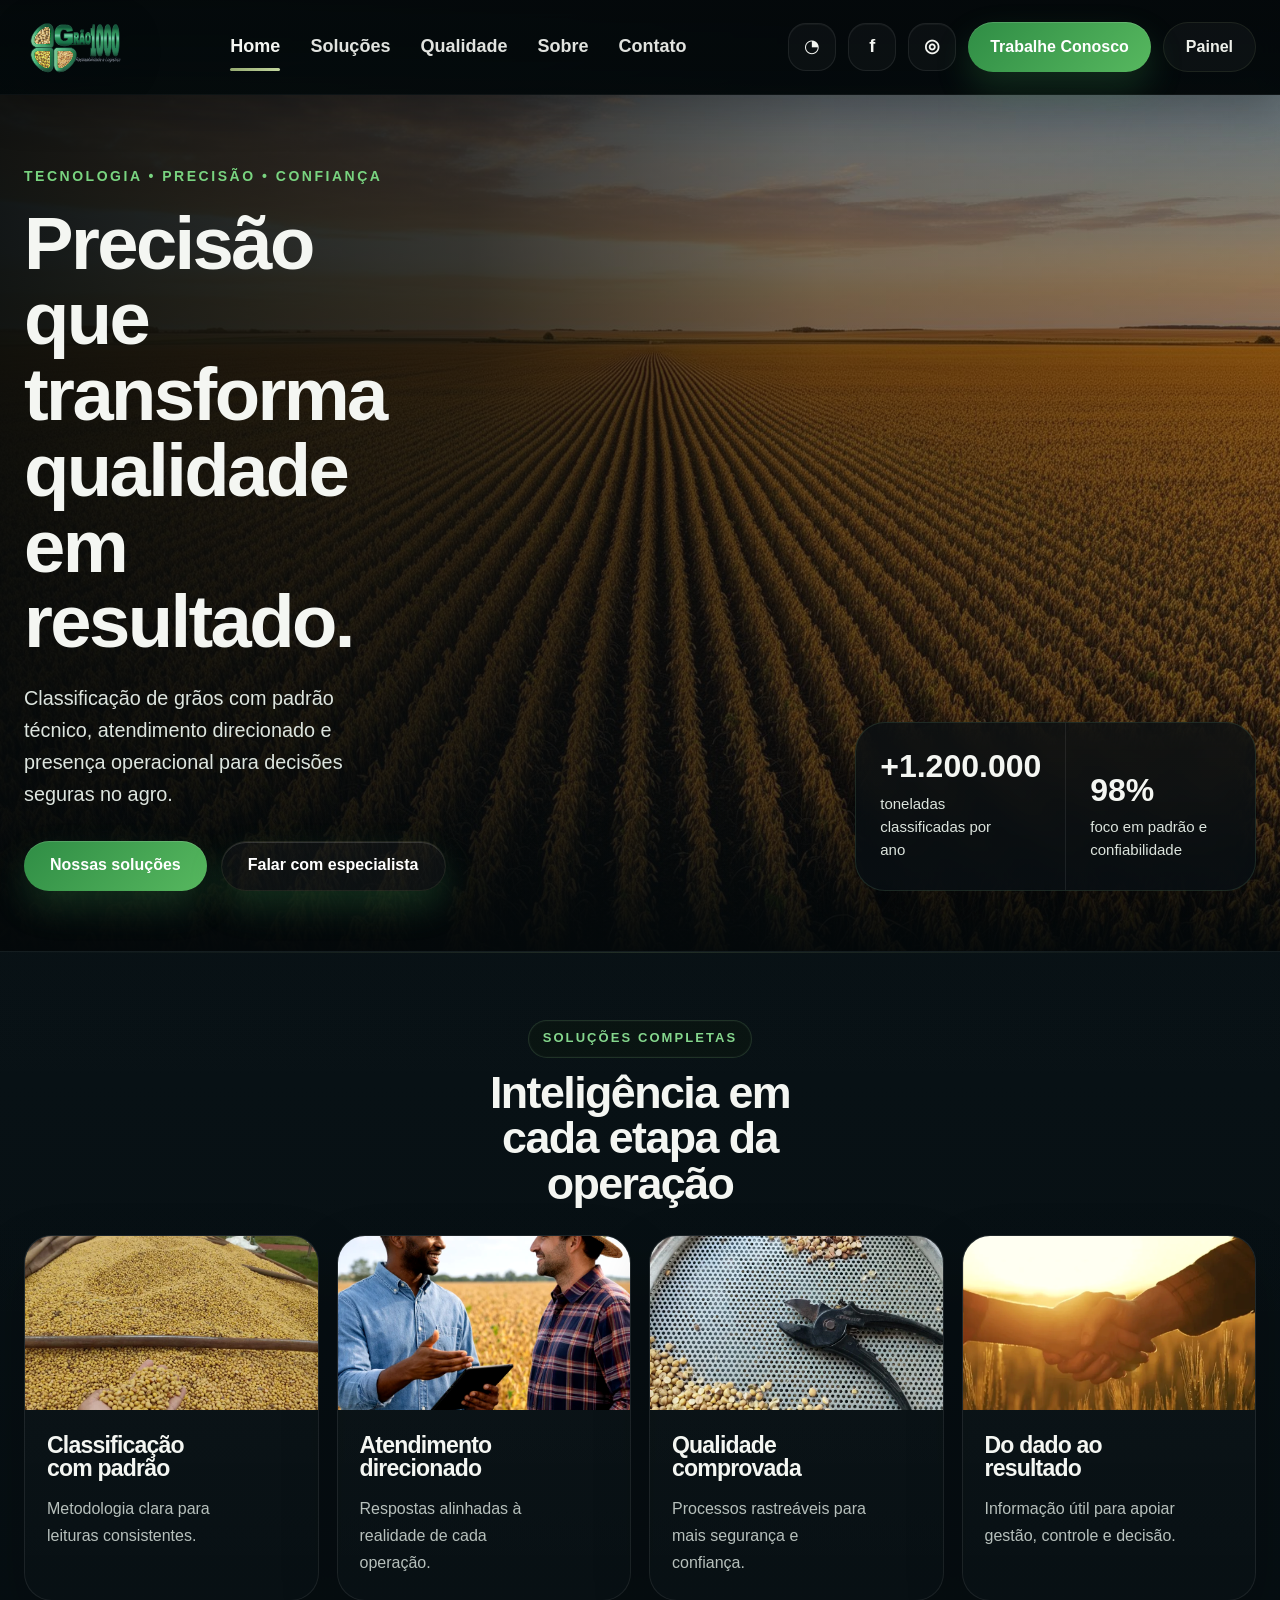
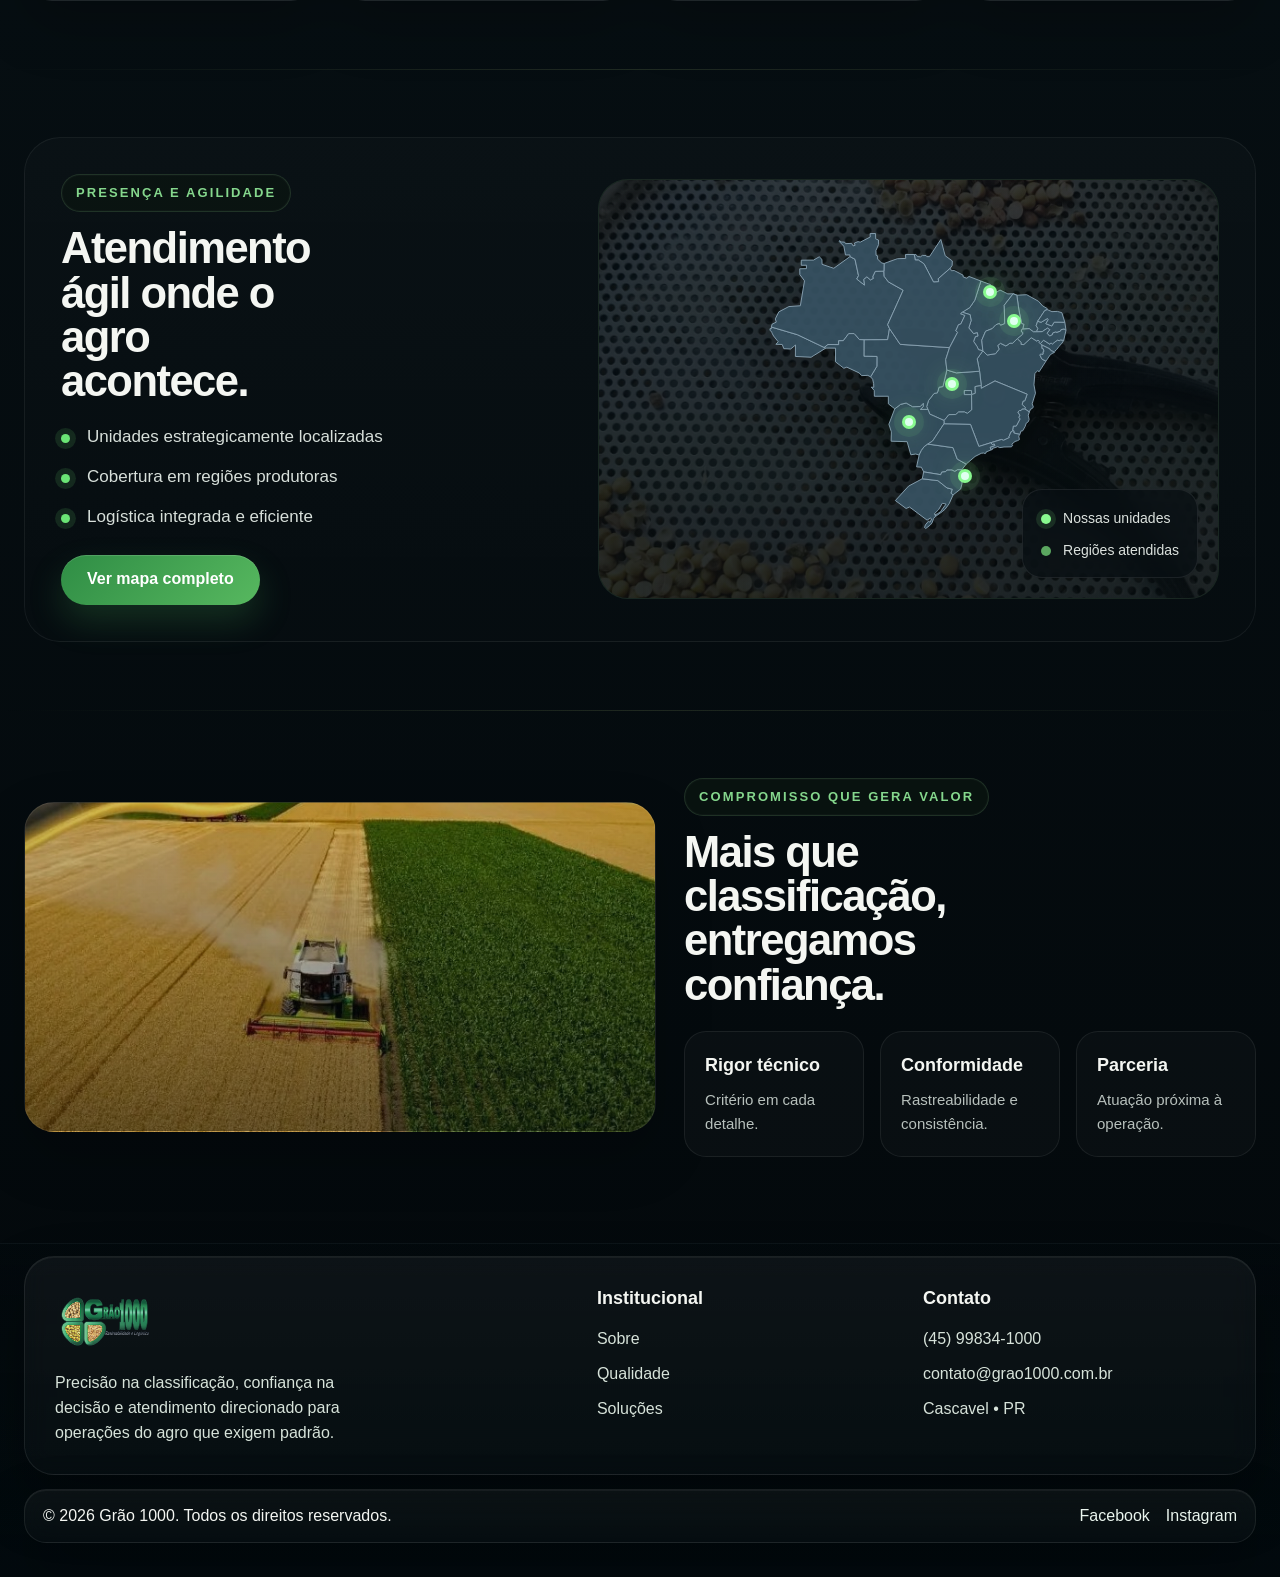
==== index.html @ bde7be3b "Add files via upload" ====
<!DOCTYPE html>
<html lang="pt-BR">
<head>
  <meta charset="utf-8"/>
  <meta name="viewport" content="width=device-width, initial-scale=1"/>
  <title>Grão 1000 • Classificação de Grãos com precisão, tecnologia e padrão operacional</title>
  <meta name="description" content="Classificação de grãos com padrão técnico, atendimento direcionado e qualidade confiável para operações do agro em todo o Brasil."/>
  <link rel="icon" href="assets/img/favicon.png"/>
  <link rel="stylesheet" href="assets/css/style.css"/>
</head>
<body class="page-home page-home-refined">
<header class="topbar" id="top">
  <div class="container topbar__inner">
    <a class="brand" href="index.html" aria-label="Grão 1000 - Home">
      <img class="brand__logo" src="assets/img/logo-grao1000.svg" alt="Grão 1000"/>
    </a>
    <nav class="nav" aria-label="Navegação principal">
      <a class="nav__link" data-nav="home" href="index.html">Home</a>
      <a class="nav__link" data-nav="solucoes" href="solucoes.html">Soluções</a>
      <a class="nav__link" data-nav="qualidade" href="qualidade.html">Qualidade</a>
      <a class="nav__link" data-nav="sobre" href="sobre.html">Sobre</a>
      <a class="nav__link" data-nav="contato" href="contato.html">Contato</a>
    </nav>
    <div class="topbar__actions">
      <a class="iconbtn iconbtn--wpp" href="#" id="wppTop" aria-label="WhatsApp"></a>
      <a class="iconbtn iconbtn--fb" href="https://www.facebook.com/grao1000" id="fbTop" rel="noopener" target="_blank" aria-label="Facebook"></a>
      <a class="iconbtn iconbtn--ig" href="https://www.instagram.com/grao.1000" id="igTop" rel="noopener" target="_blank" aria-label="Instagram"></a>
      <a class="pillbtn pillbtn--careers" href="contato.html#trabalhe-conosco">Trabalhe Conosco</a>
      <a class="pillbtn pillbtn--ghost" href="https://grao1000.com.br/painel/" id="painelBtn">Painel</a>
    </div>
    <button class="burger" id="burger" aria-label="Abrir menu"><span></span><span></span><span></span></button>
  </div>
  <div class="mobileNav" id="mobileNav" aria-hidden="true">
    <a href="index.html">Home</a>
    <a href="solucoes.html">Soluções</a>
    <a href="qualidade.html">Qualidade</a>
    <a href="sobre.html">Sobre</a>
    <a href="contato.html">Contato</a>
    <a href="contato.html#trabalhe-conosco">Trabalhe Conosco</a>
    <div class="mobileNav__row">
      <a class="iconbtn iconbtn--wpp" href="#" id="wppTop_m" aria-label="WhatsApp"></a>
      <a class="iconbtn iconbtn--fb" href="https://www.facebook.com/grao1000" id="fbTop_m" rel="noopener" target="_blank" aria-label="Facebook"></a>
      <a class="iconbtn iconbtn--ig" href="https://www.instagram.com/grao.1000" id="igTop_m" rel="noopener" target="_blank" aria-label="Instagram"></a>
    </div>
    <div class="mobileNav__row">
      <a class="pillbtn pillbtn--ghost" href="https://grao1000.com.br/painel/" id="painelBtn_m">Painel</a>
    </div>
  </div>
</header>

<main>
  <section class="heroRefined">
    <div class="heroRefined__bg" aria-hidden="true"></div>
    <div class="container heroRefined__inner">
      <div class="heroRefined__copy" data-anim>
        <span class="heroRefined__eyebrow">Tecnologia • precisão • confiança</span>
        <h1>Precisão que transforma qualidade em resultado.</h1>
        <p>Classificação de grãos com padrão técnico, atendimento direcionado e presença operacional para decisões seguras no agro.</p>
        <div class="heroRefined__actions">
          <a class="btn btn--primary" href="solucoes.html">Nossas soluções</a>
          <a class="btn btn--ghost" href="contato.html" id="wppCta">Falar com especialista</a>
        </div>
      </div>
      <div class="heroRefined__side" data-anim>
        <div class="heroStatCard">
          <div class="heroStatCard__item">
            <strong>+1.200.000</strong>
            <span>toneladas classificadas por ano</span>
          </div>
          <div class="heroStatCard__item">
            <strong>98%</strong>
            <span>foco em padrão e confiabilidade</span>
          </div>
        </div>
      </div>
    </div>
  </section>

  <section class="section section--compact refinedSolutions">
    <div class="container">
      <div class="refinedHeading center" data-anim>
        <span class="eyebrow">Soluções completas</span>
        <h2>Inteligência em cada etapa da operação</h2>
      </div>
      <div class="refinedCards">
        <article class="refinedCard" data-anim>
          <div class="refinedCard__media" style="background-image:url('assets/img/servicos/classificacao.webp')"></div>
          <div class="refinedCard__body">
            <h3>Classificação com padrão</h3>
            <p>Metodologia clara para leituras consistentes.</p>
          </div>
        </article>
        <article class="refinedCard" data-anim>
          <div class="refinedCard__media" style="background-image:url('assets/img/atendimento.webp')"></div>
          <div class="refinedCard__body">
            <h3>Atendimento direcionado</h3>
            <p>Respostas alinhadas à realidade de cada operação.</p>
          </div>
        </article>
        <article class="refinedCard" data-anim>
          <div class="refinedCard__media" style="background-image:url('assets/img/servicos/qualidade.webp')"></div>
          <div class="refinedCard__body">
            <h3>Qualidade comprovada</h3>
            <p>Processos rastreáveis para mais segurança e confiança.</p>
          </div>
        </article>
        <article class="refinedCard" data-anim>
          <div class="refinedCard__media" style="background-image:url('assets/img/servicos/rastreabilidade.webp')"></div>
          <div class="refinedCard__body">
            <h3>Do dado ao resultado</h3>
            <p>Informação útil para apoiar gestão, controle e decisão.</p>
          </div>
        </article>
      </div>
    </div>
  </section>

  <section class="section section--compact refinedMapSection">
    <div class="container refinedMapWrap">
      <div class="refinedMapCopy" data-anim>
        <span class="eyebrow">Presença e agilidade</span>
        <h2>Atendimento ágil onde o agro acontece.</h2>
        <ul class="refinedBullets">
          <li>Unidades estrategicamente localizadas</li>
          <li>Cobertura em regiões produtoras</li>
          <li>Logística integrada e eficiente</li>
        </ul>
        <a class="btn btn--primary" href="contato.html#mapa">Ver mapa completo</a>
      </div>
      <div class="refinedMapVisual" data-anim>
        <div class="refinedMapVisual__texture"></div>
        <div class="refinedMapVisual__shape"></div>
        <span class="mapDot mapDot--1"></span>
        <span class="mapDot mapDot--2"></span>
        <span class="mapDot mapDot--3"></span>
        <span class="mapDot mapDot--4"></span>
        <span class="mapDot mapDot--5"></span>
        <div class="refinedMapLegend">
          <span><i></i>Nossas unidades</span>
          <span><i class="is-soft"></i>Regiões atendidas</span>
        </div>
      </div>
    </div>
  </section>

  <section class="section section--compact refinedConfidence">
    <div class="container refinedConfidence__inner">
      <div class="refinedConfidence__media" data-anim></div>
      <div class="refinedConfidence__copy" data-anim>
        <span class="eyebrow">Compromisso que gera valor</span>
        <h2>Mais que classificação, entregamos confiança.</h2>
        <div class="refinedMiniGrid">
          <article>
            <strong>Rigor técnico</strong>
            <p>Critério em cada detalhe.</p>
          </article>
          <article>
            <strong>Conformidade</strong>
            <p>Rastreabilidade e consistência.</p>
          </article>
          <article>
            <strong>Parceria</strong>
            <p>Atuação próxima à operação.</p>
          </article>
        </div>
      </div>
    </div>
  </section>
</main>

<footer class="footer footer--brutal">
  <div class="container footer__inner footer__inner--brutal">
    <div class="footerBrand">
      <img src="assets/img/logo-grao1000.svg" alt="Grão 1000" class="footerBrand__logo"/>
      <p>Precisão na classificação, confiança na decisão e atendimento direcionado para operações do agro que exigem padrão.</p>
    </div>
    <div class="footerCols">
      <div>
        <strong>Institucional</strong>
        <a href="sobre.html">Sobre</a>
        <a href="qualidade.html">Qualidade</a>
        <a href="solucoes.html">Soluções</a>
      </div>
      <div>
        <strong>Contato</strong>
        <a href="tel:+5545998341000">(45) 99834-1000</a>
        <a href="mailto:contato@grao1000.com.br">contato@grao1000.com.br</a>
        <span>Cascavel • PR</span>
      </div>
    </div>
  </div>
  <div class="container footer__bottom footer__bottom--brutal">
    <span>© 2026 Grão 1000. Todos os direitos reservados.</span>
    <div class="footer__socials">
      <a href="https://www.facebook.com/grao1000" target="_blank" rel="noopener">Facebook</a>
      <a href="https://www.instagram.com/grao.1000" target="_blank" rel="noopener">Instagram</a>
    </div>
  </div>
</footer>
<script src="assets/js/main.js"></script>
</body>
</html>
---- assets/css/style.css ----
:root{
  --bg:#041219;
  --bg-2:#071a22;
  --bg-3:#0b2230;
  --panel:rgba(10,26,34,.72);
  --panel-2:rgba(12,31,40,.88);
  --line:rgba(255,255,255,.08);
  --line-strong:rgba(255,255,255,.14);
  --text:#f8fafc;
  --muted:#a9bcc6;
  --accent:#f5b318;
  --accent-2:#22c55e;
  --accent-soft:rgba(34,197,94,.12);
  --shadow:0 24px 60px rgba(0,0,0,.28);
  --radius-xl:32px;
  --radius-lg:24px;
  --radius-md:18px;
  --radius-sm:14px;
  --max:1200px;
}
*{margin:0;padding:0;box-sizing:border-box}
html{scroll-behavior:smooth}
body{
  font-family: Inter, -apple-system, BlinkMacSystemFont, "Segoe UI", Roboto, Arial, sans-serif;
  background:
    radial-gradient(1200px 500px at 10% 0%, rgba(34,197,94,.08), transparent 60%),
    radial-gradient(900px 500px at 90% 10%, rgba(245,179,24,.08), transparent 55%),
    linear-gradient(180deg,#041219 0%,#041720 35%,#03121a 100%);
  color:var(--text);
  line-height:1.55;
  overflow-x:hidden;
}
img{max-width:100%;display:block}
a{color:inherit;text-decoration:none}
button{font:inherit}
.container{width:min(var(--max), calc(100% - 40px));margin-inline:auto}
.muted{color:var(--muted)}
.lead{color:#dce8ee;font-size:clamp(16px,1.35vw,21px);line-height:1.65}
h1,h2,h3{font-weight:800;letter-spacing:-.035em;line-height:1.02}
h1{font-size:clamp(42px,7vw,84px)}
h2{font-size:clamp(30px,4vw,56px)}
h3{font-size:clamp(22px,2vw,34px)}
p{max-width:70ch}
ul{list-style:none}

.topbar{
  position:fixed; inset:0 0 auto 0; z-index:1000;
  background:linear-gradient(180deg, rgba(3,15,20,.96), rgba(3,15,20,.78));
  border-bottom:1px solid rgba(255,255,255,.05);
  backdrop-filter: blur(18px);
  -webkit-backdrop-filter: blur(18px);
  box-shadow:0 8px 40px rgba(0,0,0,.22);
}
.topbar__inner{
  min-height:104px;
  display:grid;
  grid-template-columns:auto 1fr auto;
  align-items:center;
  gap:28px;
}
.brand{display:flex;align-items:center}
.brand__logo{height:92px; width:auto; filter:drop-shadow(0 10px 24px rgba(0,0,0,.24))}
.nav{display:flex;justify-content:center;align-items:center;gap:30px}
.nav__link{
  position:relative;
  color:#eef5f8;
  font-size:20px;
  font-weight:700;
  opacity:.92;
}
.nav__link::after{
  content:"";
  position:absolute; left:0; right:0; bottom:-10px;
  height:3px; border-radius:999px;
  background:linear-gradient(90deg,var(--accent-2),#7cf29f);
  transform:scaleX(0); transform-origin:left;
  transition:transform .28s ease;
}
.nav__link:hover,.nav__link.active{opacity:1}
.nav__link:hover::after,.nav__link.active::after{transform:scaleX(1)}
.topbar__actions{display:flex;align-items:center;gap:12px}
.iconbtn{
  width:48px; height:48px; border-radius:16px;
  display:grid; place-items:center;
  border:1px solid var(--line);
  background:rgba(255,255,255,.04);
  box-shadow:inset 0 1px 0 rgba(255,255,255,.04);
  transition:transform .18s ease, border-color .2s ease, background .2s ease;
}
.iconbtn:hover{transform:translateY(-2px); border-color:rgba(34,197,94,.28); background:rgba(255,255,255,.06)}
.iconbtn::before{font-size:18px}
.iconbtn--wpp::before{content:"◔"}
.iconbtn--fb::before{content:"f"; font-weight:800}
.iconbtn--ig::before{content:"◎"; font-weight:700}

.pillbtn,.btn,.pill,.chip{
  display:inline-flex; align-items:center; justify-content:center;
  min-height:50px; padding:0 22px;
  border-radius:999px; font-weight:800;
  transition:transform .18s ease, box-shadow .2s ease, border-color .2s ease, background .2s ease;
}
.pillbtn:hover,.btn:hover,.pill:hover,.chip:hover{transform:translateY(-2px)}
.pillbtn--careers,.btn,.btn--primary{
  color:#fff;
  background:linear-gradient(135deg,#f6b51c,#f2a90c);
  box-shadow:0 14px 30px rgba(245,179,24,.22), inset 0 1px 0 rgba(255,255,255,.16);
}
.pillbtn--ghost,.btn--ghost,.pill{
  background:rgba(255,255,255,.04);
  border:1px solid var(--line);
  color:#eff6fa;
}
.btn{padding:0 26px}
.burger{
  display:none; width:46px;height:46px;border:none;background:transparent;color:white;cursor:pointer
}
.burger span{
  display:block;height:2px;background:#fff;border-radius:4px;margin:7px 0;transition:.25s ease
}
.mobileNav{
  display:none;
  border-top:1px solid rgba(255,255,255,.05);
  padding:18px 20px 24px;
  background:rgba(3,15,20,.96)
}
.mobileNav.is-open{display:block}
.mobileNav>a{display:block;padding:12px 0;color:#eef4f8;font-weight:700}
.mobileNav__row{display:flex;gap:12px;flex-wrap:wrap;margin-top:14px}

main{padding-top:104px}
.hero,.pageHero{
  position:relative;
  overflow:hidden;
}
.hero::before,.pageHero::before{
  content:"";
  position:absolute; inset:0;
  background:
    linear-gradient(90deg, rgba(2,10,14,.88) 0%, rgba(2,10,14,.66) 38%, rgba(2,10,14,.34) 100%),
    linear-gradient(180deg, rgba(8,20,28,.14), rgba(8,20,28,.08));
  pointer-events:none;
}
.hero--campo{
  min-height:760px;
  background:
    linear-gradient(180deg, rgba(5,17,23,.24), rgba(5,17,23,.62)),
    url("../img/bg-field.webp") center/cover no-repeat;
}
.hero--service{
  min-height:540px;
  background:
    linear-gradient(180deg, rgba(5,17,23,.24), rgba(5,17,23,.58)),
    url("../img/bg-grains.webp") center/cover no-repeat;
}
.hero__inner,.hero__content,.pageHero .container{
  position:relative; z-index:1;
}
.hero__inner{
  min-height:760px; display:flex; align-items:center;
}
.hero__copy{max-width:780px}
.hero__copy .tag,.kicker{
  display:inline-flex; align-items:center; min-height:42px; padding:0 18px;
  border-radius:999px; border:1px solid rgba(255,255,255,.09);
  background:rgba(255,255,255,.05);
  color:#ffdb7d; font-weight:800; font-size:18px; margin-bottom:18px
}
.hero__copy h1{max-width:12ch; text-wrap:balance}
.hero__copy p{margin-top:20px;color:#d6e3ea;font-size:clamp(18px,1.7vw,26px)}
.hero__cta,.hero__actions{display:flex;gap:14px;flex-wrap:wrap;margin-top:26px}

.pageHero{
  padding:64px 0 46px;
  min-height:340px;
  background:
    linear-gradient(180deg, rgba(5,17,23,.24), rgba(5,17,23,.52)),
    url("../img/bg-grains.webp") center/cover no-repeat;
}
.pageHero .container{display:flex;flex-direction:column;justify-content:flex-end;min-height:230px}
.breadcrumb{
  display:inline-flex; width:max-content; margin-bottom:14px;
  min-height:38px; padding:0 16px; border-radius:999px;
  background:rgba(255,255,255,.04); border:1px solid var(--line); color:#dbe8ee; font-weight:700
}
.pageHero h1{max-width:14ch}
.pageHero p{margin-top:14px; max-width:56ch; font-size:clamp(17px,1.45vw,22px)}
.chips,.pillRow{display:flex;gap:10px;flex-wrap:wrap}
.chip{
  min-height:40px; padding:0 16px; background:rgba(255,255,255,.05);
  border:1px solid var(--line); color:#e8f1f5; font-size:14px; font-weight:700
}
.chip--soft{
  background:rgba(34,197,94,.14); border-color:rgba(34,197,94,.18); color:#d8ffe3
}

.section{padding:88px 0}
.section--field{background:linear-gradient(180deg, rgba(255,255,255,.015), rgba(255,255,255,0))}
.sectionHead{
  display:flex; flex-direction:column; gap:10px; margin-bottom:30px
}
.sectionHead--essencia{margin-bottom:20px}
.eyebrow,.ribbon,.badge,.panelTag{
  width:max-content;
  display:inline-flex; align-items:center;
  min-height:40px; padding:0 16px;
  border-radius:999px;
  border:1px solid rgba(255,255,255,.08);
  background:rgba(255,255,255,.04);
  color:#eef6fa; font-weight:800
}
.ribbon{background:rgba(255,255,255,.03)}
.h2{font-size:clamp(30px,3vw,48px)}
.sectionDivider{display:block;width:100%;height:80px}
.band--alt{
  background:
    radial-gradient(700px 340px at 10% 20%, rgba(34,197,94,.07), transparent 70%),
    linear-gradient(180deg, rgba(255,255,255,.01), rgba(255,255,255,.02));
}
.split{
  display:grid; grid-template-columns:minmax(0,1.05fr) minmax(0,.95fr);
  gap:34px; align-items:start
}
.kpiRow{
  display:grid; grid-template-columns:repeat(3, minmax(0,1fr)); gap:16px; margin-top:24px
}
.kpi,.cardLink,.serviceCard,.card,.infoCard,.trustCard,.deliverablesModern__card,.pfCard,.fbPost,.richTextBlock,.mapLeft,.mapRight,.careerCallout,.proposalDeliver,.ctaStrip{
  position:relative;
  background:linear-gradient(180deg, rgba(255,255,255,.035), rgba(255,255,255,.018));
  border:1px solid rgba(255,255,255,.08);
  border-radius:var(--radius-xl);
  box-shadow:var(--shadow);
  overflow:hidden;
}
.kpi::before,.cardLink::before,.serviceCard::before,.card::before,.infoCard::before,.trustCard::before,.deliverablesModern__card::before,.pfCard::before,.richTextBlock::before,.mapLeft::before,.mapRight::before,.careerCallout::before,.proposalDeliver::before,.ctaStrip::before{
  content:""; position:absolute; inset:0; pointer-events:none;
  background:linear-gradient(135deg, rgba(255,255,255,.06), transparent 42%, transparent 58%, rgba(34,197,94,.045));
}
.kpi{
  padding:24px 22px;
  min-height:158px;
}
.kpi b{
  display:block; margin-top:12px;
  font-size:clamp(28px,4.2vw,64px); line-height:.95; letter-spacing:-.05em
}
.cards3{
  display:grid; grid-template-columns:repeat(3, minmax(0,1fr)); gap:22px
}
.cardLink,.serviceCard,.card,.trustCard,.deliverablesModern__card{
  padding:28px; min-height:100%;
  transition:transform .2s ease, border-color .2s ease, box-shadow .2s ease
}
.cardLink:hover,.serviceCard:hover,.card:hover,.trustCard:hover,.deliverablesModern__card:hover{
  transform:translateY(-4px);
  border-color:rgba(34,197,94,.22);
  box-shadow:0 28px 60px rgba(0,0,0,.26), 0 0 0 1px rgba(34,197,94,.06)
}
.cardLink__title,.serviceCard h3,.card h3,.trustCard h3{
  font-size:clamp(26px,2.2vw,36px);
  line-height:.98;
  margin-bottom:14px
}
.cardLink__text,.serviceCard p,.card p,.trustCard p{font-size:18px;color:#d8e7ed}
.cardLink__meta{
  margin-top:20px; color:#f3f9fc; font-weight:800; font-size:17px
}
.serviceCard__top{display:flex; gap:16px; align-items:flex-start}
.serviceCard__icon,.card__icon,.trustIcon{
  width:58px;height:58px;border-radius:18px;
  display:grid; place-items:center;
  background:rgba(34,197,94,.14);
  font-size:28px; box-shadow:inset 0 1px 0 rgba(255,255,255,.08)
}
.bullets{display:flex;flex-direction:column;gap:12px;margin-top:18px}
.bullets li{
  position:relative; padding-left:24px; color:#e8f1f5; font-weight:600
}
.bullets li::before{
  content:""; position:absolute; left:0; top:.62em;
  width:10px;height:10px;border-radius:999px;background:var(--accent-2);
  box-shadow:0 0 0 6px rgba(34,197,94,.12)
}

.fbGrid{
  display:grid; grid-template-columns:repeat(4,minmax(0,1fr)); gap:18px
}
.fbPost{display:flex;flex-direction:column;min-height:100%}
.fbPost__img{aspect-ratio:4/3;background-size:cover;background-position:center}
.fbPost__body{padding:20px;display:flex;flex-direction:column;gap:14px;min-height:100%}
.fbPost__meta{display:flex;justify-content:space-between;gap:8px;font-size:13px;font-weight:800;color:#e9f4f8}
.fbPost__tag,.fbPost__date{
  min-height:32px;padding:0 12px;border-radius:999px;background:rgba(255,255,255,.05);border:1px solid var(--line);display:inline-flex;align-items:center
}
.fbPost__text{color:#d7e5eb;font-size:16px}
.fbPost__link{margin-top:auto;font-weight:800;color:#fff}
.ctaStrip{
  margin-top:24px; padding:20px 24px;
  display:flex; align-items:center; justify-content:space-between; gap:16px
}
.trustGrid{
  display:grid; grid-template-columns:repeat(4,minmax(0,1fr)); gap:20px
}

.section--proposal{padding-top:32px}
.proposalHead--pro{
  display:grid; grid-template-columns:minmax(0,1fr) auto; gap:24px; align-items:end; margin-bottom:24px
}
.proposalHead__copy{max-width:860px}
.proposalHead--pro h2{max-width:13ch; margin-bottom:12px}
.proposalCTA__hint{margin-top:8px; font-size:13px}
.proposalFlow--pro{
  display:grid; grid-template-columns:repeat(3,minmax(0,1fr)); gap:24px
}
.pfCard--pro{
  padding:28px; min-height:420px;
  display:flex; flex-direction:column; justify-content:space-between
}
.pfTop--clean{
  display:flex; flex-direction:column; align-items:flex-start; gap:18px
}
.pfBadge{
  width:42px;height:42px;border-radius:999px;display:grid;place-items:center;
  background:rgba(255,255,255,.05);border:1px solid rgba(255,255,255,.08);font-size:23px;font-weight:800
}
.pfTop--clean h3{max-width:8ch}
.pfChecks{display:flex;flex-direction:column;gap:14px;margin-top:24px}
.pfPill{
  position:relative; width:max-content; max-width:100%;
  display:inline-flex; align-items:center;
  padding:12px 18px 12px 48px;
  border-radius:999px;
  background:rgba(255,255,255,.05);
  border:1px solid rgba(255,255,255,.09);
  font-weight:800; color:#f6fbfd; font-size:18px;
  opacity:0; transform:translateY(12px); animation:fadeUp .5s ease forwards
}
.pfPill::before{
  content:"✓";
  position:absolute; left:14px; top:50%; transform:translateY(-50%);
  width:22px;height:22px;border-radius:999px;
  display:grid;place-items:center;
  background:var(--accent-2); color:#fff; font-size:12px; box-shadow:0 0 0 7px rgba(34,197,94,.13)
}
.pfPill:nth-child(1){animation-delay:.06s}
.pfPill:nth-child(2){animation-delay:.16s}
.pfPill:nth-child(3){animation-delay:.26s}
.proposalDeliver{margin-top:26px;padding:28px}
.proposalDeliver__head{
  display:grid; grid-template-columns:minmax(0,320px) 1fr; gap:24px; align-items:end; margin-bottom:20px
}
.proposalDeliver__head h3{font-size:clamp(28px,3vw,44px)}
.deliverablesModern--pro{display:grid; grid-template-columns:repeat(3,minmax(0,1fr)); gap:22px}
.deliverablesModern__card{display:flex;flex-direction:column;min-height:250px}
.deliverablesModern__icon{margin-bottom:18px}
.deliverablesModern__card p{margin:0 0 18px}
.deliverablesModern__card .chip--soft{margin-top:auto;width:max-content}

.grid3{
  display:grid; grid-template-columns:repeat(3,minmax(0,1fr)); gap:22px
}
.section--contactMain .container{
  display:flex; flex-direction:column
}
.section--contactMain .mapWrap{order:1}
.section--contactMain .grid3{order:2; margin-top:22px}
.section--contactMain .careerCallout{order:3; margin-top:22px}
.infoCard{padding:28px}
.infoCard__title{font-size:22px;font-weight:800;color:#f2f8fb}
.infoCard__big{font-size:clamp(34px,3vw,56px);line-height:.95;margin:14px 0 10px;font-weight:900;letter-spacing:-.04em}
.infoCard__actions{margin-top:18px}
.pillRow{margin-top:18px}
.mapWrap{
  display:grid; grid-template-columns:minmax(0,1.25fr) minmax(320px,.75fr); gap:22px;
}
.mapLeft,.mapRight,.careerCallout{padding:28px}
.mapHead{display:flex; justify-content:space-between; align-items:flex-start; gap:14px; margin-bottom:18px}
.mapTitle{font-size:clamp(30px,3vw,48px);font-weight:900;line-height:.98}
.mapCanvas{
  min-height:560px; border-radius:26px;
  background:linear-gradient(180deg, rgba(255,255,255,.03), rgba(255,255,255,.02));
  border:1px dashed rgba(255,255,255,.12);
  display:grid; place-items:center; padding:18px; overflow:hidden
}
.mapCanvas .brMapSvg{width:100%;height:auto;max-height:520px}
.mapCanvas .uf{
  fill:#324f62 !important; stroke:#88a5b4 !important; stroke-width:2 !important;
  transition:.18s ease !important; cursor:pointer
}
.mapCanvas .uf:hover{fill:#2e7b55 !important; transform:translateY(-1px)}
.mapCanvas .uf.active{fill:#22c55e !important; stroke:#d7ffe3 !important}
.mapRight h3{font-size:clamp(28px,3vw,44px);line-height:.98;margin:10px 0 10px}
.contactsList{display:flex;flex-direction:column;gap:14px;margin-top:18px}
.contactsList .contactItem{
  padding:22px; border-radius:24px; border:1px solid rgba(32,59,43,.08);
  background:rgba(255,255,255,.88); display:grid; grid-template-columns:72px 1fr; gap:16px; align-items:center;
  box-shadow:0 12px 28px rgba(24,39,31,.06)
}
.contactsList .contactAvatar{
  width:72px; height:72px; border-radius:20px; display:grid; place-items:center;
  background:linear-gradient(180deg,#eef6ef,#ddebe0); color:var(--brand-700); font-weight:900; font-size:22px;
  border:1px solid rgba(32,59,43,.08)
}
.contactsList .contactBody{display:flex; flex-direction:column; align-items:flex-start}
.contactsList .contactName{font-size:18px;font-weight:900;color:var(--ink-900)}
.contactsList .contactCity{font-size:16px;color:var(--muted);margin-top:4px}
.contactsList .contactPhone{
  display:inline-flex; align-items:center; justify-content:center; margin-top:14px; min-height:48px; padding:0 20px;
  border-radius:16px; background:linear-gradient(135deg,#1f7a45,#166534); color:#fff; font-weight:900;
  box-shadow:0 14px 30px rgba(22,101,52,.22)
}
.contactsList .contactPhone:hover{transform:translateY(-1px); filter:brightness(1.03)}
.panelNote{margin-top:14px;padding:18px;border-radius:20px;background:rgba(255,255,255,.7);border:1px solid rgba(32,59,43,.08); color:var(--muted)}
.careerCallout__email{display:inline-flex;margin-top:8px;font-size:clamp(22px,2vw,32px);font-weight:900;color:#fff}

.richTextBlock{padding:30px}
.richTextBlock p+ p{margin-top:16px}

.footer{padding:28px 0 48px;border-top:1px solid rgba(255,255,255,.05);margin-top:18px}
.footer__inner{display:flex;justify-content:space-between;gap:18px}
.footer__meta strong{display:block;font-size:20px;margin-bottom:8px}

[data-anim]{opacity:0; transform:translateY(24px); transition:opacity .5s ease, transform .5s ease}
[data-anim].is-visible{opacity:1; transform:none}
@keyframes fadeUp{to{opacity:1; transform:translateY(0)}}

@media (max-width: 1180px){
  .topbar__inner{grid-template-columns:auto auto; gap:18px}
  .nav{display:none}
  .topbar__actions{display:none}
  .burger{display:block; justify-self:end}
  .cards3,.trustGrid,.grid3,.proposalFlow--pro,.deliverablesModern--pro{grid-template-columns:1fr 1fr}
  .fbGrid{grid-template-columns:1fr 1fr}
  .mapWrap,.split,.proposalDeliver__head,.proposalHead--pro{grid-template-columns:1fr}
}
@media (max-width: 760px){
  .container{width:min(var(--max), calc(100% - 26px))}
  .topbar__inner{min-height:88px}
  .brand__logo{height:74px}
  main{padding-top:88px}
  .hero--campo{min-height:620px}
  .hero__inner{min-height:620px}
  .hero__copy h1,.pageHero h1{max-width:none}
  .kpiRow,.cards3,.trustGrid,.fbGrid,.grid3,.proposalFlow--pro,.deliverablesModern--pro{grid-template-columns:1fr}
  .proposalHead--pro h2{max-width:none}
  .pfCard--pro{min-height:auto}
  .ctaStrip{flex-direction:column; align-items:flex-start}
  .mapCanvas{min-height:420px}
  .pfPill{font-size:16px}
}


/* ===== AJUSTES FINAIS ===== */
.brand__logo{height:108px}
.hero__copy{max-width:680px}
.hero__copy h1{
  font-size:clamp(38px,5.4vw,72px);
  max-width:10ch;
}
.hero__copy p{
  font-size:clamp(16px,1.25vw,22px);
  max-width:32ch;
}
.proposalHead--compact{
  display:flex;
  align-items:center;
  justify-content:space-between;
  gap:20px;
  margin-bottom:18px;
}
.proposalHead--compact .proposalHead__copy{max-width:none}
.proposalHead--compact .eyebrow{margin-bottom:0}
.proposalHead--compact h2,
.proposalHead--compact p{display:none}
.richTextBlock--justify p{
  text-align:justify;
  text-justify:inter-word;
}
.mapCanvas{
  background:linear-gradient(180deg, rgba(255,255,255,.04), rgba(255,255,255,.025));
}
.mapCanvas .uf{
  fill:#39586b !important;
  stroke:#93b1bf !important;
  stroke-width:2.2 !important;
  fill-opacity:1 !important;
}
.mapCanvas .uf:hover{
  fill:#2f855a !important;
  stroke:#d6fbe2 !important;
}
.mapCanvas .uf.active{
  fill:#22c55e !important;
  stroke:#f0fff4 !important;
}
@media (max-width: 760px){
  .brand__logo{height:84px}
  .hero__copy h1{max-width:none}
  .proposalHead--compact{
    align-items:flex-start;
    flex-direction:column;
  }
}


/* ===== POLIMENTO MULTINACIONAL 2 ===== */
:root{ --mxw:1280px; }
.container{ width:min(var(--mxw), calc(100% - 48px)); }
.brand__logo{ height:118px; filter:drop-shadow(0 10px 24px rgba(0,0,0,.28)); }
.topbar__inner{ min-height:110px; }
main{ padding-top:110px; }

.hero--campo{
  min-height:720px;
  background:
    linear-gradient(90deg, rgba(2,11,15,.88) 0%, rgba(2,11,15,.72) 34%, rgba(2,11,15,.36) 100%),
    linear-gradient(180deg, rgba(5,17,23,.18), rgba(5,17,23,.52)),
    url("../img/bg-field.webp") center/cover no-repeat;
}
.hero__inner{ min-height:720px; }
.hero__copy{ max-width:860px; }
.hero__copy h1{
  max-width:13.5ch;
  font-size:clamp(36px, 5.2vw, 76px);
  line-height:.96;
  text-wrap:balance;
}
.hero__copy h1 .nowrap{ white-space:nowrap; }
.hero__copy p{
  max-width:34ch;
  font-size:clamp(15px, 1.2vw, 21px);
  line-height:1.62;
  color:#d9e7ed;
}
.hero__copy .tag{
  margin-bottom:20px;
  min-height:46px;
  font-size:17px;
  color:#ffd472;
}

.sectionHead--essencia{ margin-bottom:24px; }
.sectionHead--essencia + .cards3{ align-items:stretch; }
.sectionHead--essencia + .cards3 .cardLink{ min-height:228px; }
.sectionHead--essencia + .cards3 .cardLink__title{ font-size:24px; margin-bottom:18px; }
.sectionHead--essencia + .cards3 .cardLink__text{ font-size:16px; line-height:1.7; color:#dde8ee; }

.split{ grid-template-columns:minmax(0, 1.08fr) minmax(0, .92fr); gap:30px; }
.band--alt .cards3{ grid-template-columns:repeat(3, minmax(0,1fr)); gap:18px; }
.band--alt .cardLink{
  min-height:438px;
  padding:26px 24px;
  display:flex;
  flex-direction:column;
  justify-content:space-between;
  background:
    linear-gradient(180deg, rgba(255,255,255,.04), rgba(255,255,255,.018)),
    radial-gradient(circle at top left, rgba(34,197,94,.08), transparent 58%);
}
.band--alt .cardLink__title{ font-size:clamp(22px, 1.8vw, 30px); line-height:.98; max-width:10ch; }
.band--alt .cardLink__text{ margin-top:14px; font-size:15px; line-height:1.72; max-width:22ch; }
.band--alt .cardLink__meta{ margin-top:auto; padding-top:20px; font-size:14px; line-height:1.55; color:#f4fbfd; }

.kpiRow{ gap:14px; max-width:620px; }
.kpi{ min-height:148px; padding:22px 20px; }
.kpi b{ font-size:clamp(24px, 3.6vw, 56px); }

.richTextBlock--narrow{ max-width:980px; margin-inline:auto; padding:34px 40px; }
.richTextBlock--justify p{
  text-align:justify;
  text-justify:inter-word;
  line-height:1.95;
  font-size:16px;
  max-width:none;
}
.richTextBlock--justify p + p{ margin-top:22px; }

.mapWrap{ gap:18px; grid-template-columns:minmax(0, 1.18fr) minmax(360px, .82fr); }
.mapLeft, .mapRight{ padding:26px; }
.mapCanvas{ min-height:560px; display:grid; place-items:center; }
.mapCanvas svg, .mapCanvas .brMapSvg{
  width:100%; max-width:720px; height:auto; display:block;
}
.mapCanvas .uf{
  fill:#3c596b !important;
  stroke:#9fbcce !important;
  stroke-width:2.4 !important;
  fill-opacity:1 !important;
  filter:none !important;
}
.mapCanvas .uf:hover{ fill:#2f855a !important; stroke:#eefef4 !important; }
.mapCanvas .uf.active{ fill:#22c55e !important; stroke:#ffffff !important; }

@media (max-width:1180px){
  .container{ width:min(var(--mxw), calc(100% - 36px)); }
  .brand__logo{ height:98px; }
  .topbar__inner{ min-height:96px; }
  main{ padding-top:96px; }
  .hero__copy h1{ max-width:11ch; font-size:clamp(34px, 5vw, 64px); }
  .split{ grid-template-columns:1fr; }
  .mapWrap{ grid-template-columns:1fr; }
}
@media (max-width:900px){
  .band--alt .cards3, .proposalFlow--pro, .deliverablesModern--pro, .cards3, .grid3, .trustGrid, .fbGrid{ grid-template-columns:1fr; }
  .band--alt .cardLink, .pfCard--pro{ min-height:auto; }
  .richTextBlock--narrow{ padding:28px 24px; }
}


/* ===== AJUSTE DOS CARDS - COMO ENTREGAMOS ===== */
.band--alt .split{
  grid-template-columns: minmax(0, 1.2fr) minmax(0, 1fr);
  gap: 28px;
  align-items: start;
}

.band--alt .cards3{
  grid-template-columns: repeat(3, minmax(0, 1fr));
  gap: 16px;
  align-items: stretch;
}

.band--alt .cardLink{
  min-height: 360px;
  padding: 24px 22px;
  display: flex;
  flex-direction: column;
  justify-content: space-between;
}

.band--alt .cardLink__title{
  font-size: clamp(18px, 1.5vw, 26px);
  line-height: 1.05;
  max-width: 9ch;
}

.band--alt .cardLink__text{
  margin-top: 12px;
  font-size: 14px;
  line-height: 1.65;
  max-width: 20ch;
}

.band--alt .cardLink__meta{
  margin-top: auto;
  padding-top: 18px;
  font-size: 13px;
  line-height: 1.5;
}

@media (max-width: 1180px){
  .band--alt .split{
    grid-template-columns: 1fr;
  }

  .band--alt .cards3{
    grid-template-columns: repeat(3, minmax(0, 1fr));
  }
}

@media (max-width: 900px){
  .band--alt .cards3{
    grid-template-columns: 1fr;
  }

  .band--alt .cardLink{
    min-height: auto;
  }

  .band--alt .cardLink__title,
  .band--alt .cardLink__text{
    max-width: none;
  }
}


/* ===== HOME - COMO ENTREGAMOS EM QUADRADO ===== */
.band--alt .split{
  display:grid !important;
  grid-template-columns: 1fr 1fr !important;
  gap: 28px !important;
  align-items:start !important;
}

.band--alt .split > div:first-child{
  display:grid;
  grid-template-columns: 1fr 1fr;
  grid-template-areas:
    "titulo titulo"
    "texto texto"
    "kpis cards";
  gap: 22px;
  align-items:start;
}

.band--alt .split > div:first-child .ribbon{
  grid-area: titulo;
  margin-bottom: 0;
}

.band--alt .split > div:first-child h2{
  grid-area: titulo;
  margin-top: 46px !important;
  margin-bottom: 0 !important;
}

.band--alt .split > div:first-child .lead{
  grid-area: texto;
  max-width: none !important;
  margin-top: 8px;
}

.band--alt .split > div:first-child .kpiRow{
  grid-area: kpis;
  display:flex !important;
  flex-direction:column;
  gap: 16px;
  max-width: none !important;
  margin-top: 0 !important;
}

.band--alt .split > div:first-child .kpi{
  min-height: 132px;
}

.band--alt .split > div:first-child > div[style*="margin-top:14px"]{
  grid-column: 1 / -1;
  display:flex;
  gap:12px;
  flex-wrap:wrap;
  margin-top: 2px !important;
}

.band--alt .split > div:last-child{
  align-self:start;
}

.band--alt .split > div:last-child .cards3{
  display:flex !important;
  flex-direction:column;
  gap: 16px !important;
}

.band--alt .split > div:last-child .cardLink{
  min-height: 132px !important;
  padding: 22px 22px !important;
}

.band--alt .split > div:last-child .cardLink__title{
  max-width:none !important;
  font-size: clamp(20px, 1.5vw, 26px) !important;
  margin-bottom: 10px !important;
}

.band--alt .split > div:last-child .cardLink__text{
  max-width:none !important;
  margin-top: 0 !important;
  font-size: 14px !important;
  line-height: 1.6 !important;
}

.band--alt .split > div:last-child .cardLink__meta{
  padding-top: 12px !important;
  margin-top: auto !important;
  font-size: 13px !important;
  line-height: 1.45 !important;
}

@media (max-width: 1100px){
  .band--alt .split{
    grid-template-columns: 1fr !important;
  }

  .band--alt .split > div:first-child{
    grid-template-columns: 1fr;
    grid-template-areas:
      "titulo"
      "texto"
      "kpis";
  }

  .band--alt .split > div:first-child h2{
    margin-top: 14px !important;
  }

  .band--alt .split > div:first-child .kpiRow{
    flex-direction:column;
  }
}

@media (max-width: 768px){
  .band--alt .split > div:last-child .cards3{
    flex-direction:column;
  }
}


/* ===== AJUSTE KPI LADO A LADO ===== */
.band--alt .split > div:first-child .kpiRow{
  display:grid !important;
  grid-template-columns: repeat(3, minmax(0,1fr)) !important;
  gap:16px !important;
}

.band--alt .split > div:first-child .kpi{
  min-height:140px;
}

/* tablet */
@media (max-width: 900px){
  .band--alt .split > div:first-child .kpiRow{
    grid-template-columns: repeat(2, 1fr);
  }
}

/* mobile */
@media (max-width: 600px){
  .band--alt .split > div:first-child .kpiRow{
    grid-template-columns: 1fr;
  }
}


/* ===== NÍVEL EXECUTIVO - KPIs ===== */
.band--alt .split > div:first-child .kpiRow{
  gap:18px !important;
}

.band--alt .split > div:first-child .kpi{
  position:relative;
  min-height:164px !important;
  padding:22px 22px 18px !important;
  border-radius:28px;
  background:
    linear-gradient(180deg, rgba(255,255,255,.055), rgba(255,255,255,.02)),
    radial-gradient(circle at top left, rgba(34,197,94,.10), transparent 56%);
  border:1px solid rgba(255,255,255,.09);
  box-shadow:
    0 18px 42px rgba(0,0,0,.22),
    inset 0 1px 0 rgba(255,255,255,.05);
  overflow:hidden;
}

.band--alt .split > div:first-child .kpi::before{
  content:"";
  position:absolute;
  top:18px;
  right:18px;
  width:42px;
  height:42px;
  border-radius:14px;
  display:grid;
  place-items:center;
  font-size:18px;
  background:rgba(255,255,255,.05);
  border:1px solid rgba(255,255,255,.08);
  box-shadow:inset 0 1px 0 rgba(255,255,255,.04);
}

.band--alt .split > div:first-child .kpi:nth-child(1)::before{ content:"⏱"; }
.band--alt .split > div:first-child .kpi:nth-child(2)::before{ content:"☑"; }
.band--alt .split > div:first-child .kpi:nth-child(3)::before{ content:"◔"; }

.band--alt .split > div:first-child .kpi .muted{
  display:block;
  max-width:12ch;
  color:#d7e5eb;
  font-size:14px;
  line-height:1.35;
  letter-spacing:.01em;
}

.band--alt .split > div:first-child .kpi b{
  margin-top:18px !important;
  font-size:clamp(28px,3vw,50px) !important;
  line-height:.95;
  letter-spacing:-.05em;
}

.band--alt .split > div:first-child .kpi::after{
  content:"";
  position:absolute;
  left:22px;
  right:22px;
  bottom:18px;
  height:8px;
  border-radius:999px;
  background:rgba(255,255,255,.06);
  box-shadow:inset 0 1px 0 rgba(255,255,255,.03);
}

.band--alt .split > div:first-child .kpi b::after{
  content:"";
  position:absolute;
  left:22px;
  bottom:18px;
  height:8px;
  border-radius:999px;
  background:linear-gradient(90deg, #24c76f, #8af2b6);
  box-shadow:0 0 0 1px rgba(36,199,111,.08), 0 8px 18px rgba(36,199,111,.20);
}
.band--alt .split > div:first-child .kpi:nth-child(1) b::after{ width:38%; }
.band--alt .split > div:first-child .kpi:nth-child(2) b::after{ width:62%; }
.band--alt .split > div:first-child .kpi:nth-child(3) b::after{ width:94%; }

.band--alt .split > div:first-child .kpi:hover{
  transform:translateY(-4px);
  border-color:rgba(34,197,94,.22);
  box-shadow:
    0 24px 58px rgba(0,0,0,.26),
    0 0 0 1px rgba(34,197,94,.06),
    inset 0 1px 0 rgba(255,255,255,.05);
}

.band--alt .split > div:first-child .kpi{
  transition:transform .22s ease, box-shadow .22s ease, border-color .22s ease;
}


/* ===== CORREÇÃO FINAL DOS CARDS KPI ESQUERDA ===== */
.band--alt .split > div:first-child .kpiRow{
  display:grid !important;
  grid-template-columns: repeat(3, minmax(180px, 1fr)) !important;
  gap: 18px !important;
  width: 100%;
  max-width: 760px !important;
  align-items: stretch;
}

.band--alt .split > div:first-child .kpi{
  width: 100%;
  min-width: 0;
  min-height: 170px !important;
  padding: 22px 22px 26px !important;
}

.band--alt .split > div:first-child .kpi .muted{
  max-width: none !important;
  padding-right: 56px;
}

.band--alt .split > div:first-child .kpi b{
  font-size: clamp(24px, 3vw, 48px) !important;
  line-height: .95;
  word-break: keep-all;
}

.band--alt .split > div:first-child .kpi:nth-child(1) b{
  font-size: clamp(22px, 2.7vw, 44px) !important;
}

@media (max-width: 1100px){
  .band--alt .split > div:first-child .kpiRow{
    grid-template-columns: repeat(3, minmax(0, 1fr)) !important;
    max-width: none !important;
  }
}

@media (max-width: 900px){
  .band--alt .split > div:first-child .kpiRow{
    grid-template-columns: repeat(2, minmax(0, 1fr)) !important;
  }
}

@media (max-width: 640px){
  .band--alt .split > div:first-child .kpiRow{
    grid-template-columns: 1fr !important;
  }
}


/* ===== FIX ÍCONES SOBRE TEXTO ===== */
.band--alt .split > div:first-child .kpi::before{
  top:16px !important;
  left:auto !important;
  right:16px !important;
  z-index:1;
}

.band--alt .split > div:first-child .kpi .muted{
  padding-right:70px !important;
}

/* Surgical copy/layout refinements */
.hero__copy h1 br, .pageHero h1 br{display:block}
.heroProofs{display:flex;gap:10px;flex-wrap:wrap;margin-top:16px}
.heroProofs span{display:inline-flex;align-items:center;min-height:38px;padding:0 14px;border-radius:999px;border:1px solid rgba(255,255,255,.08);background:rgba(255,255,255,.04);color:#dde7df;font-weight:700;font-size:14px}
.sectionHead p,.cardLink__text,.serviceCard p,.infoCard .muted,.richTextBlock p{color:var(--text-soft)}
.pageHero h1{max-width:12ch}
.infoCard__big{line-height:.96;letter-spacing:-.04em}
@media (max-width: 820px){
  .pageHero h1{max-width:unset}
  .hero__copy h1{max-width:unset}
}


/* ===== CIRÚRGICO PREMIUM TECH / ORGÂNICO ===== */
:root{
  --bg:#061118;
  --bg-2:#0a151c;
  --panel-soft:rgba(10,20,27,.56);
  --panel-deep:rgba(9,18,24,.78);
  --olive:#9aac73;
  --olive-2:#849a60;
  --text-soft:#d8e2e0;
  --muted-2:#a4b2ae;
}
body{
  background:
    radial-gradient(1100px 560px at 8% 0%, rgba(154,172,115,.07), transparent 58%),
    radial-gradient(900px 520px at 92% 8%, rgba(215,170,86,.05), transparent 52%),
    linear-gradient(180deg,#051017 0%,#07131a 36%,#061017 100%);
}
.topbar{
  background:linear-gradient(180deg, rgba(4,12,16,.94), rgba(4,12,16,.78));
  border-bottom:1px solid rgba(154,172,115,.09);
}
.pillbtn--careers,.btn,.btn--primary{
  background:linear-gradient(135deg,#9aac73,#879b64);
  color:#0d140f;
  box-shadow:0 16px 34px rgba(154,172,115,.18), inset 0 1px 0 rgba(255,255,255,.14);
}
.pillbtn--ghost,.btn--ghost,.pill,.chip{
  border-color:rgba(154,172,115,.14);
  background:rgba(255,255,255,.03);
}
.iconbtn:hover,.nav__link:hover::after,.nav__link.active::after{background:linear-gradient(90deg,var(--olive),#c2d59e)}
.hero--campo{
  background:
    linear-gradient(90deg, rgba(4,12,16,.9) 0%, rgba(4,12,16,.68) 36%, rgba(4,12,16,.34) 100%),
    linear-gradient(180deg, rgba(6,15,20,.24), rgba(6,15,20,.54)),
    url("../img/g1000-hero.jpg") center/cover no-repeat;
}
.pageHero{
  min-height:420px;
  display:flex;
  align-items:flex-end;
}
.pageHero::after,.hero::after{
  content:"";
  position:absolute;
  inset:auto -6% 10% auto;
  width:58%;
  height:52%;
  border:1px solid rgba(154,172,115,.32);
  border-left:none;
  border-bottom:none;
  border-radius:999px 999px 0 0;
  pointer-events:none;
  opacity:.75;
}
.pageHero--solutions{
  background:
    linear-gradient(90deg, rgba(4,12,16,.9) 0%, rgba(4,12,16,.68) 34%, rgba(4,12,16,.28) 100%),
    linear-gradient(180deg, rgba(6,15,20,.18), rgba(6,15,20,.52)),
    url("../img/servicos/poscolheita.webp") center/cover no-repeat;
}
.pageHero--qualidade{
  background:
    linear-gradient(90deg, rgba(4,12,16,.9) 0%, rgba(4,12,16,.68) 34%, rgba(4,12,16,.28) 100%),
    linear-gradient(180deg, rgba(6,15,20,.18), rgba(6,15,20,.52)),
    url("../img/servicos/qualidade.webp") center/cover no-repeat;
}
.pageHero--sobre{
  background:
    linear-gradient(90deg, rgba(4,12,16,.9) 0%, rgba(4,12,16,.68) 34%, rgba(4,12,16,.28) 100%),
    linear-gradient(180deg, rgba(6,15,20,.18), rgba(6,15,20,.52)),
    url("../img/g1000-about.jpg") center/cover no-repeat;
}
.pageHero--contact{
  background:
    linear-gradient(90deg, rgba(4,12,16,.9) 0%, rgba(4,12,16,.68) 34%, rgba(4,12,16,.28) 100%),
    linear-gradient(180deg, rgba(6,15,20,.18), rgba(6,15,20,.52)),
    url("../img/posts/atendimento.webp") center/cover no-repeat;
}
.pageHero .container{min-height:290px;padding-bottom:20px}
.pageHero h1{max-width:11ch;text-wrap:balance}
.pageHero p{color:var(--text-soft)}

/* menos quadradão nas páginas internas */
.serviceCard,.cardLink,.card,.trustCard,.deliverablesModern__card,.pfCard,.mapLeft,.mapRight,.careerCallout,.proposalDeliver,.infoCard,.ctaStrip{
  background:
    linear-gradient(180deg, rgba(255,255,255,.024), rgba(255,255,255,.012)),
    radial-gradient(circle at top left, rgba(154,172,115,.06), transparent 56%);
  border:1px solid rgba(154,172,115,.1);
  box-shadow:0 22px 50px rgba(0,0,0,.18);
  border-radius:34px;
}
.sectionHead h2,.proposalDeliver__head h3,.mapTitle{max-width:10ch;text-wrap:balance}
.cardLink__text,.serviceCard p,.card p,.trustCard p,.muted,.lead{color:var(--text-soft)}

/* serviços e fluxos mais editoriais */
.proposalFlow--pro{
  background:linear-gradient(180deg, rgba(255,255,255,.02), rgba(255,255,255,.01));
  border:1px solid rgba(154,172,115,.1);
  border-radius:36px;
  padding:10px;
  gap:0;
}
.pfCard--pro{
  min-height:0;
  background:transparent;
  border:none;
  box-shadow:none;
  border-radius:26px;
  padding:28px 24px 24px;
  position:relative;
}
.pfCard--pro::before{display:none}
.pfCard--pro:not(:last-child)::after{
  content:"";
  position:absolute;
  top:22px;
  right:0;
  width:1px;
  height:calc(100% - 44px);
  background:linear-gradient(180deg, transparent, rgba(154,172,115,.22), transparent);
}
.pfBadge{
  background:rgba(154,172,115,.1);
  border-color:rgba(154,172,115,.18);
  color:var(--olive);
}
.pfTop--clean h3{max-width:9ch}
.pfChecks{gap:12px}
.pfPill{
  width:100%;
  background:rgba(255,255,255,.028);
  border:1px solid rgba(154,172,115,.12);
  color:#edf3ee;
  font-size:17px;
}
.pfPill::before{background:linear-gradient(135deg,#56c97a,#3fae64)}

.proposalDeliver{
  margin-top:24px;
  padding:30px;
}
.proposalDeliver__head{
  grid-template-columns:minmax(0,300px) 1fr;
  align-items:center;
  margin-bottom:12px;
}
.deliverablesModern--pro{
  gap:0;
  border-top:1px solid rgba(154,172,115,.08);
  margin-top:12px;
}
.deliverablesModern__card{
  background:transparent;
  border:none;
  box-shadow:none;
  border-radius:0;
  min-height:0;
  padding:24px 22px 18px;
}
.deliverablesModern__card::before{display:none}
.deliverablesModern__card:not(:last-child){border-right:1px solid rgba(154,172,115,.08)}
.deliverablesModern__icon{font-size:22px;opacity:.9}
.deliverablesModern__card h3{font-size:clamp(22px,1.8vw,34px);line-height:1.02}
.deliverablesModern__card p{font-size:16px;line-height:1.72}

/* cards laterais do mapa */
.mapWrap{align-items:start;gap:20px}
.mapLeft,.mapRight{padding:30px}
.mapLeft{
  background:
    linear-gradient(180deg, rgba(255,255,255,.02), rgba(255,255,255,.01)),
    radial-gradient(circle at 12% 0%, rgba(64,124,177,.12), transparent 46%);
}
.mapRight{
  background:
    linear-gradient(180deg, rgba(255,255,255,.018), rgba(255,255,255,.01)),
    radial-gradient(circle at 100% 100%, rgba(154,172,115,.08), transparent 42%);
}
.mapCanvas{
  border-style:solid;
  border-color:rgba(154,172,115,.1);
  background:
    radial-gradient(circle at 50% 0%, rgba(92,136,170,.1), transparent 44%),
    linear-gradient(180deg, rgba(255,255,255,.018), rgba(255,255,255,.01));
}
.mapRight h3,#stateHint,.panelTag,.panelNote{color:var(--text-soft)}
.contactsList{gap:12px}
.contactsList .contactItem{
  padding:18px 18px 18px 16px;
  border-radius:24px;
  border:1px solid rgba(154,172,115,.1);
  background:
    linear-gradient(180deg, rgba(255,255,255,.028), rgba(255,255,255,.012)),
    radial-gradient(circle at top left, rgba(154,172,115,.06), transparent 50%);
  grid-template-columns:62px 1fr;
  box-shadow:none;
}
.contactsList .contactAvatar{
  width:62px;
  height:62px;
  border-radius:18px;
  background:linear-gradient(180deg, rgba(154,172,115,.16), rgba(154,172,115,.08));
  color:#eaf3e6;
  border:1px solid rgba(154,172,115,.14);
}
.contactsList .contactName{color:#f2f6f2}
.contactsList .contactCity{color:#9eaca7}
.contactsList .contactPhone{
  min-height:44px;
  margin-top:12px;
  border-radius:14px;
  background:linear-gradient(135deg,#9aac73,#849a60);
  color:#11170f;
  box-shadow:none;
}
.panelNote{
  margin-top:16px;
  background:rgba(255,255,255,.024);
  border:1px solid rgba(154,172,115,.1);
  border-radius:20px;
}

/* menos cards na área de contato superior */
.section--contactMain .grid3{
  gap:16px;
  grid-template-columns:1.2fr .9fr .8fr;
}
.infoCard{
  padding:24px 26px;
  border-radius:30px;
  background:linear-gradient(180deg, rgba(255,255,255,.02), rgba(255,255,255,.01));
}
.infoCard__big{font-size:clamp(30px,2.6vw,50px)}

/* suaviza quadradões em soluções */
.cards3{gap:18px}
.serviceCard{
  padding:24px 24px 22px;
  min-height:100%;
}
.serviceCard__top{gap:14px}
.serviceCard h3{font-size:clamp(24px,2vw,33px);line-height:1.02}
.serviceCard .bullets{margin-top:16px;gap:10px}
.section--proposal{padding-top:24px}

@media (max-width: 1180px){
  .proposalFlow--pro{padding:0}
  .pfCard--pro:not(:last-child)::after,.deliverablesModern__card:not(:last-child){border-right:none}
  .pfCard--pro{border-bottom:1px solid rgba(154,172,115,.08)}
  .section--contactMain .grid3{grid-template-columns:1fr}
}
@media (max-width: 760px){
  .pageHero{min-height:350px}
  .pageHero .container{min-height:240px}
  .mapLeft,.mapRight,.proposalDeliver,.serviceCard,.infoCard{padding:22px}
  .pfCard--pro{padding:22px 18px}
  .deliverablesModern__card{padding:20px 0 18px}
}


/* ===== CIRÚRGICO V4 — premium tech + orgânico ===== */
:root{
  --olive:#9aac73;
  --olive-strong:#89a35f;
  --text-soft:#d7e1dd;
}

/* superfícies menos quadradas e mais fluidas */
.serviceCard,.cardLink,.card,.trustCard,.deliverablesModern__card,.pfCard,.mapLeft,.mapRight,.careerCallout,.proposalDeliver,.infoCard,.ctaStrip,.richTextBlock,.kpi{
  border-radius:38px !important;
}

.serviceCard,.cardLink,.card,.trustCard,.deliverablesModern__card,.pfCard,.mapLeft,.mapRight,.careerCallout,.proposalDeliver,.infoCard,.ctaStrip,.richTextBlock{
  background:
    linear-gradient(180deg, rgba(255,255,255,.028), rgba(255,255,255,.012)),
    radial-gradient(circle at 0% 0%, rgba(154,172,115,.08), transparent 34%),
    radial-gradient(circle at 100% 100%, rgba(29,114,145,.08), transparent 38%) !important;
  border:1px solid rgba(154,172,115,.09) !important;
  box-shadow:0 22px 56px rgba(0,0,0,.22), inset 0 1px 0 rgba(255,255,255,.03) !important;
}

/* hero das internas mais elegante e menos pesado */
.pageHero{
  min-height:360px !important;
}
.pageHero .container{
  min-height:240px !important;
  padding-bottom:28px !important;
}
.pageHero h1{
  max-width:8.2ch !important;
  font-size:clamp(34px,4.8vw,76px) !important;
  line-height:.94 !important;
  letter-spacing:-.05em;
}
.pageHero p{
  max-width:34ch !important;
  font-size:clamp(16px,1.15vw,20px) !important;
  line-height:1.6 !important;
}
.pageHero--contact{
  background:
    linear-gradient(90deg, rgba(4,12,16,.94) 0%, rgba(4,12,16,.82) 26%, rgba(4,12,16,.52) 54%, rgba(4,12,16,.18) 100%),
    linear-gradient(180deg, rgba(6,15,20,.12), rgba(6,15,20,.48)),
    url("../img/posts/atendimento.webp") center/cover no-repeat !important;
}
.pageHero::after,.hero::after{
  opacity:.48 !important;
  width:52% !important;
  height:46% !important;
}
.breadcrumb{
  background:rgba(255,255,255,.045) !important;
  border:1px solid rgba(154,172,115,.14) !important;
}

/* contato com composições mais editoriais */
.section--contactMain .grid3{
  grid-template-columns:1.1fr .9fr .85fr;
  gap:18px;
}
.infoCard{
  padding:26px 24px !important;
}
.infoCard__title{
  color:#eff5f1 !important;
  font-size:20px !important;
}
.infoCard__big{
  font-size:clamp(28px,2.6vw,48px) !important;
  line-height:1 !important;
  max-width:12ch;
}
.pill,.btn--ghost,.pillbtn--ghost{
  background:rgba(255,255,255,.035) !important;
  border-color:rgba(154,172,115,.12) !important;
}

/* mapa e cards laterais legíveis */
.mapWrap{
  grid-template-columns:minmax(0,1.12fr) minmax(340px,.88fr) !important;
  gap:18px !important;
}
.mapLeft,.mapRight{
  padding:30px 28px !important;
}
.mapTitle{max-width:none !important;}
.mapCanvas{
  min-height:540px !important;
  border-radius:30px !important;
  background:
    radial-gradient(circle at 50% 0%, rgba(92,136,170,.12), transparent 44%),
    linear-gradient(180deg, rgba(255,255,255,.022), rgba(255,255,255,.01)) !important;
}
.contactsList .contactItem{
  background:
    linear-gradient(180deg, rgba(255,255,255,.045), rgba(255,255,255,.018)),
    radial-gradient(circle at 0% 0%, rgba(154,172,115,.07), transparent 38%) !important;
  border:1px solid rgba(154,172,115,.12) !important;
  box-shadow:inset 0 1px 0 rgba(255,255,255,.03) !important;
}
.contactsList .contactName,
.contactsList .contactCity,
.contactsList .contactBody,
.contactsList .contactPhone,
.contactsList .contactItem,
.panelTag,
.panelNote,
#stateHint,
.mapRight .muted{
  color:#edf2ee !important;
}
.contactsList .contactCity,
#stateHint,
.panelNote,
.mapRight .muted{
  color:#afbeb7 !important;
}
.contactsList .contactAvatar{
  background:linear-gradient(180deg, rgba(154,172,115,.18), rgba(154,172,115,.07)) !important;
  color:#f4f8f2 !important;
}
.contactsList .contactPhone{
  background:linear-gradient(135deg, #a7b97c, #8ea465) !important;
  color:#10150f !important;
  font-weight:900;
}
.panelNote{
  background:rgba(255,255,255,.03) !important;
}

/* proposta e soluções menos em grade dura */
.proposalFlow--pro,
.proposalDeliver{
  border-radius:40px !important;
}
.proposalFlow--pro{
  padding:12px !important;
  background:
    linear-gradient(180deg, rgba(255,255,255,.018), rgba(255,255,255,.01)),
    radial-gradient(circle at top left, rgba(154,172,115,.06), transparent 42%) !important;
}
.pfCard--pro{
  padding:30px 24px 26px !important;
}
.pfPill{
  background:rgba(255,255,255,.032) !important;
  border-color:rgba(154,172,115,.1) !important;
}
.deliverablesModern--pro{
  gap:16px !important;
  border-top:none !important;
}
.deliverablesModern__card{
  border-radius:28px !important;
  border:1px solid rgba(154,172,115,.08) !important;
  background:rgba(255,255,255,.018) !important;
}
.deliverablesModern__card:not(:last-child){
  border-right:1px solid rgba(154,172,115,.08) !important;
}

/* correção de textos escuros em fundos escuros */
.cardLink__title,.serviceCard h3,.card h3,.trustCard h3,.deliverablesModern__card h3,.infoCard__title,.proposalDeliver__head h3,.mapRight h3,.mapTitle,.panelTag{
  color:#f7faf7 !important;
}
.cardLink__text,.serviceCard p,.card p,.trustCard p,.deliverablesModern__card p,.muted,.lead,.proposalCTA__hint,.contactCity{
  color:#cfdad5 !important;
}
.chip--soft{
  color:#eaf2eb !important;
  border-color:rgba(154,172,115,.12) !important;
  background:rgba(255,255,255,.04) !important;
}

/* home/soluções mais orgânico em telas médias */
@media (max-width: 1180px){
  .section--contactMain .grid3{grid-template-columns:1fr !important;}
  .mapWrap{grid-template-columns:1fr !important;}
}
@media (max-width: 900px){
  .pageHero{min-height:300px !important;}
  .pageHero h1{max-width:9ch !important; font-size:clamp(30px,8vw,54px) !important;}
  .proposalFlow--pro,.deliverablesModern--pro{grid-template-columns:1fr !important;}
  .deliverablesModern__card:not(:last-child){border-right:none !important;}
}


/* ===== BIG TECH ORGANIC EDITORIAL OVERRIDE ===== */
:root{
  --bg:#061117;
  --bg-deep:#08161d;
  --bg-soft:#0b1d25;
  --text:#f3f1ea;
  --text-soft:#c7d1cd;
  --olive:#97ad6f;
  --olive-2:#83995f;
  --gold:#caa768;
  --line-soft:rgba(151,173,111,.16);
  --line-faint:rgba(255,255,255,.065);
}
body{
  background:
    radial-gradient(1200px 520px at 10% 0%, rgba(151,173,111,.08), transparent 58%),
    radial-gradient(1000px 620px at 100% 12%, rgba(202,167,104,.07), transparent 52%),
    linear-gradient(180deg,#061117 0%,#07151c 42%,#041018 100%);
  color:var(--text);
}
body::before{
  content:"";
  position:fixed; inset:0; pointer-events:none; z-index:-1;
  background:
    linear-gradient(90deg, rgba(151,173,111,.02) 0, transparent 12%, transparent 88%, rgba(151,173,111,.02) 100%),
    linear-gradient(rgba(255,255,255,.015) 1px, transparent 1px),
    linear-gradient(90deg, rgba(255,255,255,.012) 1px, transparent 1px);
  background-size:100% 100%, 100% 84px, 84px 100%;
  opacity:.22;
}
h1,h2,h3,.nav__link,.infoCard__title,.mapTitle,.panelTag,.cardLink__title,.serviceCard h3,.card h3,.trustCard h3{font-weight:800;color:var(--text)}
.muted,.lead,.cardLink__text,.serviceCard p,.card p,.trustCard p,.richTextBlock p,.infoCard .muted,.contactCity{color:var(--text-soft)!important}
.accent-text{color:var(--olive)}
.brand__logo{filter:drop-shadow(0 10px 26px rgba(0,0,0,.28)) saturate(.92)}
.topbar{
  background:linear-gradient(180deg, rgba(4,12,16,.92), rgba(4,12,16,.70));
  border-bottom:1px solid rgba(255,255,255,.04);
  box-shadow:0 16px 40px rgba(0,0,0,.22);
}
.nav__link::after{background:linear-gradient(90deg,var(--olive),#b0c68b)}
.pillbtn--careers,.btn,.btn--primary{
  background:linear-gradient(135deg, var(--olive), var(--olive-2));
  color:#111510;
  box-shadow:0 14px 30px rgba(151,173,111,.18), inset 0 1px 0 rgba(255,255,255,.12);
}
.pillbtn--ghost,.btn--ghost,.pill,.chip{
  color:#eef0ea;
  border:1px solid rgba(255,255,255,.08);
  background:rgba(255,255,255,.035);
}
.hero--campo{
  min-height:780px;
  background:
    linear-gradient(90deg, rgba(4,11,14,.90) 0%, rgba(4,11,14,.76) 34%, rgba(4,11,14,.24) 72%, rgba(4,11,14,.08) 100%),
    linear-gradient(180deg, rgba(6,17,23,.10), rgba(6,17,23,.58)),
    url("../img/g1000-hero.jpg") center/cover no-repeat;
}
.hero--service{
  min-height:620px;
  background:
    linear-gradient(90deg, rgba(4,11,14,.90) 0%, rgba(4,11,14,.74) 36%, rgba(4,11,14,.24) 74%, rgba(4,11,14,.08) 100%),
    linear-gradient(180deg, rgba(6,17,23,.12), rgba(6,17,23,.56)),
    url("../img/bg-grains.webp") center/cover no-repeat;
}
.pageHero--solutions{
  background:
    linear-gradient(90deg, rgba(4,11,14,.92) 0%, rgba(4,11,14,.76) 36%, rgba(4,11,14,.18) 74%),
    linear-gradient(180deg, rgba(6,17,23,.10), rgba(6,17,23,.54)),
    url("../img/g1000-about.jpg") center/cover no-repeat;
}
.pageHero--contact{
  min-height:420px;
  background:
    linear-gradient(90deg, rgba(4,11,14,.92) 0%, rgba(4,11,14,.78) 34%, rgba(4,11,14,.16) 74%),
    linear-gradient(180deg, rgba(6,17,23,.10), rgba(6,17,23,.50)),
    url("../img/atendimento.webp") center/cover no-repeat;
}
.pageHero--contact .container{min-height:270px}
.page-contato .pageHero h1{
  max-width:8ch;
  font-size:clamp(42px,5.2vw,72px);
  line-height:.94;
}
.page-contato .pageHero p{max-width:30ch;font-size:clamp(16px,1.35vw,21px)}
.page-sobre .pageHero h1{max-width:10ch;font-size:clamp(40px,4.8vw,68px)}
.page-solucoes .pageHero h1{max-width:11ch}
.hero__copy h1,.pageHero h1{text-shadow:0 12px 28px rgba(0,0,0,.22)}
.hero__copy .tag,.kicker,.eyebrow,.ribbon,.badge,.panelTag,.breadcrumb{
  background:rgba(255,255,255,.03);
  border:1px solid rgba(255,255,255,.07);
  color:#d9e6cb;
}
.heroProofs span{
  background:transparent; border:none; padding:0; min-height:auto;
  color:#d6dfda; position:relative; padding-left:18px;
}
.heroProofs span::before{
  content:""; position:absolute; left:0; top:.7em; width:7px; height:7px; border-radius:999px; background:var(--olive);
  box-shadow:0 0 0 7px rgba(151,173,111,.10);
}
.section,.band{position:relative}
.section::before,.band::before{
  content:""; position:absolute; left:0; right:0; top:0; height:1px; background:linear-gradient(90deg, transparent, rgba(151,173,111,.18), transparent);
}
.sectionHead{margin-bottom:26px}
.sectionHead h2{max-width:12ch}
.page-home .section--field .cards3,
.page-home .band--alt .cards3,
.page-qualidade .cards3,
.page-solucoes #servicos .cards3,
.page-solucoes .deliverablesModern--pro,
.page-solucoes .proposalFlow--pro,
.page-contato .grid3{gap:26px}
.page-home .cardLink,
.page-home .kpi,
.page-home .fbPost,
.page-home .serviceCard,
.page-qualidade .card,
.page-solucoes .serviceCard,
.page-solucoes .pfCard--pro,
.page-solucoes .deliverablesModern__card,
.page-solucoes .proposalDeliver,
.page-contato .infoCard,
.page-contato .careerCallout,
.page-contato .mapLeft,
.page-contato .mapRight,
.page-sobre .richTextBlock{
  background:none !important;
  box-shadow:none !important;
  border:none !important;
  border-radius:0 !important;
}
.page-home .cardLink::before,
.page-home .kpi::before,
.page-home .serviceCard::before,
.page-qualidade .card::before,
.page-solucoes .serviceCard::before,
.page-solucoes .pfCard--pro::before,
.page-solucoes .deliverablesModern__card::before,
.page-solucoes .proposalDeliver::before,
.page-contato .infoCard::before,
.page-contato .mapLeft::before,
.page-contato .mapRight::before,
.page-contato .careerCallout::before,
.page-sobre .richTextBlock::before{display:none !important}
.page-home .section--field .cardLink,
.page-home .band--alt .cardLink,
.page-home .section--grain .serviceCard,
.page-qualidade .card,
.page-solucoes #servicos .serviceCard,
.page-solucoes .deliverablesModern__card,
.page-solucoes .pfCard--pro,
.page-contato .infoCard{
  padding:0 0 0 28px;
  min-height:auto !important;
  position:relative;
}
.page-home .section--field .cardLink::after,
.page-home .band--alt .cardLink::after,
.page-home .section--grain .serviceCard::after,
.page-qualidade .card::after,
.page-solucoes #servicos .serviceCard::after,
.page-solucoes .deliverablesModern__card::after,
.page-solucoes .pfCard--pro::after,
.page-contato .infoCard::after{
  content:"";
  position:absolute; left:0; top:0; bottom:0; width:1px;
  background:linear-gradient(180deg, rgba(151,173,111,.66), rgba(151,173,111,.16));
}
.page-home .cards3,.page-qualidade .cards3,.page-solucoes #servicos .cards3,.page-contato .grid3{align-items:start}
.page-home .section--field .cardLink__title,
.page-home .band--alt .cardLink__title,
.page-qualidade .card h3,
.page-solucoes #servicos .serviceCard h3,
.page-solucoes .deliverablesModern__card h3,
.page-solucoes .pfCard--pro h3,
.page-contato .infoCard__title{margin-bottom:10px}
.page-home .section--field .cardLink__meta,
.page-home .band--alt .cardLink__meta{margin-top:14px;color:#d8e4db;font-size:14px}
.page-home .kpiRow{max-width:none;gap:28px}
.page-home .kpi{padding:0 0 0 20px;min-height:auto;border-left:1px solid var(--line-soft)}
.page-home .kpi b{margin-top:6px;font-size:clamp(24px,3vw,48px)}
.page-home .section--conversionBar .conversionBar,
.page-solucoes .proposalHead--pro,
.page-solucoes .proposalDeliver__head{
  background:none;border:none;box-shadow:none;border-radius:0;padding:0;
}
.page-solucoes .proposalFlow--pro,
.page-solucoes .deliverablesModern--pro{grid-template-columns:repeat(3,minmax(0,1fr))}
.page-solucoes .pfChecks{margin-top:16px}
.page-solucoes .pfPill{
  background:rgba(255,255,255,.03);
  border:1px solid rgba(255,255,255,.06);
  color:#eef2ec;
}
.page-solucoes .proposalDeliver{padding:20px 0 0;margin-top:34px;border-top:1px solid rgba(151,173,111,.16)}
.page-sobre .richTextBlock{max-width:980px;padding:12px 0 0;margin-inline:0}
.page-sobre .richTextBlock p{font-size:18px;line-height:1.95;max-width:68ch}
.page-qualidade .cards3,.page-home .section--field .cards3{grid-template-columns:repeat(3,minmax(0,1fr))}
.page-qualidade .card{padding-top:8px}
.page-contato .section--contactMain .container{gap:40px}
.page-contato .grid3{order:1;margin-top:0;grid-template-columns:repeat(3,minmax(0,1fr))}
.page-contato .mapWrap{order:2;padding-top:18px;border-top:1px solid rgba(151,173,111,.16)}
.page-contato .infoCard{padding-bottom:10px}
.page-contato .infoCard__big{font-size:clamp(28px,2.5vw,46px);color:var(--text)}
.page-contato .mapLeft,.page-contato .mapRight,.page-contato .careerCallout{padding:0}
.page-contato .mapCanvas{
  min-height:520px;
  border-radius:28px;
  background:linear-gradient(180deg, rgba(255,255,255,.03), rgba(255,255,255,.015));
  border:1px solid rgba(255,255,255,.06);
}
.page-contato .contactItem{
  display:grid; grid-template-columns:64px 1fr; gap:14px; align-items:center;
  padding:18px; border-radius:24px;
  background:linear-gradient(180deg, rgba(255,255,255,.05), rgba(255,255,255,.025));
  border:1px solid rgba(255,255,255,.07);
  box-shadow:0 18px 30px rgba(0,0,0,.12);
}
.page-contato .contactItem + .contactItem{margin-top:14px}
.page-contato .contactAvatar{
  width:64px;height:64px;border-radius:20px;display:grid;place-items:center;
  background:rgba(151,173,111,.12);color:#f5f7ee;font-weight:800;border:1px solid rgba(151,173,111,.18)
}
.page-contato .contactName{color:var(--text);font-size:22px;font-weight:800;line-height:1.05}
.page-contato .contactCity{color:var(--text-soft)!important;margin-top:4px}
.page-contato .contactPhone{
  display:inline-flex;align-items:center;justify-content:center;
  min-height:44px;padding:0 18px;border-radius:999px;margin-top:14px;
  background:linear-gradient(135deg,var(--olive),var(--olive-2)); color:#121611; font-weight:800;
}
.page-contato .panelNote{color:var(--text-soft);margin-top:18px}
.page-contato .careerCallout{padding-top:10px;border-top:1px solid rgba(151,173,111,.16)}
.page-home .fbPost,.page-home .serviceCard,.page-solucoes .serviceCard,.page-qualidade .card{
  padding-bottom:8px;
}
.page-home .fbPost__body{padding:18px 0 0}
.page-home .fbPost__img{border-radius:26px;overflow:hidden;border:1px solid rgba(255,255,255,.06)}
.footer{border-top:1px solid rgba(255,255,255,.04);background:linear-gradient(180deg, rgba(3,13,17,.2), rgba(3,13,17,.55))}
@media (max-width: 1080px){
  .page-home .cards3,.page-qualidade .cards3,.page-solucoes #servicos .cards3,.page-solucoes .proposalFlow--pro,.page-solucoes .deliverablesModern--pro,.page-contato .grid3{grid-template-columns:1fr 1fr}
}
@media (max-width: 780px){
  .page-contato .pageHero h1,.page-sobre .pageHero h1,.page-solucoes .pageHero h1{max-width:none}
  .page-home .cards3,.page-qualidade .cards3,.page-solucoes #servicos .cards3,.page-solucoes .proposalFlow--pro,.page-solucoes .deliverablesModern--pro,.page-contato .grid3{grid-template-columns:1fr}
  .page-home .kpiRow{grid-template-columns:1fr;gap:20px}
  .page-contato .mapCanvas{min-height:380px}
  .page-sobre .richTextBlock p{font-size:17px}
}


/* ===== FINAL EDITORIAL AGROTECH OVERRIDE ===== */
:root{--olive:#94a96e;--olive-2:#7f965f;--text-soft:#c1d0d4;--paper:rgba(255,255,255,.022)}
body{background:radial-gradient(900px 460px at 12% 0%, rgba(148,169,110,.10), transparent 60%),radial-gradient(1000px 520px at 90% 15%, rgba(196,144,64,.08), transparent 55%),linear-gradient(180deg,#041118 0%,#04161f 45%,#031018 100%)}
.sectionDivider{display:none!important}
.hero::after,.pageHero::after{content:"";position:absolute;inset:auto -8% 0 auto;width:min(52vw,920px);height:min(52vw,920px);border:1px solid rgba(148,169,110,.18);border-radius:50%;transform:translate(18%,46%);pointer-events:none}
.hero::before,.pageHero::before{background:linear-gradient(90deg, rgba(3,11,15,.90) 0%, rgba(3,11,15,.74) 36%, rgba(3,11,15,.20) 72%, rgba(3,11,15,.04) 100%), linear-gradient(180deg, rgba(4,13,18,.12), rgba(4,13,18,.26))}
.pageHero{padding:58px 0 26px;min-height:300px}.pageHero .container{min-height:250px;padding-bottom:18px}.pageHero h1{font-size:clamp(36px,5vw,72px);max-width:9ch;line-height:.95}.pageHero p{max-width:32ch;font-size:clamp(16px,1.2vw,20px)}.page-contato .pageHero h1{max-width:7ch}
.section,.band{padding:78px 0}.sectionHead--editorial{display:flex;align-items:flex-end;justify-content:space-between;gap:24px;flex-wrap:wrap;margin-bottom:26px}.sectionHead--editorial h2{max-width:none}.cards3,.grid3,.trustGrid,.fbGrid,.proposalFlow--pro,.deliverablesModern--pro{gap:34px}
.editorialRail{display:grid;grid-template-columns:repeat(4,minmax(0,1fr));gap:28px;position:relative;padding-top:14px}.editorialRail::before{content:"";position:absolute;left:0;right:0;top:0;height:1px;background:linear-gradient(90deg, rgba(196,144,64,0), rgba(196,144,64,.75) 12%, rgba(148,169,110,.35) 50%, rgba(196,144,64,0) 100%)}.editorialNote{padding:18px 4px 0;position:relative}.editorialNote::before{content:"";position:absolute;top:-4px;left:0;width:10px;height:10px;border-radius:50%;background:var(--olive);box-shadow:0 0 0 8px rgba(148,169,110,.08)}.editorialNote h3{font-size:clamp(20px,1.6vw,28px);margin:16px 0 10px;line-height:1}.editorialNote p{font-size:16px;line-height:1.75;color:var(--text-soft);max-width:24ch}.page-home .fbPost,.page-home .fbPost__img,.page-home .fbGrid,.page-home .fbFeed{all:unset}
.page-home .section--field .cards3,.page-home .section--grain .cards3,.page-solucoes #servicos .cards3,.page-contato .grid3,.page-qualidade .qualityColumns{display:grid;grid-template-columns:repeat(3,minmax(0,1fr));gap:34px}
.page-home .cardLink,.page-home .serviceCard,.page-solucoes .serviceCard,.page-contato .infoCard,.page-qualidade .qualityColumns > div{padding:0 0 18px 0!important;border:none!important;background:none!important;box-shadow:none!important;border-radius:0!important;position:relative}.page-home .cardLink::after,.page-home .serviceCard::after,.page-solucoes .serviceCard::after,.page-contato .infoCard::after,.page-qualidade .qualityColumns > div::after{content:"";position:absolute;left:0;right:10%;bottom:0;height:1px;background:linear-gradient(90deg, rgba(148,169,110,.38), rgba(148,169,110,.04))}.page-home .cardLink::before,.page-home .serviceCard::before,.page-solucoes .serviceCard::before,.page-contato .infoCard::before,.page-qualidade .qualityColumns > div::before{display:none!important}
.page-home .cardLink__title,.page-home .serviceCard h3,.page-solucoes .serviceCard h3,.page-contato .infoCard__title{font-size:clamp(26px,2vw,38px);line-height:.96;margin:0 0 14px}.page-home .cardLink__text,.page-home .serviceCard p,.page-solucoes .serviceCard p,.page-contato .muted{font-size:17px;line-height:1.8;color:var(--text-soft)}.page-home .cardLink__meta{padding-top:16px;font-size:14px;letter-spacing:.02em;text-transform:none}.page-home .kpiRow{display:grid;grid-template-columns:repeat(3,minmax(0,1fr));gap:24px;margin-top:28px}.page-home .kpi{padding:14px 0 0 0!important;border-left:none;background:none!important;box-shadow:none!important;position:relative}.page-home .kpi::after{content:"";position:absolute;top:0;left:0;width:56px;height:1px;background:rgba(148,169,110,.55)}.page-home .kpi b{font-size:clamp(28px,3vw,54px)}
.page-solucoes .proposalFlow--pro{position:relative;display:grid;grid-template-columns:repeat(3,minmax(0,1fr));gap:36px;padding-top:26px}.page-solucoes .proposalFlow--pro::before{content:"";position:absolute;left:0;right:0;top:0;height:1px;background:linear-gradient(90deg, rgba(148,169,110,.12), rgba(148,169,110,.45), rgba(148,169,110,.12))}.page-solucoes .pfCard--pro,.page-solucoes .deliverablesModern__card{padding:0!important;background:none!important;border:none!important;box-shadow:none!important;border-radius:0!important;min-height:auto}.page-solucoes .pfCard--pro::after,.page-solucoes .deliverablesModern__card::after{display:none!important}.page-solucoes .pfTop--clean{display:flex;align-items:center;gap:14px;margin-bottom:16px}.page-solucoes .pfBadge{width:42px;height:42px;border-radius:50%;display:grid;place-items:center;border:1px solid rgba(148,169,110,.4);color:var(--olive);font-weight:800;background:rgba(148,169,110,.08)}.page-solucoes .pfChecks{display:flex;flex-direction:column;gap:12px}.page-solucoes .pfPill{justify-content:flex-start;background:rgba(255,255,255,.02);border-color:rgba(255,255,255,.06);min-height:46px;padding:0 16px;border-radius:999px}.page-solucoes .proposalDeliver{padding-top:34px!important;border-top:1px solid rgba(148,169,110,.16)!important;margin-top:42px}.page-solucoes .deliverablesModern--pro{display:grid;grid-template-columns:repeat(3,minmax(0,1fr));gap:36px}.page-solucoes .deliverablesModern__card{padding-bottom:20px!important;position:relative}.page-solucoes .deliverablesModern__card::after{content:"";position:absolute;left:0;right:16%;bottom:0;height:1px;background:linear-gradient(90deg, rgba(148,169,110,.42), rgba(148,169,110,.04))!important;display:block!important}
.page-qualidade .section--qualityEditorial{padding-top:88px}.qualityIntro{display:grid;grid-template-columns:minmax(0,.95fr) minmax(0,1.05fr);gap:40px;align-items:end;margin-bottom:38px}.qualityIntro h2{max-width:10ch}.flowVertical{position:relative;display:grid;gap:0;margin-top:8px}.flowVertical::before{content:"";position:absolute;left:22px;top:14px;bottom:14px;width:1px;background:linear-gradient(180deg, rgba(148,169,110,.48), rgba(148,169,110,.08))}.flowVertical__item{display:grid;grid-template-columns:70px minmax(0,1fr);gap:24px;padding:0 0 28px;position:relative}.flowVertical__step{width:44px;height:44px;border-radius:50%;display:grid;place-items:center;border:1px solid rgba(148,169,110,.38);background:rgba(148,169,110,.08);color:var(--olive);font-weight:800;z-index:1}.flowVertical__item h3{font-size:clamp(24px,2vw,38px);line-height:.98;margin-bottom:10px}.flowVertical__item p{font-size:17px;line-height:1.8;color:var(--text-soft);max-width:44ch}.qualityColumns{margin-top:24px}.qualityColumns > div span{margin-bottom:14px}.qualityColumns > div p{font-size:16px;line-height:1.8;color:var(--text-soft)}
.page-sobre .richTextBlock{padding:0!important}.aboutTimeline{display:grid;grid-template-columns:repeat(4,minmax(0,1fr));gap:26px;margin-top:42px;padding-top:18px;position:relative}.aboutTimeline::before{content:"";position:absolute;left:0;right:0;top:0;height:1px;background:linear-gradient(90deg, rgba(148,169,110,.16), rgba(148,169,110,.42), rgba(148,169,110,.16))}.aboutTimeline article{padding-top:18px;position:relative}.aboutTimeline article::before{content:"";position:absolute;top:-4px;left:0;width:10px;height:10px;border-radius:50%;background:var(--olive);box-shadow:0 0 0 8px rgba(148,169,110,.08)}.aboutTimeline__year{display:block;color:var(--olive);font-size:13px;font-weight:800;letter-spacing:.12em;text-transform:uppercase;margin-bottom:14px}.aboutTimeline h3{font-size:clamp(22px,1.7vw,30px);margin-bottom:10px}.aboutTimeline p{font-size:16px;line-height:1.75;color:var(--text-soft)}
.page-contato .pageHero{min-height:320px}.page-contato .pageHero .container{min-height:220px}.page-contato .pageHero h1{font-size:clamp(32px,4.5vw,62px);max-width:6.5ch}.page-contato .pageHero p{max-width:27ch}.page-contato .section--contactMain .container{display:flex;flex-direction:column;gap:34px}.page-contato .grid3{gap:28px}.page-contato .infoCard__big{font-size:clamp(26px,2.4vw,42px);color:var(--text);margin:8px 0 12px}.miniFlow{display:grid;grid-template-columns:repeat(3,minmax(0,1fr));gap:26px;padding:8px 0 6px;border-top:1px solid rgba(148,169,110,.14);border-bottom:1px solid rgba(148,169,110,.14)}.miniFlow__item{display:flex;align-items:center;gap:14px;padding:16px 0}.miniFlow__item span{width:38px;height:38px;border-radius:50%;display:grid;place-items:center;border:1px solid rgba(148,169,110,.34);color:var(--olive);background:rgba(148,169,110,.08);font-weight:800}.miniFlow__item strong{font-size:18px;line-height:1.3}.page-contato .mapWrap{grid-template-columns:minmax(0,1.15fr) minmax(340px,.85fr);gap:32px;border-top:none;padding-top:0}.page-contato .mapCanvas{background:linear-gradient(180deg, rgba(255,255,255,.025), rgba(255,255,255,.01));border:1px solid rgba(255,255,255,.06);border-radius:34px}.page-contato .mapRight h3{font-size:clamp(30px,2.8vw,46px);line-height:.96}.page-contato .contactItem{background:linear-gradient(180deg, rgba(255,255,255,.045), rgba(255,255,255,.02));border:1px solid rgba(255,255,255,.07);border-radius:24px;backdrop-filter:blur(10px)}.page-contato .contactAvatar{background:rgba(148,169,110,.10);color:#f2f6ec}.page-contato .panelNote{background:rgba(255,255,255,.03);border:1px solid rgba(255,255,255,.06);border-radius:22px;padding:18px}.page-contato .careerCallout{padding-top:24px!important}
[data-anim],.flowVertical__item,.editorialNote,.miniFlow__item,.aboutTimeline article{opacity:0;transform:translateY(24px);filter:blur(6px);transition:opacity .7s ease,transform .7s cubic-bezier(.22,1,.36,1),filter .7s ease}[data-anim].is-visible,.flowVertical__item.is-visible,.editorialNote.is-visible,.miniFlow__item.is-visible,.aboutTimeline article.is-visible{opacity:1;transform:none;filter:none}.pillbtn,.btn,.iconbtn,.chip,.pfPill,.contactPhone{transition:transform .22s ease, box-shadow .25s ease, background .25s ease, border-color .25s ease}.pillbtn:hover,.btn:hover,.iconbtn:hover,.contactPhone:hover{transform:translateY(-2px) scale(1.01)}.hero__copy,.pageHero .container{will-change:transform}
@media (max-width:1180px){.editorialRail,.aboutTimeline,.page-home .section--field .cards3,.page-home .section--grain .cards3,.page-solucoes #servicos .cards3,.page-contato .grid3,.page-qualidade .qualityColumns,.page-solucoes .proposalFlow--pro,.page-solucoes .deliverablesModern--pro{grid-template-columns:1fr 1fr}.qualityIntro,.page-contato .mapWrap{grid-template-columns:1fr}}
@media (max-width:760px){.section,.band{padding:64px 0}.editorialRail,.aboutTimeline,.page-home .section--field .cards3,.page-home .section--grain .cards3,.page-solucoes #servicos .cards3,.page-contato .grid3,.page-qualidade .qualityColumns,.page-solucoes .proposalFlow--pro,.page-solucoes .deliverablesModern--pro,.miniFlow{grid-template-columns:1fr}.page-home .kpiRow{grid-template-columns:1fr}.flowVertical__item{grid-template-columns:54px 1fr;gap:16px}.flowVertical::before{left:17px}.page-contato .mapCanvas{min-height:380px}}


/* ===== ORGANIC AGROTECH REFINEMENT V2 ===== */
:root{
  --olive:#96ab72;
  --olive-2:#839760;
  --ink:#06131a;
  --text-soft:#bfd0d5;
}
body{
  background:
    radial-gradient(900px 420px at 12% 0%, rgba(150,171,114,.08), transparent 58%),
    radial-gradient(780px 380px at 88% 12%, rgba(199,150,74,.07), transparent 54%),
    linear-gradient(180deg, #041118 0%, #03131b 50%, #041119 100%);
}
.hero::after,.pageHero::after{opacity:.75}
.hero__copy h1,.pageHero h1{letter-spacing:-.05em;text-wrap:balance}
.hero__copy .tag,.kicker,.eyebrow,.ribbon,.badge,.panelTag,.breadcrumb,.chip,.pfPill{
  background:rgba(255,255,255,.035);
  border-color:rgba(255,255,255,.07);
  color:#edf4f2;
}
.hero__copy .tag,.kicker,.eyebrow,.ribbon,.badge,.panelTag{box-shadow:0 0 0 1px rgba(255,255,255,.02) inset}
.btn--primary,.pillbtn--careers,.contactPhone{background:linear-gradient(135deg,var(--olive),var(--olive-2)); color:#11180f; box-shadow:0 12px 28px rgba(150,171,114,.18)}
.btn--ghost,.pillbtn--ghost,.pill{background:rgba(255,255,255,.03);border-color:rgba(255,255,255,.07)}

/* remove card-heavy feeling globally on target pages */
.page-home .cardLink,.page-home .serviceCard,.page-home .trustCard,
.page-solucoes .serviceCard,.page-solucoes .pfCard,.page-solucoes .proposalDeliver,.page-solucoes .deliverablesModern__card,
.page-qualidade .qualityColumns > div,
.page-sobre .richTextBlock,
.page-contato .infoCard,.page-contato .mapLeft,.page-contato .mapRight,.page-contato .careerCallout{
  background:none !important;
  box-shadow:none !important;
  border:none !important;
  border-radius:0 !important;
}
.page-home .cardLink::before,.page-home .serviceCard::before,.page-home .trustCard::before,
.page-solucoes .serviceCard::before,.page-solucoes .pfCard::before,.page-solucoes .proposalDeliver::before,.page-solucoes .deliverablesModern__card::before,
.page-qualidade .qualityColumns > div::before,
.page-contato .infoCard::before,.page-contato .mapLeft::before,.page-contato .mapRight::before,.page-contato .careerCallout::before{display:none !important}

/* home editorial rail bug fix */
.editorialRail{grid-template-columns:repeat(4,minmax(0,1fr));gap:34px;padding-top:0}
.editorialRail::before{display:none !important}
.editorialNote{padding:22px 0 0;position:relative}
.editorialNote::before{content:"";position:absolute;left:0;right:10%;top:0;height:1px;border-radius:999px;background:linear-gradient(90deg, rgba(206,160,87,.55), rgba(150,171,114,.24), rgba(150,171,114,0))}
.editorialNote h3{margin:14px 0 10px;font-size:clamp(22px,1.7vw,30px)}
.editorialNote p{max-width:none}

/* home sections more editorial */
.page-home .section--field .cards3,.page-home .section--grain .cards3,.page-home .trustGrid{gap:42px}
.page-home .cardLink,.page-home .serviceCard,.page-home .trustCard{padding:0 0 18px !important;position:relative}
.page-home .cardLink::after,.page-home .serviceCard::after,.page-home .trustCard::after{content:"";position:absolute;left:0;right:14%;bottom:0;height:1px;background:linear-gradient(90deg, rgba(150,171,114,.34), rgba(150,171,114,.04))}
.page-home .trustCard{padding-top:18px !important}
.page-home .trustCard h3{font-size:clamp(24px,1.9vw,34px);margin:0 0 12px}
.page-home .trustCard p{font-size:16px;line-height:1.78;color:var(--text-soft)}
.page-home .trustIcon{width:auto;height:auto;border:none;background:none;padding:0;margin-bottom:12px;font-size:22px;opacity:.85}
.page-home .ctaStrip{padding:26px 0 0 !important;border-top:1px solid rgba(150,171,114,.14)!important;background:none!important}
.page-home .ctaStrip::after{display:none!important}

/* solutions as flowing sequence instead of cards */
.page-solucoes .proposalFlow--pro{position:relative;gap:48px;padding-top:34px}
.page-solucoes .proposalFlow--pro::before{content:"";position:absolute;left:2%;right:2%;top:12px;height:1px;background:linear-gradient(90deg, rgba(150,171,114,0), rgba(150,171,114,.55), rgba(150,171,114,0))}
.page-solucoes .pfCard--pro{padding-top:8px !important;position:relative}
.page-solucoes .pfCard--pro::after{content:"";position:absolute;left:20px;top:0;width:1px;height:20px;background:rgba(150,171,114,.34)}
.page-solucoes .pfTop--clean h3{font-size:clamp(28px,2.2vw,40px);line-height:.98}
.page-solucoes .pfChecks{gap:14px}
.page-solucoes .pfPill{background:rgba(255,255,255,.025);border:1px solid rgba(255,255,255,.055)}
.page-solucoes .proposalDeliver{padding-top:42px !important;margin-top:52px;border-top:1px solid rgba(150,171,114,.16)!important}
.page-solucoes .proposalDeliver__head{display:grid;grid-template-columns:minmax(0,.8fr) minmax(0,1.2fr);gap:34px;align-items:end}
.page-solucoes .proposalDeliver__head h3{font-size:clamp(34px,3vw,56px);line-height:.98}
.page-solucoes .deliverablesModern--pro{gap:44px;margin-top:22px}
.page-solucoes .deliverablesModern__card{padding:6px 0 18px !important;position:relative}
.page-solucoes .deliverablesModern__card:not(:last-child){border-right:none !important}
.page-solucoes .deliverablesModern__card::after{content:"";position:absolute;left:0;right:12%;bottom:0;height:1px;background:linear-gradient(90deg, rgba(150,171,114,.34), rgba(150,171,114,0)) !important}
.page-solucoes .deliverablesModern__icon{margin-bottom:14px;color:var(--olive)}

/* quality more cinematic / less boxed */
.page-qualidade .hero--service{
  background:
    linear-gradient(180deg, rgba(5,17,23,.26), rgba(5,17,23,.62)),
    url("../img/g1000-about.jpg") center/cover no-repeat;
}
.page-qualidade .qualityIntro{margin-bottom:46px}
.page-qualidade .qualityIntro h2{max-width:9ch}
.page-qualidade .qualityColumns{gap:42px}
.page-qualidade .qualityColumns > div{padding:0 0 16px !important;position:relative}
.page-qualidade .qualityColumns > div::after{content:"";position:absolute;left:0;right:18%;bottom:0;height:1px;background:linear-gradient(90deg, rgba(150,171,114,.34), rgba(150,171,114,0))}

/* about page narrative */
.page-sobre .pageHero{
  background:
    linear-gradient(180deg, rgba(5,17,23,.24), rgba(5,17,23,.54)),
    url("assets/img/g1000-about.jpg") center/cover no-repeat;
}
.page-sobre .richTextBlock--narrow{max-width:980px;padding:0 !important}
.page-sobre .richTextBlock--narrow p{font-size:clamp(18px,1.35vw,21px);line-height:1.9;color:var(--text-soft)}
.page-sobre .aboutTimeline{gap:34px;margin-top:52px;padding-top:0}
.page-sobre .aboutTimeline::before{display:none !important}
.page-sobre .aboutTimeline article{padding:22px 0 0;position:relative}
.page-sobre .aboutTimeline article::before{content:"";position:absolute;left:0;right:10%;top:0;height:1px;background:linear-gradient(90deg, rgba(206,160,87,.45), rgba(150,171,114,.2), rgba(150,171,114,0));border-radius:999px;box-shadow:none !important}
.page-sobre .aboutTimeline__year{margin-bottom:16px}

/* contact hero and map become lighter and more fluid */
.page-contato .pageHero{
  min-height:260px;
  background:
    linear-gradient(90deg, rgba(3,11,15,.88), rgba(3,11,15,.46) 58%, rgba(3,11,15,.18)),
    url("assets/img/atendimento.webp") center/cover no-repeat;
}
.page-contato .pageHero .container{min-height:180px}
.page-contato .pageHero h1{font-size:clamp(30px,4vw,54px);max-width:8ch}
.page-contato .pageHero p{max-width:34ch;font-size:18px}
.page-contato .grid3{gap:36px;grid-template-columns:repeat(3,minmax(0,1fr))}
.page-contato .infoCard{padding:0 0 20px !important;position:relative}
.page-contato .infoCard::after{content:"";position:absolute;left:0;right:12%;bottom:0;height:1px;background:linear-gradient(90deg, rgba(150,171,114,.34), rgba(150,171,114,0))}
.page-contato .infoCard__title{font-size:clamp(24px,1.8vw,32px)}
.page-contato .infoCard__big{font-size:clamp(24px,2vw,40px);line-height:1.02}
.page-contato .miniFlow{gap:24px;padding:20px 0 10px;border-top:1px solid rgba(150,171,114,.14);border-bottom:none}
.page-contato .miniFlow__item{padding:0;position:relative}
.page-contato .miniFlow__item::after{content:"";position:absolute;left:54px;right:-10px;top:19px;height:1px;background:linear-gradient(90deg, rgba(150,171,114,.32), rgba(150,171,114,0))}
.page-contato .miniFlow__item:last-child::after{display:none}
.page-contato .mapWrap{grid-template-columns:minmax(0,1.12fr) minmax(320px,.88fr);gap:44px;align-items:start;position:relative}
.page-contato .mapWrap::before{content:"";position:absolute;left:calc(56% + 6px);top:8px;bottom:8px;width:1px;background:linear-gradient(180deg, rgba(150,171,114,0), rgba(150,171,114,.22), rgba(150,171,114,0))}
.page-contato .mapLeft,.page-contato .mapRight{padding:0 !important}
.page-contato .mapCanvas{min-height:560px;background:linear-gradient(180deg, rgba(255,255,255,.018), rgba(255,255,255,.008));border:1px solid rgba(255,255,255,.05);border-radius:38px}
.page-contato .mapHead{margin-bottom:22px}
.page-contato .mapTitle{font-size:clamp(40px,3vw,58px);line-height:.98}
.page-contato .panelTag{background:rgba(255,255,255,.03);color:#eef5f3}
.page-contato .contactsList{display:flex;flex-direction:column;gap:16px;margin-top:24px}
.page-contato .contactItem{background:linear-gradient(180deg, rgba(255,255,255,.042), rgba(255,255,255,.018));border:1px solid rgba(255,255,255,.06);border-radius:24px;padding:18px;backdrop-filter:blur(12px)}
.page-contato .contactName{color:var(--text) !important}
.page-contato .contactCity{color:var(--text-soft) !important}
.page-contato .panelNote{background:none;border:none;padding:10px 0 0;color:var(--text-soft)}
.page-contato .careerCallout{padding-top:30px !important;border-top:1px solid rgba(150,171,114,.14) !important}
.page-contato .careerCallout h2{font-size:clamp(34px,3vw,52px);line-height:.98;max-width:10ch}
.page-contato .careerCallout__email{display:inline-flex;margin-top:12px;padding-bottom:6px;border-bottom:1px solid rgba(150,171,114,.32)}

/* responsive */
@media (max-width: 1180px){
  .editorialRail,.page-home .section--field .cards3,.page-home .section--grain .cards3,.page-home .trustGrid,.page-solucoes .proposalFlow--pro,.page-solucoes .deliverablesModern--pro,.page-contato .grid3,.page-sobre .aboutTimeline,.page-qualidade .qualityColumns{grid-template-columns:1fr 1fr}
  .page-solucoes .proposalDeliver__head,.qualityIntro,.page-contato .mapWrap{grid-template-columns:1fr}
  .page-contato .mapWrap::before{display:none}
}
@media (max-width: 760px){
  .editorialRail,.page-home .section--field .cards3,.page-home .section--grain .cards3,.page-home .trustGrid,.page-solucoes .proposalFlow--pro,.page-solucoes .deliverablesModern--pro,.page-contato .grid3,.page-sobre .aboutTimeline,.page-qualidade .qualityColumns,.page-contato .miniFlow{grid-template-columns:1fr}
  .page-home .kpiRow{grid-template-columns:1fr}
  .page-contato .miniFlow__item::after{display:none}
  .page-contato .mapCanvas{min-height:420px}
  .page-contato .pageHero h1{max-width:none}
}

/* =============================
   HOME BRUTAL / EDITORIAL AGROTECH
   ============================= */
.page-home-brutal{
  background:
    radial-gradient(900px 540px at 0% 0%, rgba(34,197,94,.10), transparent 60%),
    radial-gradient(900px 540px at 100% 20%, rgba(77,255,166,.05), transparent 58%),
    linear-gradient(180deg, #050807 0%, #07100d 22%, #040707 100%);
}
.page-home-brutal .topbar{
  background:rgba(4,8,7,.64);
  border-bottom:1px solid rgba(255,255,255,.05);
  backdrop-filter: blur(18px);
}
.page-home-brutal .pillbtn--careers,
.page-home-brutal .btn,
.page-home-brutal .btn--primary{
  background:linear-gradient(135deg,#19b557,#0d7c35);
  box-shadow:0 18px 40px rgba(18,154,66,.25), inset 0 1px 0 rgba(255,255,255,.15);
}
.page-home-brutal .pillbtn--ghost,
.page-home-brutal .btn--ghost{
  background:rgba(255,255,255,.04);
  border-color:rgba(140,255,189,.16);
}
.page-home-brutal .eyebrow{
  color:#dfffe9;
  border-color:rgba(132,255,182,.14);
  background:rgba(255,255,255,.03);
}

.heroPrime{
  position:relative;
  min-height:100svh;
  overflow:hidden;
  border-bottom:1px solid rgba(255,255,255,.05);
}
.heroPrime__videoWrap,
.heroPrime__video,
.heroPrime__mesh{
  position:absolute; inset:0;
}
.heroPrime__video{
  width:100%; height:100%; object-fit:cover;
  filter:saturate(.78) brightness(.5) contrast(1.02);
}
.heroPrime__videoWrap::after{
  content:"";
  position:absolute; inset:0;
  background:
    radial-gradient(900px 500px at 78% 42%, rgba(43,211,104,.16), transparent 55%),
    linear-gradient(90deg, rgba(4,8,7,.94) 0%, rgba(4,8,7,.83) 34%, rgba(4,8,7,.42) 68%, rgba(4,8,7,.72) 100%),
    linear-gradient(180deg, rgba(4,8,7,.22), rgba(4,8,7,.80));
}
.heroPrime__mesh{
  background:
    linear-gradient(transparent 94%, rgba(255,255,255,.03) 95%, transparent 96%),
    linear-gradient(90deg, transparent 94%, rgba(255,255,255,.03) 95%, transparent 96%);
  background-size:28px 28px;
  mask-image: linear-gradient(90deg, rgba(0,0,0,1) 0%, rgba(0,0,0,.46) 45%, transparent 100%);
  opacity:.26;
}
.heroPrime__inner{
  position:relative; z-index:1;
  min-height:100svh;
  display:grid;
  grid-template-columns:minmax(0,1.1fr) minmax(320px,.9fr);
  gap:42px;
  align-items:center;
  padding-top:120px;
  padding-bottom:80px;
}
.heroPrime__copy{max-width:760px}
.heroPrime__eyebrow{
  display:inline-flex;
  padding:12px 18px;
  border-radius:999px;
  border:1px solid rgba(141,255,189,.12);
  background:rgba(255,255,255,.05);
  color:#d7ffe3;
  font-weight:800;
  letter-spacing:.02em;
  margin-bottom:18px;
}
.heroPrime h1{
  max-width:12ch;
  font-size:clamp(54px, 7vw, 108px);
  line-height:.92;
  letter-spacing:-.06em;
  margin:0;
  text-wrap:balance;
}
.heroPrime h1 span{
  display:block;
  color:#62da87;
}
.heroPrime__lead{
  max-width:60ch;
  margin-top:24px;
  font-size:clamp(18px,1.6vw,24px);
  color:#d8e5db;
}
.heroPrime__actions{display:flex;gap:14px;flex-wrap:wrap;margin-top:28px}
.heroPrime__proofs{
  display:flex; gap:10px; flex-wrap:wrap; margin-top:24px;
}
.heroPrime__proofs span{
  display:inline-flex; min-height:40px; align-items:center; padding:0 16px;
  border-radius:999px; border:1px solid rgba(255,255,255,.08);
  background:rgba(255,255,255,.04); color:#edf5ef; font-weight:700;
}
.heroPrime__panel{
  position:relative;
  display:grid;
  gap:18px;
}
.signalCard,
.signalMini,
.valueCard,
.processStep,
.metricTile,
.ctaPanel,
.editorialBadge,
.editorialFrame,
.solutionShowcase__glass,
.impactBar__inner,
.metricsBoard,
.footer--brutal .footer__inner,
.footer__bottom--brutal{
  border:1px solid rgba(255,255,255,.08);
  background:linear-gradient(180deg, rgba(255,255,255,.045), rgba(255,255,255,.02));
  box-shadow:0 28px 60px rgba(0,0,0,.28), inset 0 1px 0 rgba(255,255,255,.05);
  backdrop-filter: blur(12px);
}
.signalCard{
  padding:28px;
  border-radius:30px;
}
.signalCard__label{
  font-size:12px;
  font-weight:800;
  color:#7ce199;
  text-transform:uppercase;
  letter-spacing:.16em;
  margin-bottom:14px;
}
.signalCard strong{
  display:block;
  font-size:clamp(28px,2.8vw,44px);
  line-height:1.02;
  margin-bottom:16px;
}
.signalCard p{color:#d3e1d7; font-size:17px}
.signalGrid{
  display:grid;
  grid-template-columns:repeat(2,minmax(0,1fr));
  gap:16px;
}
.signalMini{
  min-height:170px;
  padding:22px;
  border-radius:24px;
  position:relative;
  overflow:hidden;
}
.signalMini span{
  display:inline-flex;
  width:34px;height:34px;align-items:center;justify-content:center;
  border-radius:50%;
  background:rgba(96,255,149,.14);
  color:#aef5c1; font-weight:800;
  margin-bottom:18px;
}
.signalMini h3{font-size:24px;line-height:1.02;margin-bottom:12px}
.signalMini p{color:#d2ddd5;font-size:16px}
.signalMini--accent{
  display:grid; place-items:center;
  background:radial-gradient(circle at 50% 35%, rgba(31,163,91,.18), rgba(255,255,255,.03));
}
.signalMini__kpi{text-align:center}
.signalMini__kpi b{display:block;font-size:clamp(46px,5vw,74px);line-height:.9}
.signalMini__kpi small{display:block;margin-top:8px;color:#dbebdf;font-weight:700}

.impactBar{padding:22px 0 0}
.impactBar__inner{
  display:grid;
  grid-template-columns:minmax(0,.95fr) minmax(0,1.05fr);
  gap:20px;
  align-items:end;
  border-radius:32px;
  padding:26px 30px;
}
.impactBar__inner h2{margin:10px 0 0;font-size:clamp(28px,3vw,46px);line-height:.96}
.impactBar__inner p{margin:0;color:#d5e0d8;font-size:17px;max-width:60ch}

.brutalSection{position:relative}
.brutalHeading{margin-bottom:28px;max-width:920px}
.brutalHeading--split{
  display:grid; grid-template-columns:minmax(0,1fr) minmax(320px,.8fr); gap:22px; align-items:end;
}
.brutalHeading h2{margin:10px 0 0; font-size:clamp(34px,4vw,60px); line-height:.95; letter-spacing:-.04em}
.valueGrid{
  display:grid;
  grid-template-columns:repeat(4,minmax(0,1fr));
  gap:18px;
}
.valueCard{
  min-height:290px;
  padding:26px;
  border-radius:28px;
  transition:transform .22s ease, border-color .22s ease, box-shadow .22s ease;
}
.valueCard:hover,.processStep:hover,.metricTile:hover{
  transform:translateY(-4px);
  border-color:rgba(118,255,172,.22);
  box-shadow:0 36px 70px rgba(0,0,0,.32), 0 0 0 1px rgba(90,255,154,.05);
}
.valueCard__icon{
  width:56px;height:56px;border-radius:18px;display:grid;place-items:center;
  background:rgba(96,255,149,.12); color:#baf8c7; font-size:24px; margin-bottom:20px;
}
.valueCard h3{font-size:28px;line-height:1;margin-bottom:12px}
.valueCard p{color:#d5e0d8;font-size:17px}

.editorialShowcase{
  display:grid;
  grid-template-columns:minmax(0,.9fr) minmax(320px,1.1fr);
  gap:36px;
  align-items:center;
}
.editorialShowcase__content h2,
.solutionShowcase__copy h2,
.metricsBoard__intro h2,
.ctaPanel h2{
  margin:10px 0 0;
  font-size:clamp(34px,4vw,62px);
  line-height:.95;
  letter-spacing:-.045em;
}
.editorialList{display:grid;gap:18px;margin-top:26px}
.editorialList div{
  border-top:1px solid rgba(255,255,255,.08);
  padding-top:18px;
}
.editorialList strong{display:block;font-size:21px;margin-bottom:6px}
.editorialList p{margin:0;color:#d1ddd5}
.editorialShowcase__visual{
  position:relative;
  min-height:620px;
}
.editorialFrame{
  position:absolute;
  background-size:cover;
  background-position:center;
  border-radius:34px;
}
.editorialFrame--main{
  inset:0 70px 60px 0;
}
.editorialFrame--floating{
  width:40%; height:42%; right:0; bottom:0;
}
.editorialBadge{
  position:absolute;
  left:26px; bottom:28px;
  padding:18px 20px;
  border-radius:20px;
  color:#fff;
  font-weight:800;
  max-width:290px;
}
.editorialBadge span{display:block;margin-top:6px;color:#d9e6dd;font-weight:600}

.processRail{
  display:grid;
  grid-template-columns:repeat(4,minmax(0,1fr));
  gap:18px;
}
.processStep{
  min-height:260px;
  padding:26px;
  border-radius:28px;
}
.processStep__number{
  display:inline-flex; align-items:center; justify-content:center;
  min-width:60px; height:34px; padding:0 14px; border-radius:999px;
  background:rgba(96,255,149,.12); color:#b4f8c4; font-weight:800; margin-bottom:18px;
}
.processStep h3{font-size:28px;line-height:1;margin-bottom:12px}
.processStep p{color:#d3ded6;font-size:17px}

.metricsBoard{
  border-radius:34px;
  padding:30px;
  display:grid;
  grid-template-columns:minmax(0,.82fr) minmax(0,1.18fr);
  gap:24px;
}
.metricsBoard__grid{
  display:grid; grid-template-columns:repeat(2,minmax(0,1fr)); gap:18px;
}
.metricTile{
  min-height:210px;
  padding:24px;
  border-radius:26px;
}
.metricTile small{
  display:block; text-transform:uppercase; letter-spacing:.16em; font-size:12px; color:#7ee59d; font-weight:800;
}
.metricTile strong{
  display:block; margin-top:14px; font-size:clamp(30px,3vw,48px); line-height:.92; letter-spacing:-.04em;
}
.metricTile p{margin-top:12px; color:#d2ddd6; font-size:16px}

.solutionShowcase{
  display:grid;
  grid-template-columns:minmax(320px,1.05fr) minmax(0,.95fr);
  gap:32px;
  align-items:center;
}
.solutionShowcase__media{position:relative; min-height:560px}
.solutionShowcase__image{
  position:absolute; inset:0;
  border-radius:34px;
  background-size:cover;
  background-position:center;
  border:1px solid rgba(255,255,255,.08);
  box-shadow:0 30px 60px rgba(0,0,0,.3);
}
.solutionShowcase__image::after{
  content:""; position:absolute; inset:0;
  border-radius:34px;
  background:linear-gradient(180deg, rgba(5,9,8,.08), rgba(5,9,8,.62));
}
.solutionShowcase__glass{
  position:absolute;
  left:28px; right:28px; bottom:28px;
  padding:22px 24px;
  border-radius:24px;
}
.solutionShowcase__glass span{
  display:block; text-transform:uppercase; letter-spacing:.18em; font-size:12px; color:#85e9a0; font-weight:800;
}
.solutionShowcase__glass strong{
  display:block; margin-top:10px; font-size:30px; line-height:.98;
}
.solutionShowcase__glass p{margin-top:10px; color:#d8e4dc}
.bullets--brutal li{font-size:18px}

.ctaPanel{
  border-radius:34px;
  padding:34px;
  display:grid;
  grid-template-columns:minmax(0,1fr) auto;
  gap:20px;
  align-items:center;
}
.ctaPanel__actions{display:flex;gap:14px;flex-wrap:wrap;justify-content:flex-end}
.footer--brutal{padding:12px 0 34px}
.footer__inner--brutal{
  border-radius:30px;
  padding:28px 30px;
  display:grid;
  grid-template-columns:minmax(260px,.9fr) minmax(0,1.1fr);
  gap:28px;
}
.footerBrand__logo{height:72px;width:auto;margin-bottom:14px}
.footerBrand p{max-width:44ch;color:#d7e3da}
.footerCols{display:grid;grid-template-columns:repeat(2,minmax(0,1fr));gap:24px}
.footerCols strong{display:block;margin-bottom:14px;font-size:18px}
.footerCols a,.footerCols span{display:block;color:#d7e3da;margin-bottom:10px}
.footer__bottom--brutal{
  margin-top:14px;
  border-radius:22px;
  padding:14px 18px;
  display:flex; justify-content:space-between; align-items:center; gap:16px;
}
.footer__socials{display:flex; gap:16px; flex-wrap:wrap}
.footer__socials a{color:#eaf5ee}

@media (max-width: 1200px){
  .heroPrime__inner,
  .editorialShowcase,
  .solutionShowcase,
  .metricsBoard,
  .footer__inner--brutal,
  .impactBar__inner,
  .brutalHeading--split{
    grid-template-columns:1fr;
  }
  .heroPrime h1{max-width:14ch}
  .editorialShowcase__visual{min-height:540px}
}

@media (max-width: 980px){
  .valueGrid,
  .processRail{grid-template-columns:repeat(2,minmax(0,1fr))}
  .signalGrid,
  .metricsBoard__grid{grid-template-columns:1fr 1fr}
  .ctaPanel{grid-template-columns:1fr}
  .ctaPanel__actions{justify-content:flex-start}
}

@media (max-width: 760px){
  .heroPrime__inner{padding-top:104px;padding-bottom:54px}
  .heroPrime h1{font-size:clamp(40px, 14vw, 64px);max-width:100%}
  .heroPrime__lead{font-size:17px}
  .signalGrid,
  .valueGrid,
  .processRail,
  .metricsBoard__grid,
  .footerCols{grid-template-columns:1fr}
  .editorialShowcase__visual{min-height:420px}
  .editorialFrame--main{inset:0 26px 64px 0}
  .editorialFrame--floating{width:46%; height:38%}
  .impactBar__inner,
  .metricsBoard,
  .ctaPanel,
  .footer__inner--brutal{padding:22px}
  .solutionShowcase__media{min-height:420px}
  .footer__bottom--brutal{flex-direction:column;align-items:flex-start}
}

/* ===== Final public-ready refinement ===== */
:root{
  --bg:#030a0d;
  --bg-2:#071014;
  --bg-3:#0b171b;
  --panel:rgba(8,14,18,.76);
  --panel-2:rgba(9,16,20,.9);
  --line:rgba(255,255,255,.08);
  --line-strong:rgba(255,255,255,.14);
  --text:#f4f6f2;
  --muted:#b7c0bc;
  --accent:#5dbb63;
  --accent-2:#3f9f52;
  --accent-soft:rgba(93,187,99,.12);
}
body{
  background:
    radial-gradient(1000px 420px at 14% 0%, rgba(63,159,82,.10), transparent 62%),
    radial-gradient(760px 340px at 92% 8%, rgba(93,187,99,.08), transparent 58%),
    linear-gradient(180deg,#030a0d 0%, #071014 34%, #03080b 100%);
  color:var(--text);
}
.topbar{background:linear-gradient(180deg, rgba(4,9,11,.96), rgba(4,9,11,.84));}
.topbar__inner{min-height:94px}
.brand__logo{height:74px;filter:drop-shadow(0 10px 22px rgba(0,0,0,.24))}
.nav__link{font-size:18px}
.iconbtn{border-radius:18px;background:rgba(255,255,255,.03)}
.pillbtn--careers,.btn,.btn--primary{
  color:#fff;
  background:linear-gradient(135deg,#2f8d45,#57b85f);
  box-shadow:0 16px 34px rgba(63,159,82,.24), inset 0 1px 0 rgba(255,255,255,.14);
}
.pillbtn--ghost,.btn--ghost,.pill{background:rgba(255,255,255,.035);border:1px solid rgba(255,255,255,.1)}
main{padding-top:94px}
.section--compact{padding:68px 0}
.eyebrow{
  display:inline-flex;align-items:center;gap:10px;
  min-height:38px;padding:0 14px;border-radius:999px;
  border:1px solid rgba(151,212,155,.16);
  background:rgba(12,24,17,.62);
  color:#85d78d;font-size:13px;font-weight:800;letter-spacing:.16em;text-transform:uppercase;
}
.center{text-align:center}
.refinedHeading{max-width:760px;margin:0 auto 28px}
.refinedHeading h2{margin-top:12px;font-size:clamp(30px,3.5vw,54px);max-width:14ch;margin-inline:auto}

.heroRefined{
  position:relative;overflow:hidden;min-height:min(78vh,760px);
  border-bottom:1px solid rgba(255,255,255,.06);
}
.heroRefined__bg{
  position:absolute;inset:0;
  background:
    linear-gradient(90deg, rgba(3,8,10,.92) 0%, rgba(3,8,10,.72) 37%, rgba(3,8,10,.38) 64%, rgba(3,8,10,.2) 100%),
    linear-gradient(180deg, rgba(6,12,15,.22), rgba(6,12,15,.5)),
    url('../img/g1000-hero.jpg') center/cover no-repeat;
  transform:scale(1.02);
}
.heroRefined::after{
  content:"";position:absolute;inset:auto 0 0 0;height:160px;
  background:linear-gradient(180deg, rgba(3,8,10,0), rgba(3,8,10,.9));pointer-events:none;
}
.heroRefined__inner{
  position:relative;z-index:1;display:grid;grid-template-columns:minmax(0,1.1fr) minmax(300px,.56fr);
  align-items:end;gap:44px;min-height:min(78vh,760px);padding:70px 0 60px;
}
.heroRefined__copy{max-width:650px}
.heroRefined__eyebrow{display:inline-block;margin-bottom:18px;color:#79d480;font-size:14px;font-weight:800;letter-spacing:.18em;text-transform:uppercase}
.heroRefined__copy h1{font-size:clamp(48px,5.8vw,92px);max-width:8.8ch;text-wrap:balance}
.heroRefined__copy p{margin-top:22px;font-size:clamp(18px,1.55vw,24px);line-height:1.62;color:#dde5df;max-width:31ch}
.heroRefined__actions{display:flex;gap:14px;flex-wrap:wrap;margin-top:30px}
.heroRefined__side{display:flex;align-items:flex-end;justify-content:flex-end}
.heroStatCard{
  width:min(100%,420px);display:grid;grid-template-columns:1fr 1fr;gap:0;
  border-radius:30px;overflow:hidden;background:linear-gradient(180deg, rgba(8,14,18,.76), rgba(8,14,18,.92));
  border:1px solid rgba(151,212,155,.14);backdrop-filter:blur(14px);box-shadow:0 22px 60px rgba(0,0,0,.28);
}
.heroStatCard__item{padding:28px 24px;min-height:160px;display:flex;flex-direction:column;justify-content:flex-end}
.heroStatCard__item + .heroStatCard__item{border-left:1px solid rgba(255,255,255,.08)}
.heroStatCard__item strong{font-size:clamp(28px,2.5vw,44px);line-height:.95}
.heroStatCard__item span{margin-top:10px;color:#dce4dd;font-size:15px;max-width:15ch}

.refinedSolutions{background:linear-gradient(180deg, rgba(255,255,255,.01), rgba(255,255,255,0))}
.refinedCards{display:grid;grid-template-columns:repeat(4,minmax(0,1fr));gap:18px}
.refinedCard{
  position:relative;overflow:hidden;border-radius:28px;min-height:350px;
  border:1px solid rgba(255,255,255,.08);background:linear-gradient(180deg, rgba(255,255,255,.028), rgba(255,255,255,.012));
  box-shadow:0 24px 56px rgba(0,0,0,.22);
}
.refinedCard__media{height:174px;background-size:cover;background-position:center;filter:saturate(.94) contrast(1.02)}
.refinedCard__body{padding:24px 22px 24px}
.refinedCard__body h3{font-size:clamp(22px,1.8vw,30px);max-width:11ch}
.refinedCard__body p{margin-top:14px;color:var(--muted);font-size:16px;line-height:1.7;max-width:22ch}

.refinedMapSection{position:relative}
.refinedMapWrap{
  display:grid;grid-template-columns:minmax(0,.9fr) minmax(420px,1.1fr);gap:28px;align-items:center;
  padding:36px;border-radius:36px;border:1px solid rgba(255,255,255,.06);
  background:linear-gradient(180deg, rgba(255,255,255,.02), rgba(255,255,255,.008));
}
.refinedMapCopy h2{margin:14px 0 20px;max-width:11ch;font-size:clamp(34px,3.4vw,56px)}
.refinedBullets{display:grid;gap:14px;margin:0 0 24px}
.refinedBullets li{position:relative;padding-left:26px;color:#d7dfda;font-size:17px}
.refinedBullets li::before{content:"";position:absolute;left:0;top:10px;width:9px;height:9px;border-radius:50%;background:#6ae575;box-shadow:0 0 0 6px rgba(106,229,117,.12)}
.refinedMapVisual{
  position:relative;min-height:420px;border-radius:30px;overflow:hidden;
  border:1px solid rgba(151,212,155,.13);
  background:linear-gradient(180deg, rgba(7,13,16,.72), rgba(7,13,16,.95));
}
.refinedMapVisual__texture{
  position:absolute;inset:0;
  background:
    linear-gradient(180deg, rgba(3,8,10,.12), rgba(3,8,10,.36)),
    url('../img/bg/sec1.webp') center/cover no-repeat;
  opacity:.22;
}
.refinedMapVisual__shape{
  position:absolute;inset:11% 15% 15% 18%;
  background:url('../img/br-states.svg') center/contain no-repeat;
  filter:drop-shadow(0 18px 38px rgba(0,0,0,.36)) brightness(.92);
  opacity:.92;
}
.mapDot{position:absolute;width:14px;height:14px;border-radius:50%;background:#88f98f;box-shadow:0 0 0 8px rgba(136,249,143,.08),0 0 24px rgba(136,249,143,.54)}
.mapDot::after{content:"";position:absolute;inset:3px;border-radius:50%;background:#dffff0}
.mapDot--1{left:62%;top:25%}.mapDot--2{left:66%;top:32%}.mapDot--3{left:56%;top:47%}.mapDot--4{left:49%;top:56%}.mapDot--5{left:58%;top:69%}
.refinedMapLegend{
  position:absolute;right:20px;bottom:20px;display:grid;gap:10px;padding:18px 18px 16px;border-radius:20px;
  background:rgba(8,14,18,.72);border:1px solid rgba(255,255,255,.08);backdrop-filter:blur(12px)
}
.refinedMapLegend span{display:flex;align-items:center;gap:12px;font-size:14px;color:#dce2de}
.refinedMapLegend i{width:10px;height:10px;border-radius:50%;background:#88f98f;box-shadow:0 0 0 5px rgba(136,249,143,.12)}
.refinedMapLegend i.is-soft{background:#5ba760;box-shadow:none}

.refinedConfidence__inner{display:grid;grid-template-columns:minmax(0,1.05fr) minmax(0,.95fr);gap:28px;align-items:center}
.refinedConfidence__media{
  min-height:330px;border-radius:30px;border:1px solid rgba(255,255,255,.08);
  background:
    linear-gradient(180deg, rgba(3,8,10,.18), rgba(3,8,10,.56)),
    url('../img/graos-de-ouro.jpg') center/cover no-repeat;
  box-shadow:0 24px 56px rgba(0,0,0,.22)
}
.refinedConfidence__copy h2{margin:14px 0 18px;max-width:11ch;font-size:clamp(34px,3.4vw,54px)}
.refinedMiniGrid{display:grid;grid-template-columns:repeat(3,minmax(0,1fr));gap:16px;margin-top:24px}
.refinedMiniGrid article{padding:20px;border-radius:22px;border:1px solid rgba(255,255,255,.07);background:rgba(255,255,255,.024)}
.refinedMiniGrid strong{display:block;font-size:18px}
.refinedMiniGrid p{margin-top:8px;color:var(--muted);font-size:15px;line-height:1.6}

.footerBrand p{max-width:32ch}

/* contact map refinement */
.page-contato .mapLeft,.page-contato .mapRight,.page-contato .careerCallout{
  background:linear-gradient(180deg, rgba(255,255,255,.028), rgba(255,255,255,.012));
  border:1px solid rgba(255,255,255,.07);
  border-radius:34px;
}
.page-contato .mapCanvas{
  position:relative;
  background:
    radial-gradient(500px 220px at 50% 10%, rgba(88,178,96,.12), transparent 60%),
    linear-gradient(180deg, rgba(255,255,255,.02), rgba(255,255,255,.008));
  border:1px solid rgba(255,255,255,.06);
}
.page-contato .mapCanvas::before{
  content:"";position:absolute;inset:0;border-radius:inherit;pointer-events:none;
  background:linear-gradient(180deg, rgba(255,255,255,.02), transparent 24%, transparent 76%, rgba(88,178,96,.04));
}
.page-contato .mapRight h3{max-width:none}
.contactItem{border-radius:22px !important}
.contactPhone{color:#8fea97 !important}

.mapCanvas .uf{fill:#243238 !important;stroke:#6b8b74 !important;stroke-width:1.2px !important;transition:fill .24s ease,stroke .24s ease,filter .24s ease,transform .24s ease}
.mapCanvas .uf:hover{fill:#3c8d4d !important;stroke:#edf8ee !important;filter:drop-shadow(0 0 12px rgba(134,244,141,.18))}
.mapCanvas .uf.active{fill:#74d37c !important;stroke:#ffffff !important;filter:drop-shadow(0 0 16px rgba(134,244,141,.28))}

[data-anim], .miniFlow__item, .aboutTimeline article{opacity:0;transform:translateY(26px);transition:opacity .7s ease, transform .7s ease}
[data-anim].is-visible, .miniFlow__item.is-visible, .aboutTimeline article.is-visible{opacity:1;transform:none}

@media (max-width:1180px){
  .refinedCards{grid-template-columns:repeat(2,minmax(0,1fr))}
  .heroRefined__inner,.refinedMapWrap,.refinedConfidence__inner{grid-template-columns:1fr}
  .heroRefined__copy h1{max-width:10ch}
  .heroRefined__side{justify-content:flex-start}
}
@media (max-width:760px){
  .container{width:min(var(--max), calc(100% - 28px))}
  .topbar__inner{min-height:84px;grid-template-columns:auto 1fr auto}
  .brand__logo{height:62px}
  .nav,.topbar__actions{display:none}
  .burger{display:block}
  main{padding-top:84px}
  .section--compact{padding:54px 0}
  .heroRefined{min-height:auto}
  .heroRefined__inner{min-height:auto;padding:56px 0 40px;gap:22px}
  .heroRefined__copy h1{font-size:clamp(38px,14vw,64px);max-width:8.5ch}
  .heroRefined__copy p{font-size:17px;max-width:100%}
  .heroStatCard{grid-template-columns:1fr}
  .heroStatCard__item + .heroStatCard__item{border-left:none;border-top:1px solid rgba(255,255,255,.08)}
  .refinedCards,.refinedMiniGrid{grid-template-columns:1fr}
  .refinedCard{min-height:auto}
  .refinedMapWrap{padding:20px}
  .refinedMapVisual{min-height:300px}
  .refinedMapVisual__shape{inset:12% 12% 15% 12%}
  .refinedMapLegend{right:12px;left:12px;bottom:12px}
}
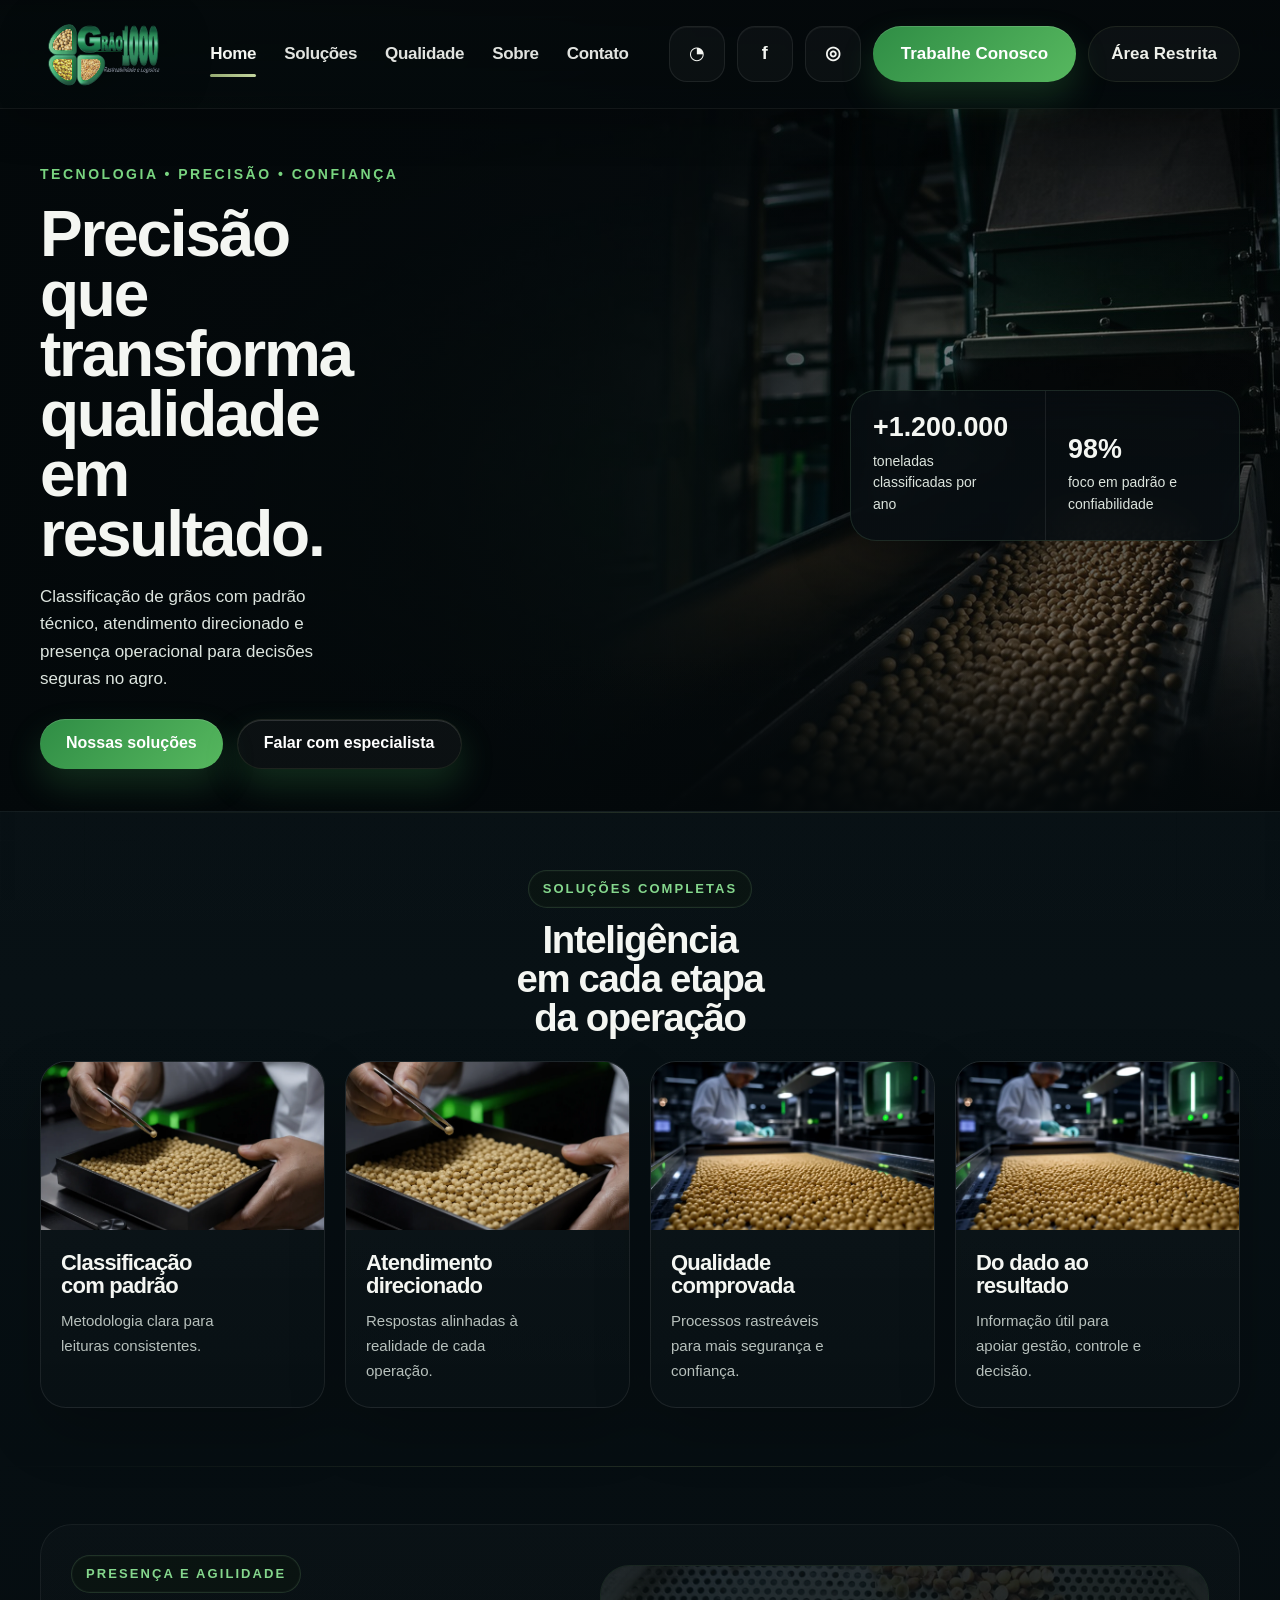
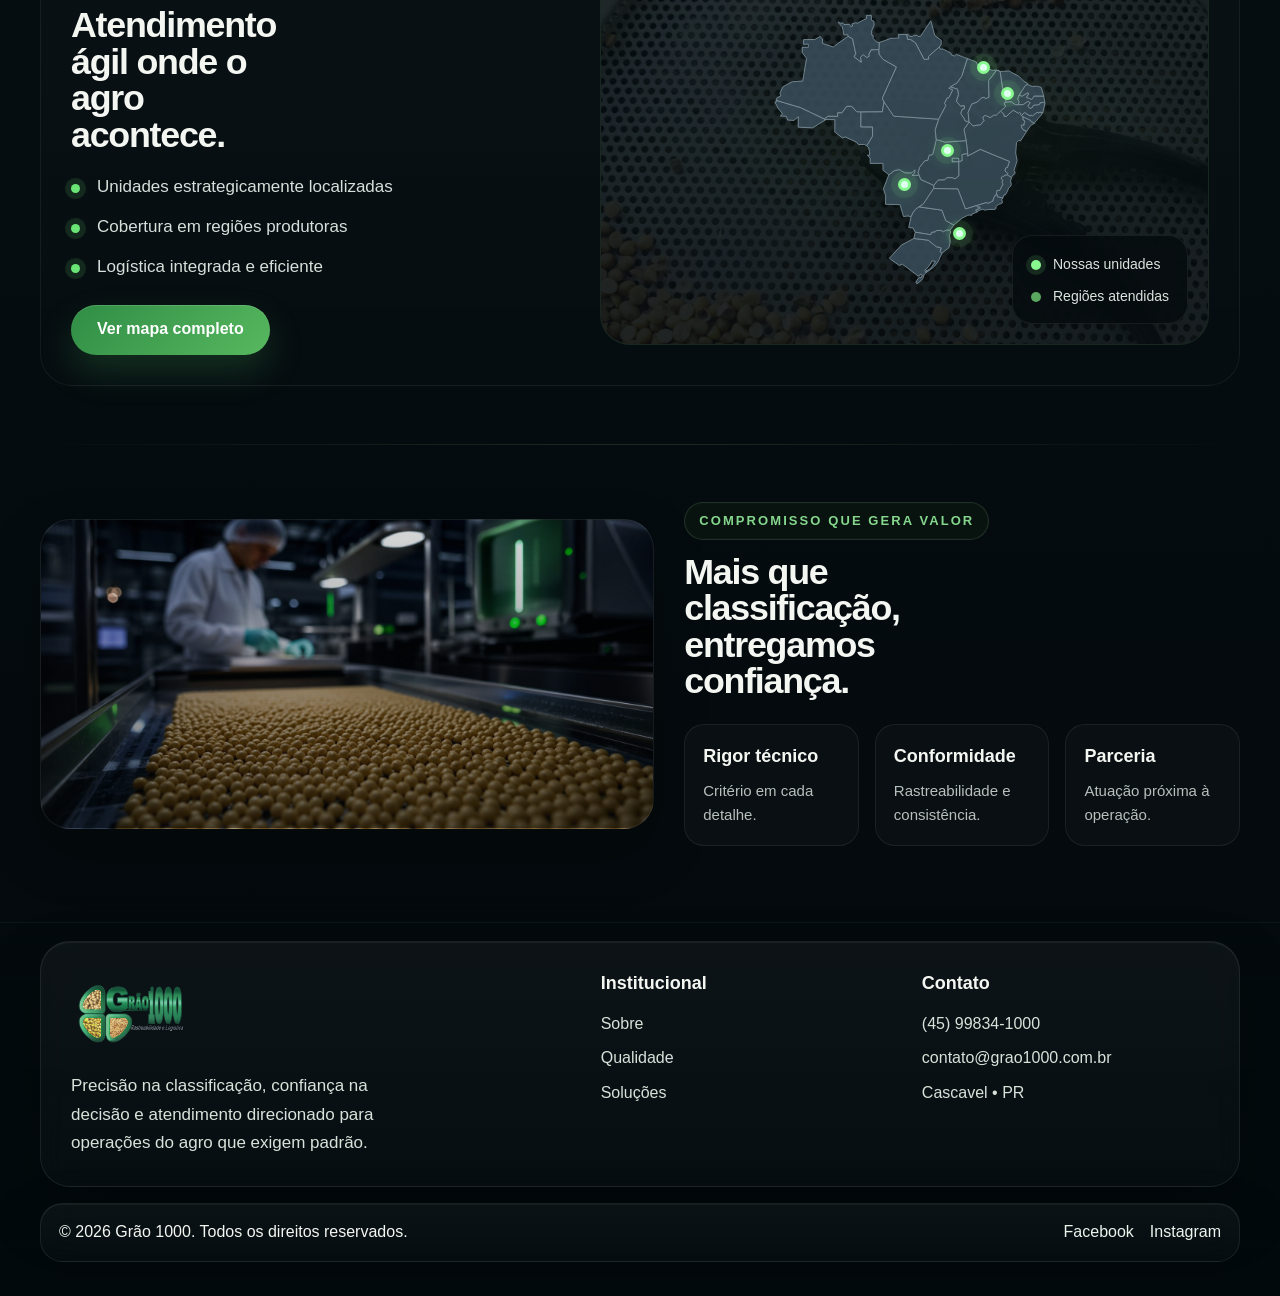
==== commit dff4e0ce: "Add files via upload" ====
--- a/index.html
+++ b/index.html
@@ -26,7 +26,7 @@
       <a class="iconbtn iconbtn--fb" href="https://www.facebook.com/grao1000" id="fbTop" rel="noopener" target="_blank" aria-label="Facebook"></a>
       <a class="iconbtn iconbtn--ig" href="https://www.instagram.com/grao.1000" id="igTop" rel="noopener" target="_blank" aria-label="Instagram"></a>
       <a class="pillbtn pillbtn--careers" href="contato.html#trabalhe-conosco">Trabalhe Conosco</a>
-      <a class="pillbtn pillbtn--ghost" href="https://grao1000.com.br/painel/" id="painelBtn">Painel</a>
+      <a class="pillbtn pillbtn--ghost" href="https://grao1000.com.br/painel/" id="painelBtn" aria-label="Área Restrita">Área Restrita</a>
     </div>
     <button class="burger" id="burger" aria-label="Abrir menu"><span></span><span></span><span></span></button>
   </div>
@@ -43,7 +43,7 @@
       <a class="iconbtn iconbtn--ig" href="https://www.instagram.com/grao.1000" id="igTop_m" rel="noopener" target="_blank" aria-label="Instagram"></a>
     </div>
     <div class="mobileNav__row">
-      <a class="pillbtn pillbtn--ghost" href="https://grao1000.com.br/painel/" id="painelBtn_m">Painel</a>
+      <a class="pillbtn pillbtn--ghost" href="https://grao1000.com.br/painel/" id="painelBtn_m" aria-label="Área Restrita">Área Restrita</a>
     </div>
   </div>
 </header>
--- a/assets/css/style.css
+++ b/assets/css/style.css
@@ -1807,7 +1807,7 @@
 .page-sobre .pageHero{
   background:
     linear-gradient(180deg, rgba(5,17,23,.24), rgba(5,17,23,.54)),
-    url("assets/img/g1000-about.jpg") center/cover no-repeat;
+    url("../img/g1000-about.jpg") center/cover no-repeat;
 }
 .page-sobre .richTextBlock--narrow{max-width:980px;padding:0 !important}
 .page-sobre .richTextBlock--narrow p{font-size:clamp(18px,1.35vw,21px);line-height:1.9;color:var(--text-soft)}
@@ -1822,7 +1822,7 @@
   min-height:260px;
   background:
     linear-gradient(90deg, rgba(3,11,15,.88), rgba(3,11,15,.46) 58%, rgba(3,11,15,.18)),
-    url("assets/img/atendimento.webp") center/cover no-repeat;
+    url("../img/atendimento.webp") center/cover no-repeat;
 }
 .page-contato .pageHero .container{min-height:180px}
 .page-contato .pageHero h1{font-size:clamp(30px,4vw,54px);max-width:8ch}
@@ -2493,3 +2493,271 @@
   .refinedMapVisual__shape{inset:12% 12% 15% 12%}
   .refinedMapLegend{right:12px;left:12px;bottom:12px}
 }
+
+
+/* ===== Premium refinement v10 ===== */
+:root{
+  --header-h:108px;
+}
+body{overflow-x:hidden}
+.topbar{
+  border-bottom:1px solid rgba(255,255,255,.06);
+  backdrop-filter:blur(16px);
+}
+.topbar__inner{
+  min-height:var(--header-h) !important;
+  grid-template-columns:auto 1fr auto;
+  gap:30px;
+}
+main{padding-top:var(--header-h) !important;}
+.brand{
+  display:flex;
+  align-items:center;
+  min-width:0;
+}
+.brand__logo{
+  height:92px !important;
+  width:auto;
+  max-width:min(22vw,280px);
+  object-fit:contain;
+  filter:drop-shadow(0 10px 26px rgba(0,0,0,.3));
+}
+.nav{justify-self:center; gap:28px;}
+.nav__link{font-size:17px; letter-spacing:-.02em;}
+.topbar__actions{gap:12px; align-items:center;}
+.iconbtn{width:56px;height:56px;flex:0 0 56px;}
+.pillbtn{min-height:56px; padding:0 22px; font-size:17px;}
+.pillbtn--careers{padding-inline:28px;}
+.pillbtn--ghost{background:rgba(255,255,255,.028);}
+.container{width:min(var(--max), calc(100% - 56px));}
+.section--compact{padding:58px 0 !important;}
+.refinedHeading{margin-bottom:24px;}
+.refinedHeading h2{font-size:clamp(30px,3vw,46px); max-width:12ch;}
+.heroRefined{min-height:min(70vh,700px) !important;}
+.heroRefined__bg{
+  background:
+    linear-gradient(90deg, rgba(3,8,10,.94) 0%, rgba(3,8,10,.76) 34%, rgba(3,8,10,.42) 60%, rgba(3,8,10,.18) 100%),
+    linear-gradient(180deg, rgba(6,12,15,.2), rgba(6,12,15,.54)),
+    url('../img/g1000-hero.jpg') center right/cover no-repeat !important;
+}
+.heroRefined__inner{
+  min-height:min(70vh,700px) !important;
+  align-items:center;
+  gap:34px;
+  padding:54px 0 42px !important;
+}
+.heroRefined__copy{max-width:620px;}
+.heroRefined__copy h1{
+  font-size:clamp(42px,5vw,78px) !important;
+  line-height:.94;
+  max-width:8.2ch !important;
+}
+.heroRefined__copy p{
+  margin-top:18px;
+  font-size:clamp(17px,1.2vw,20px) !important;
+  line-height:1.62;
+  max-width:29ch;
+}
+.heroRefined__actions{margin-top:26px;}
+.heroStatCard{width:min(100%,390px); border-radius:26px;}
+.heroStatCard__item{min-height:142px; padding:24px 22px;}
+.heroStatCard__item strong{font-size:clamp(26px,2.1vw,40px);}
+.heroStatCard__item span{font-size:14px; max-width:14ch;}
+.refinedCards{gap:20px;}
+.refinedCard{min-height:320px; border-radius:26px;}
+.refinedCard__media{height:168px; background-position:center;}
+.refinedCard__body{padding:22px 20px 24px;}
+.refinedCard__body h3{font-size:clamp(22px,1.55vw,28px); max-width:10ch;}
+.refinedCard__body p{margin-top:12px; font-size:15px; line-height:1.65; max-width:20ch;}
+.refinedMapWrap{
+  gap:30px;
+  padding:30px;
+  border-radius:32px;
+}
+.refinedMapCopy h2,
+.refinedConfidence__copy h2{font-size:clamp(30px,2.8vw,44px) !important;}
+.refinedMapVisual{
+  min-height:380px;
+  background:
+    radial-gradient(480px 220px at 58% 42%, rgba(93,187,99,.08), transparent 55%),
+    linear-gradient(180deg, rgba(7,13,16,.78), rgba(7,13,16,.96));
+}
+.refinedMapVisual__texture{
+  background:
+    radial-gradient(600px 280px at 48% 50%, rgba(93,187,99,.08), transparent 58%),
+    linear-gradient(180deg, rgba(3,8,10,.18), rgba(3,8,10,.4)),
+    url('../img/bg/sec1.webp') center/cover no-repeat;
+  opacity:.18;
+}
+.refinedMapVisual__shape{inset:11% 16% 14% 18%; opacity:.88; filter:drop-shadow(0 18px 38px rgba(0,0,0,.34)) brightness(.86) saturate(.82);}
+.mapDot{width:13px;height:13px; box-shadow:0 0 0 7px rgba(136,249,143,.08),0 0 18px rgba(136,249,143,.4);}
+.refinedMapLegend{background:rgba(5,11,14,.78); border-color:rgba(255,255,255,.07);}
+.refinedConfidence__inner{gap:30px;}
+.refinedConfidence__media{
+  min-height:310px;
+  background:
+    linear-gradient(180deg, rgba(3,8,10,.14), rgba(3,8,10,.58)),
+    url('../img/g1000-about.jpg') center/cover no-repeat !important;
+}
+.refinedMiniGrid article{padding:18px; border-radius:20px;}
+.pageHero,
+.hero.hero--service{padding-top:44px !important;}
+.pageHero .container{min-height:220px !important; padding-bottom:12px !important;}
+.pageHero h1{font-size:clamp(34px,4.2vw,60px) !important; max-width:8.5ch !important;}
+.pageHero p{max-width:34ch !important; font-size:clamp(16px,1.1vw,19px) !important;}
+.page-solucoes .pageHero,
+.page-sobre .pageHero{
+  background:
+    linear-gradient(90deg, rgba(3,10,13,.92) 0%, rgba(3,10,13,.72) 38%, rgba(3,10,13,.24) 72%, rgba(3,10,13,.08) 100%),
+    linear-gradient(180deg, rgba(6,12,15,.16), rgba(6,12,15,.44)),
+    url('../img/g1000-about.jpg') center/cover no-repeat !important;
+}
+.page-contato .pageHero{
+  background:
+    linear-gradient(90deg, rgba(3,10,13,.92) 0%, rgba(3,10,13,.74) 42%, rgba(3,10,13,.24) 78%, rgba(3,10,13,.1) 100%),
+    linear-gradient(180deg, rgba(6,12,15,.14), rgba(6,12,15,.42)),
+    url('../img/atendimento.webp') center/cover no-repeat !important;
+}
+.page-qualidade .hero--service{
+  background:
+    linear-gradient(90deg, rgba(3,10,13,.92) 0%, rgba(3,10,13,.76) 42%, rgba(3,10,13,.26) 76%, rgba(3,10,13,.1) 100%),
+    linear-gradient(180deg, rgba(6,12,15,.12), rgba(6,12,15,.5)),
+    url('../img/g1000-about.jpg') center/cover no-repeat !important;
+}
+.page-sobre .sectionHead,
+.page-solucoes .sectionHead,
+.page-qualidade .qualityIntro{margin-bottom:28px !important;}
+.page-sobre .richTextBlock--narrow{
+  max-width:840px !important;
+  padding:0 !important;
+  margin:0 0 34px !important;
+}
+.page-sobre .richTextBlock--narrow p{
+  font-size:clamp(17px,1.15vw,19px) !important;
+  line-height:1.8 !important;
+  max-width:60ch;
+}
+.page-sobre .aboutTimeline{gap:28px !important; margin-top:28px !important;}
+.page-sobre .aboutTimeline article{padding-top:18px !important;}
+.page-sobre .aboutTimeline h3{font-size:clamp(24px,1.9vw,32px);}
+.page-solucoes .proposalHead--pro{align-items:center; gap:24px;}
+.page-solucoes .proposalCTA--pro{justify-self:end; max-width:480px;}
+.page-solucoes .proposalFlow--pro{gap:24px !important; padding-top:28px !important;}
+.page-solucoes .pfCard--pro{padding-top:6px !important; min-width:0;}
+.page-solucoes .pfTop--clean{align-items:flex-start; gap:12px;}
+.page-solucoes .pfTop--clean h3{font-size:clamp(24px,1.9vw,34px) !important; max-width:7.5ch;}
+.page-solucoes .pfChecks{gap:12px; margin-top:18px;}
+.page-solucoes .pfPill,
+.pfPill{
+  width:100% !important;
+  max-width:none !important;
+  min-height:56px;
+  padding:14px 16px 14px 60px !important;
+  white-space:normal;
+  overflow:visible;
+  line-height:1.25;
+  font-size:17px !important;
+  font-weight:700;
+  border-radius:999px;
+  align-items:center;
+}
+.page-solucoes .pfPill::before,
+.pfPill::before{
+  left:18px !important;
+  width:24px !important;
+  height:24px !important;
+  box-shadow:0 0 0 6px rgba(34,197,94,.1);
+}
+.page-solucoes .proposalDeliver{padding-top:32px !important; margin-top:34px !important;}
+.page-solucoes .proposalDeliver__head{grid-template-columns:minmax(0,.72fr) minmax(0,1fr) !important; gap:26px !important; align-items:end;}
+.page-solucoes .proposalDeliver__head h3{font-size:clamp(30px,2.6vw,42px) !important;}
+.page-solucoes .deliverablesModern--pro{gap:28px !important; margin-top:18px !important;}
+.page-solucoes .deliverablesModern__card h3{font-size:clamp(24px,1.8vw,32px);}
+.page-qualidade .qualityIntro{grid-template-columns:minmax(0,.85fr) minmax(0,1.15fr) !important; gap:24px !important;}
+.page-qualidade .qualityIntro h2{font-size:clamp(30px,2.8vw,44px);}
+.page-qualidade .flowVertical{gap:22px;}
+.page-qualidade .flowVertical__item{gap:18px;}
+.page-qualidade .flowVertical__item h3{font-size:clamp(24px,1.8vw,30px);}
+.page-qualidade .flowVertical__item p,
+.page-qualidade .qualityColumns p,
+.page-contato .muted,
+.page-solucoes .muted{font-size:16px; line-height:1.7;}
+.page-contato .grid3{gap:28px !important;}
+.page-contato .infoCard__actions{margin-top:18px;}
+.page-contato .miniFlow{gap:20px !important;}
+.page-contato .miniFlow__item strong{font-size:17px !important;}
+.page-contato .mapWrap{gap:32px !important;}
+.page-contato .mapLeft,
+.page-contato .mapRight,
+.page-contato .careerCallout{padding:26px !important;}
+.page-contato .mapCanvas{
+  min-height:520px !important;
+  border-radius:32px !important;
+  background:
+    radial-gradient(520px 220px at 50% 16%, rgba(88,178,96,.12), transparent 58%),
+    linear-gradient(180deg, rgba(255,255,255,.02), rgba(255,255,255,.01)) !important;
+}
+.page-contato .mapTitle{font-size:clamp(34px,2.8vw,46px) !important;}
+.page-contato .mapRight h3{font-size:clamp(28px,2.3vw,40px) !important; line-height:1.02 !important;}
+.page-contato .contactItem{padding:16px 18px !important;}
+.page-contato .panelNote{padding-top:14px !important;}
+.footer--brutal{padding-top:18px !important; padding-bottom:34px !important;}
+.footer__inner--brutal{padding:28px 30px !important; gap:32px;}
+.footerBrand__logo{height:86px !important; margin-bottom:16px !important;}
+.footerBrand p{font-size:17px; line-height:1.7;}
+.footerCols{grid-template-columns:repeat(2,minmax(0,1fr)); gap:34px;}
+.footerCols a,.footerCols span{font-size:16px;}
+.footer__bottom--brutal{margin-top:16px !important; padding:16px 18px !important;}
+@media (max-width: 1180px){
+  :root{ --header-h:100px; }
+  .brand__logo{height:84px !important; max-width:240px;}
+  .nav{gap:22px;}
+  .page-solucoes .proposalFlow--pro,
+  .page-solucoes .deliverablesModern--pro,
+  .page-contato .grid3,
+  .page-qualidade .qualityColumns,
+  .refinedCards{grid-template-columns:repeat(2,minmax(0,1fr)) !important;}
+  .page-solucoes .proposalDeliver__head,
+  .page-qualidade .qualityIntro,
+  .page-contato .mapWrap,
+  .refinedMapWrap,
+  .refinedConfidence__inner,
+  .heroRefined__inner{grid-template-columns:1fr !important;}
+  .page-solucoes .proposalCTA--pro{justify-self:start;}
+}
+@media (max-width: 860px){
+  :root{ --header-h:86px; }
+  .container{width:min(var(--max), calc(100% - 28px));}
+  .topbar__inner{min-height:var(--header-h) !important; gap:12px; grid-template-columns:auto 1fr auto !important;}
+  .brand__logo{height:68px !important; max-width:200px;}
+  .nav,.topbar__actions{display:none !important;}
+  .burger{display:block;}
+  main{padding-top:var(--header-h) !important;}
+  .heroRefined__inner{padding:42px 0 34px !important; gap:22px !important;}
+  .heroRefined__copy h1{font-size:clamp(36px,13vw,56px) !important; max-width:8ch !important;}
+  .heroRefined__copy p{max-width:none;}
+  .heroStatCard{grid-template-columns:1fr !important;}
+  .heroStatCard__item + .heroStatCard__item{border-left:none !important; border-top:1px solid rgba(255,255,255,.08) !important;}
+  .refinedCards,
+  .refinedMiniGrid,
+  .page-solucoes .proposalFlow--pro,
+  .page-solucoes .deliverablesModern--pro,
+  .page-contato .grid3,
+  .page-contato .miniFlow,
+  .page-sobre .aboutTimeline,
+  .page-qualidade .qualityColumns{grid-template-columns:1fr !important;}
+  .pageHero,
+  .hero.hero--service{padding-top:28px !important;}
+  .pageHero h1{max-width:none !important;}
+  .page-solucoes .proposalFlow--pro::before,
+  .page-solucoes .pfCard--pro::after,
+  .page-contato .miniFlow__item::after,
+  .page-contato .mapWrap::before{display:none !important;}
+  .page-contato .mapLeft,
+  .page-contato .mapRight,
+  .page-contato .careerCallout,
+  .refinedMapWrap,
+  .footer__inner--brutal{padding:22px !important;}
+  .page-contato .mapCanvas{min-height:380px !important;}
+  .footer__bottom--brutal{flex-direction:column; align-items:flex-start;}
+}
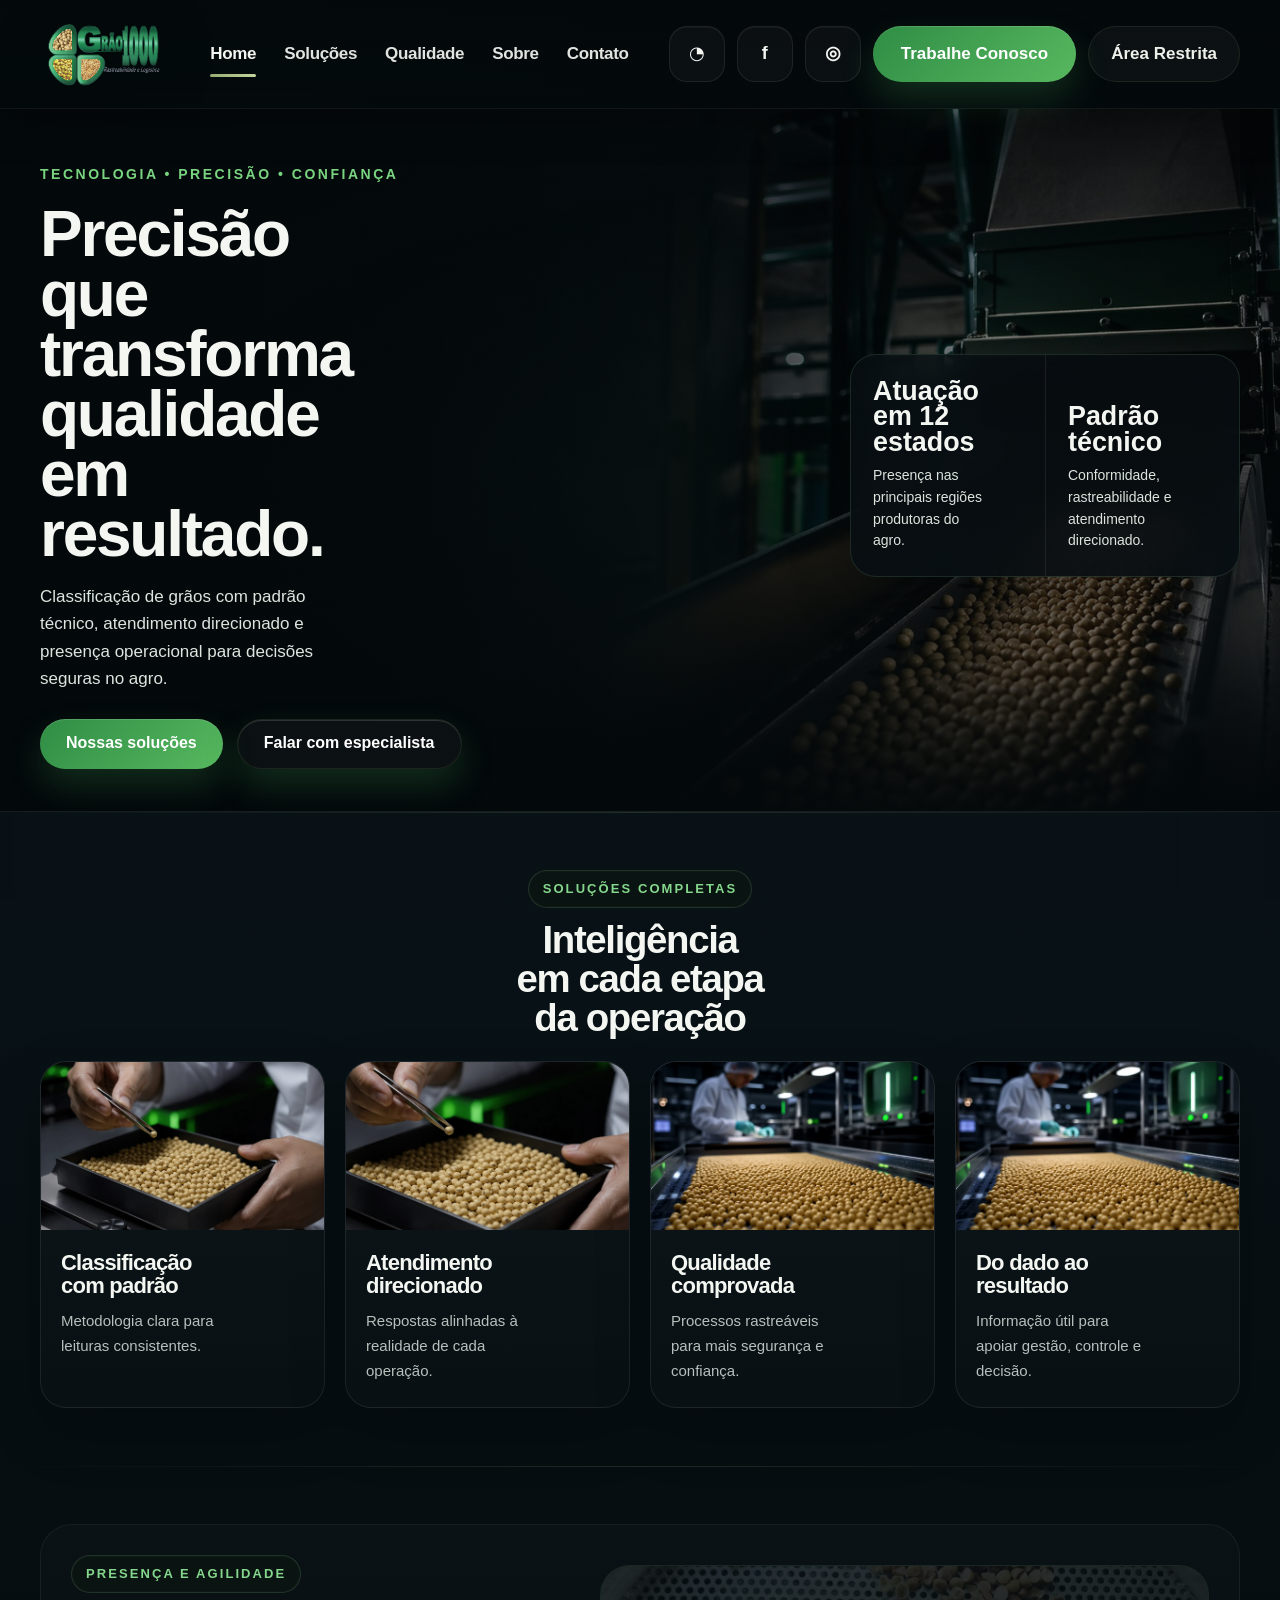
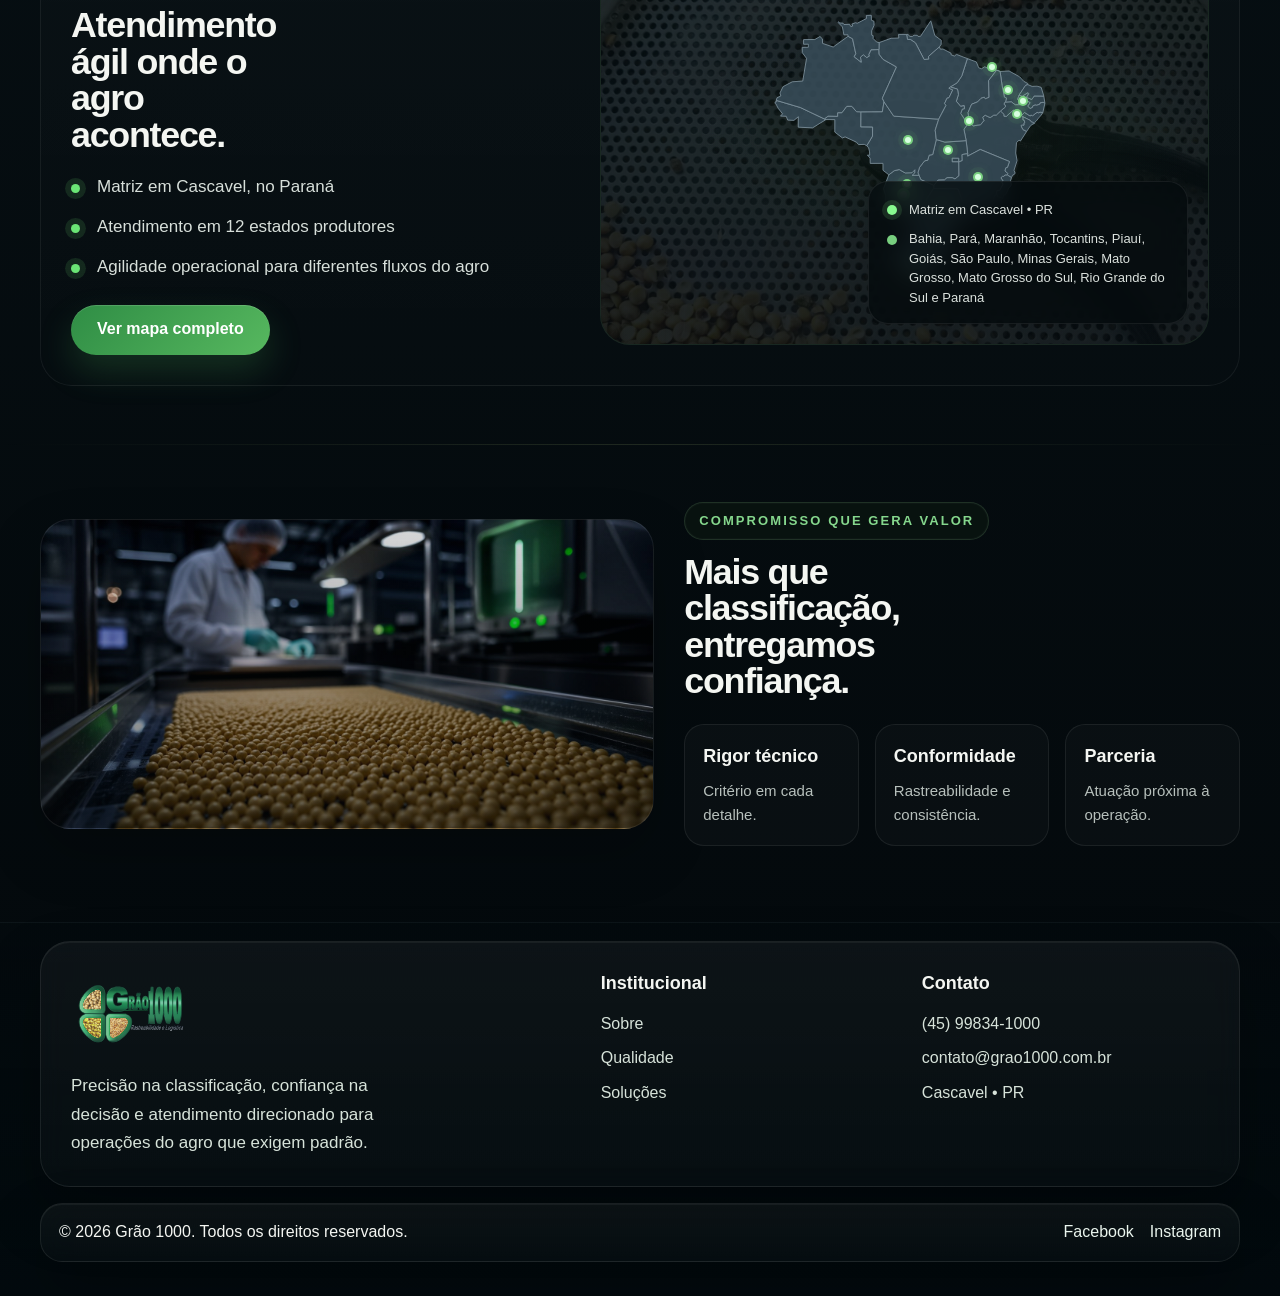
==== commit 84128fb4: "Add files via upload" ====
--- a/index.html
+++ b/index.html
@@ -64,12 +64,12 @@
       <div class="heroRefined__side" data-anim>
         <div class="heroStatCard">
           <div class="heroStatCard__item">
-            <strong>+1.200.000</strong>
-            <span>toneladas classificadas por ano</span>
+            <strong>Atuação em 12 estados</strong>
+            <span>Presença nas principais regiões produtoras do agro.</span>
           </div>
           <div class="heroStatCard__item">
-            <strong>98%</strong>
-            <span>foco em padrão e confiabilidade</span>
+            <strong>Padrão técnico</strong>
+            <span>Conformidade, rastreabilidade e atendimento direcionado.</span>
           </div>
         </div>
       </div>
@@ -121,23 +121,30 @@
         <span class="eyebrow">Presença e agilidade</span>
         <h2>Atendimento ágil onde o agro acontece.</h2>
         <ul class="refinedBullets">
-          <li>Unidades estrategicamente localizadas</li>
-          <li>Cobertura em regiões produtoras</li>
-          <li>Logística integrada e eficiente</li>
+          <li>Matriz em Cascavel, no Paraná</li>
+          <li>Atendimento em 12 estados produtores</li>
+          <li>Agilidade operacional para diferentes fluxos do agro</li>
         </ul>
         <a class="btn btn--primary" href="contato.html#mapa">Ver mapa completo</a>
       </div>
       <div class="refinedMapVisual" data-anim>
         <div class="refinedMapVisual__texture"></div>
         <div class="refinedMapVisual__shape"></div>
-        <span class="mapDot mapDot--1"></span>
-        <span class="mapDot mapDot--2"></span>
-        <span class="mapDot mapDot--3"></span>
-        <span class="mapDot mapDot--4"></span>
-        <span class="mapDot mapDot--5"></span>
+        <span class="mapDot mapDot--matriz" title="Cascavel, PR"></span>
+        <span class="mapDot mapDot--ba is-soft"></span>
+        <span class="mapDot mapDot--pa is-soft"></span>
+        <span class="mapDot mapDot--ma is-soft"></span>
+        <span class="mapDot mapDot--to is-soft"></span>
+        <span class="mapDot mapDot--pi is-soft"></span>
+        <span class="mapDot mapDot--go is-soft"></span>
+        <span class="mapDot mapDot--sp is-soft"></span>
+        <span class="mapDot mapDot--mg is-soft"></span>
+        <span class="mapDot mapDot--mt is-soft"></span>
+        <span class="mapDot mapDot--ms is-soft"></span>
+        <span class="mapDot mapDot--rs is-soft"></span>
         <div class="refinedMapLegend">
-          <span><i></i>Nossas unidades</span>
-          <span><i class="is-soft"></i>Regiões atendidas</span>
+          <span><i></i>Matriz em Cascavel • PR</span>
+          <span><i class="is-soft"></i>Bahia, Pará, Maranhão, Tocantins, Piauí, Goiás, São Paulo, Minas Gerais, Mato Grosso, Mato Grosso do Sul, Rio Grande do Sul e Paraná</span>
         </div>
       </div>
     </div>
--- a/assets/css/style.css
+++ b/assets/css/style.css
@@ -2411,16 +2411,29 @@
   filter:drop-shadow(0 18px 38px rgba(0,0,0,.36)) brightness(.92);
   opacity:.92;
 }
-.mapDot{position:absolute;width:14px;height:14px;border-radius:50%;background:#88f98f;box-shadow:0 0 0 8px rgba(136,249,143,.08),0 0 24px rgba(136,249,143,.54)}
-.mapDot::after{content:"";position:absolute;inset:3px;border-radius:50%;background:#dffff0}
-.mapDot--1{left:62%;top:25%}.mapDot--2{left:66%;top:32%}.mapDot--3{left:56%;top:47%}.mapDot--4{left:49%;top:56%}.mapDot--5{left:58%;top:69%}
+.mapDot{position:absolute;width:14px;height:14px;border-radius:50%;background:#88f98f;box-shadow:0 0 0 8px rgba(136,249,143,.10),0 0 24px rgba(136,249,143,.54)}
+.mapDot::after{content:"";position:absolute;inset:3px;border-radius:50%;background:#effff2}
+.mapDot.is-soft{width:11px;height:11px;background:#78cf7f;box-shadow:0 0 0 6px rgba(120,207,127,.08),0 0 14px rgba(120,207,127,.26)}
+.mapDot.is-soft::after{inset:2px;background:#d8ffe1}
+.mapDot--matriz{left:48.8%;top:58.6%}
+.mapDot--ba{left:67.8%;top:37.8%}
+.mapDot--pa{left:63.6%;top:25.3%}
+.mapDot--ma{left:66.2%;top:31.6%}
+.mapDot--to{left:59.9%;top:39.8%}
+.mapDot--pi{left:68.7%;top:34.4%}
+.mapDot--go{left:56.4%;top:47.4%}
+.mapDot--sp{left:55.5%;top:61.8%}
+.mapDot--mg{left:61.3%;top:54.4%}
+.mapDot--mt{left:49.8%;top:44.8%}
+.mapDot--ms{left:49.6%;top:56.4%}
+.mapDot--rs{left:50.8%;top:78.6%}
 .refinedMapLegend{
-  position:absolute;right:20px;bottom:20px;display:grid;gap:10px;padding:18px 18px 16px;border-radius:20px;
-  background:rgba(8,14,18,.72);border:1px solid rgba(255,255,255,.08);backdrop-filter:blur(12px)
-}
-.refinedMapLegend span{display:flex;align-items:center;gap:12px;font-size:14px;color:#dce2de}
-.refinedMapLegend i{width:10px;height:10px;border-radius:50%;background:#88f98f;box-shadow:0 0 0 5px rgba(136,249,143,.12)}
-.refinedMapLegend i.is-soft{background:#5ba760;box-shadow:none}
+  position:absolute;right:20px;bottom:20px;left:auto;max-width:320px;display:grid;gap:10px;padding:18px 18px 16px;border-radius:20px;
+  background:rgba(8,14,18,.78);border:1px solid rgba(255,255,255,.08);backdrop-filter:blur(12px)
+}
+.refinedMapLegend span{display:flex;align-items:flex-start;gap:12px;font-size:13px;line-height:1.5;color:#dce2de}
+.refinedMapLegend i{width:10px;min-width:10px;height:10px;border-radius:50%;background:#88f98f;box-shadow:0 0 0 5px rgba(136,249,143,.12);margin-top:5px}
+.refinedMapLegend i.is-soft{background:#78cf7f;box-shadow:none}
 
 .refinedConfidence__inner{display:grid;grid-template-columns:minmax(0,1.05fr) minmax(0,.95fr);gap:28px;align-items:center}
 .refinedConfidence__media{
@@ -2590,8 +2603,8 @@
   opacity:.18;
 }
 .refinedMapVisual__shape{inset:11% 16% 14% 18%; opacity:.88; filter:drop-shadow(0 18px 38px rgba(0,0,0,.34)) brightness(.86) saturate(.82);}
-.mapDot{width:13px;height:13px; box-shadow:0 0 0 7px rgba(136,249,143,.08),0 0 18px rgba(136,249,143,.4);}
-.refinedMapLegend{background:rgba(5,11,14,.78); border-color:rgba(255,255,255,.07);}
+.mapDot{width:13px;height:13px; box-shadow:0 0 0 7px rgba(136,249,143,.08),0 0 18px rgba(136,249,143,.4);} .mapDot.is-soft{width:10px;height:10px; box-shadow:0 0 0 5px rgba(120,207,127,.06),0 0 12px rgba(120,207,127,.22);} 
+.refinedMapLegend{background:rgba(5,11,14,.78); border-color:rgba(255,255,255,.07); max-width:320px;}
 .refinedConfidence__inner{gap:30px;}
 .refinedConfidence__media{
   min-height:310px;
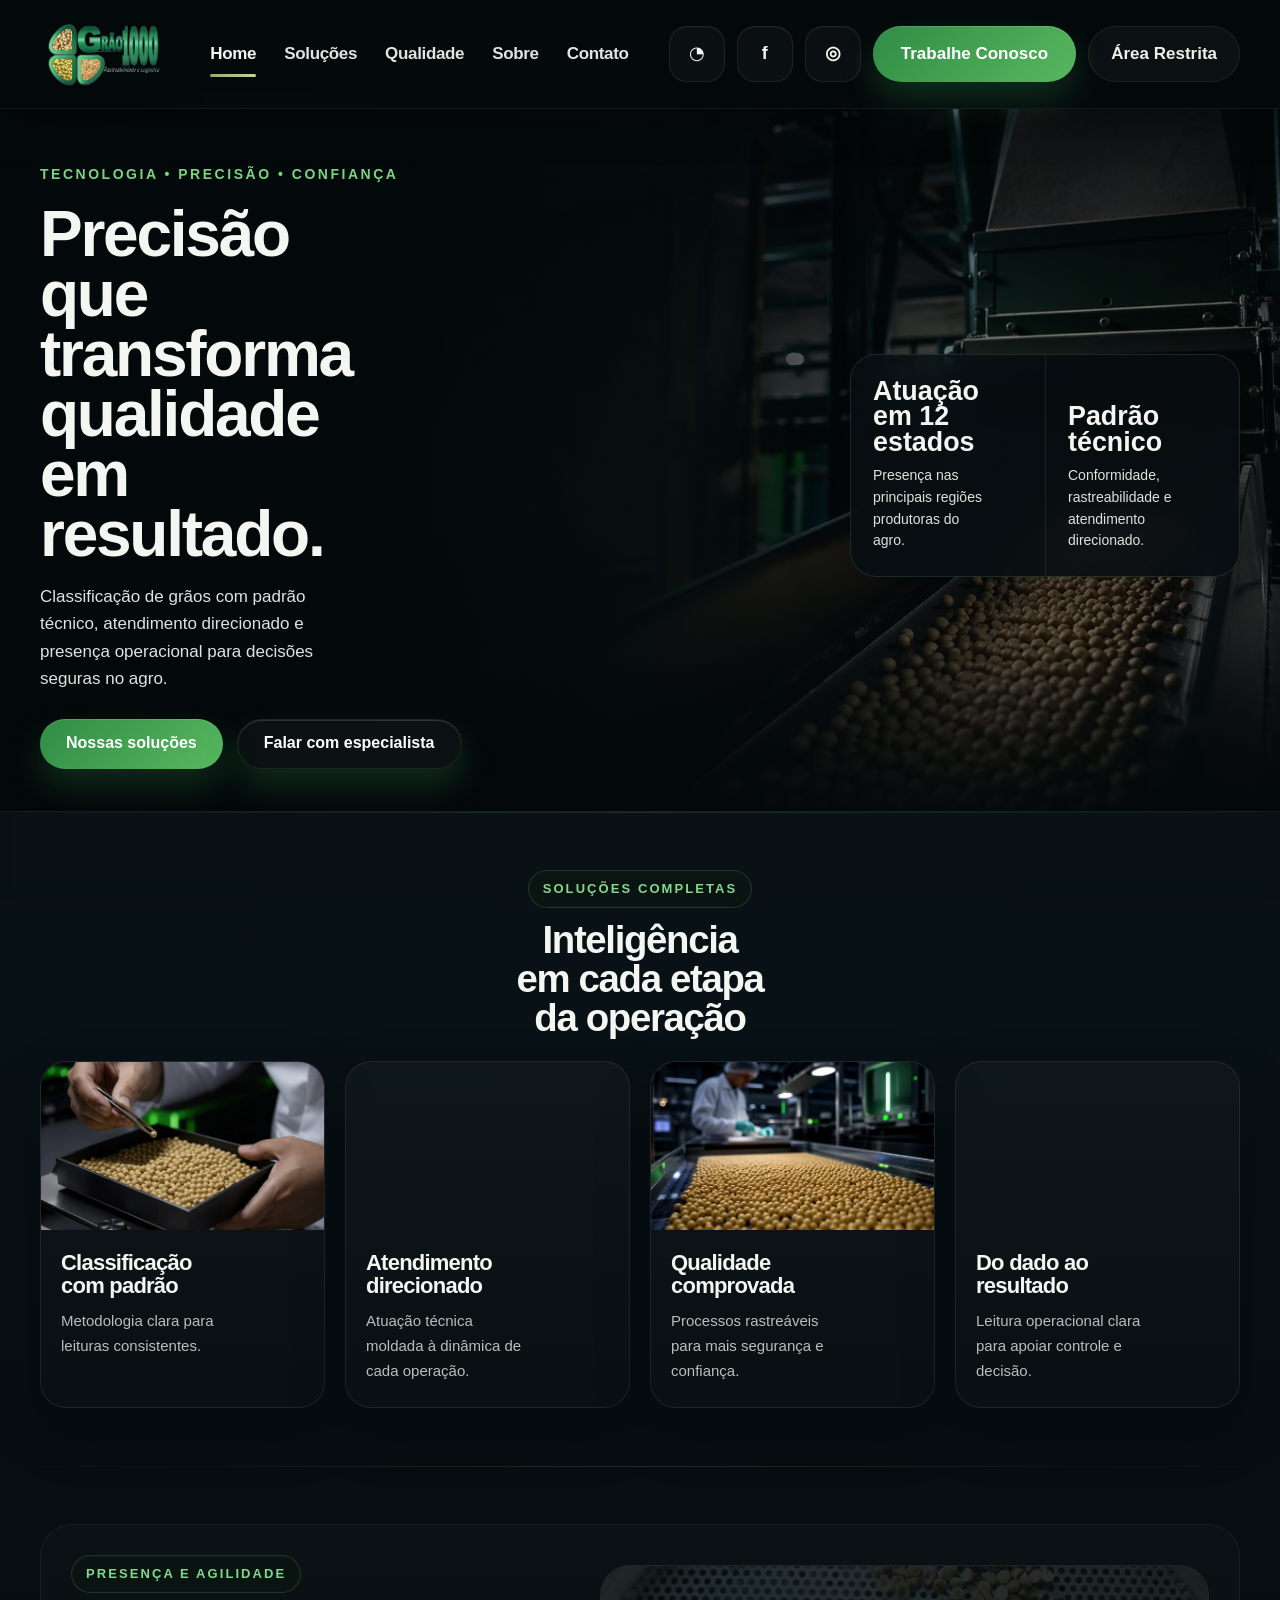
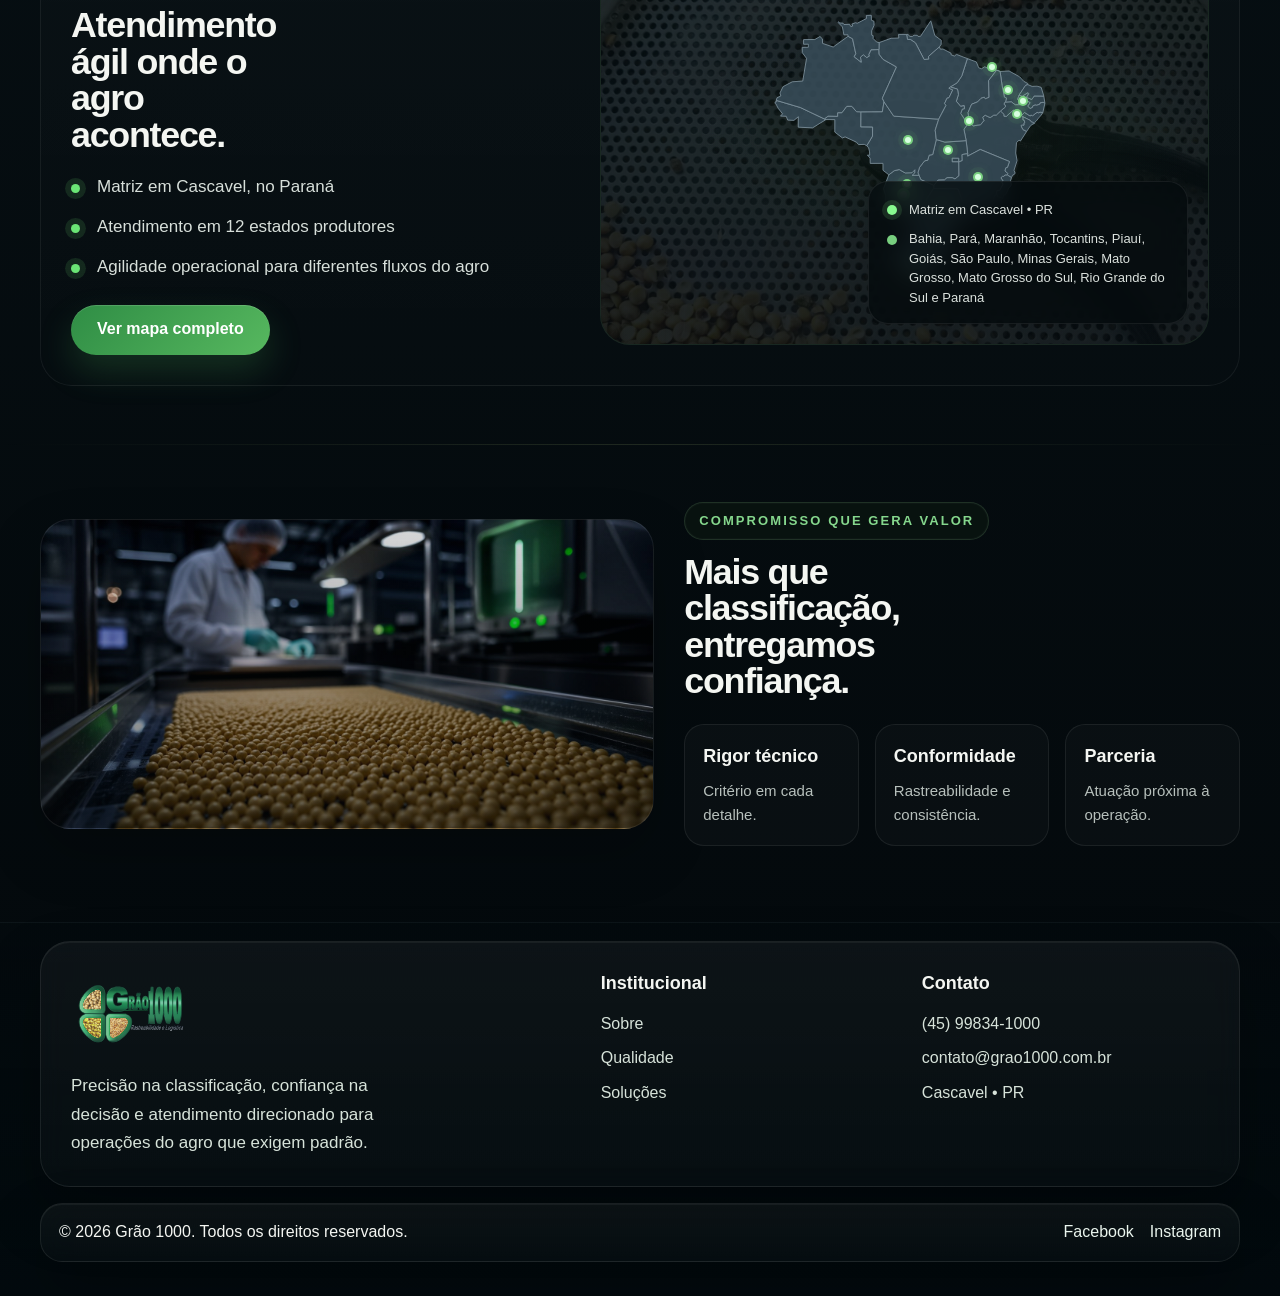
==== commit a9653579: "Add files via upload" ====
--- a/index.html
+++ b/index.html
@@ -91,10 +91,10 @@
           </div>
         </article>
         <article class="refinedCard" data-anim>
-          <div class="refinedCard__media" style="background-image:url('assets/img/atendimento.webp')"></div>
+          <div class="refinedCard__media" style="background-image:url('assets/img/servicos/atendimento-direcionado.webp')"></div>
           <div class="refinedCard__body">
             <h3>Atendimento direcionado</h3>
-            <p>Respostas alinhadas à realidade de cada operação.</p>
+            <p>Atuação técnica moldada à dinâmica de cada operação.</p>
           </div>
         </article>
         <article class="refinedCard" data-anim>
@@ -105,10 +105,10 @@
           </div>
         </article>
         <article class="refinedCard" data-anim>
-          <div class="refinedCard__media" style="background-image:url('assets/img/servicos/rastreabilidade.webp')"></div>
+          <div class="refinedCard__media" style="background-image:url('assets/img/servicos/do-dado-ao-resultado.webp')"></div>
           <div class="refinedCard__body">
             <h3>Do dado ao resultado</h3>
-            <p>Informação útil para apoiar gestão, controle e decisão.</p>
+            <p>Leitura operacional clara para apoiar controle e decisão.</p>
           </div>
         </article>
       </div>
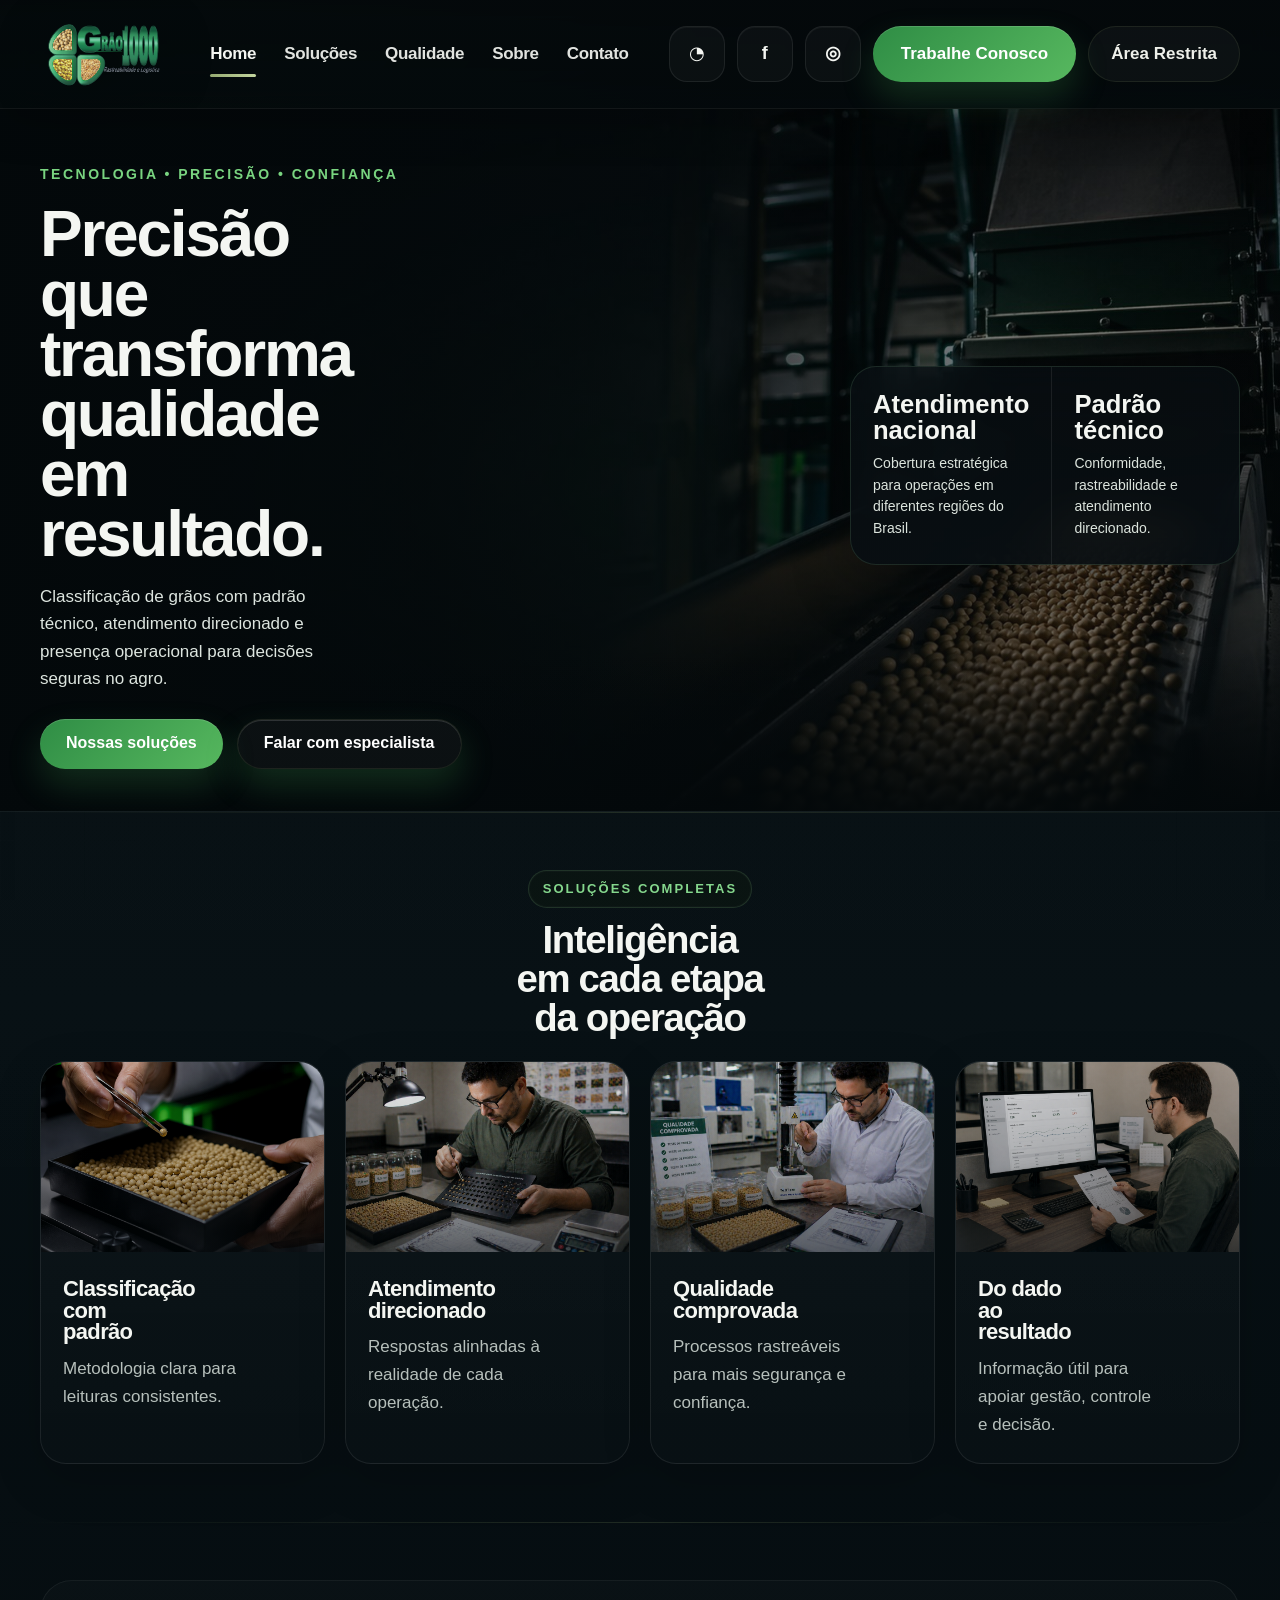
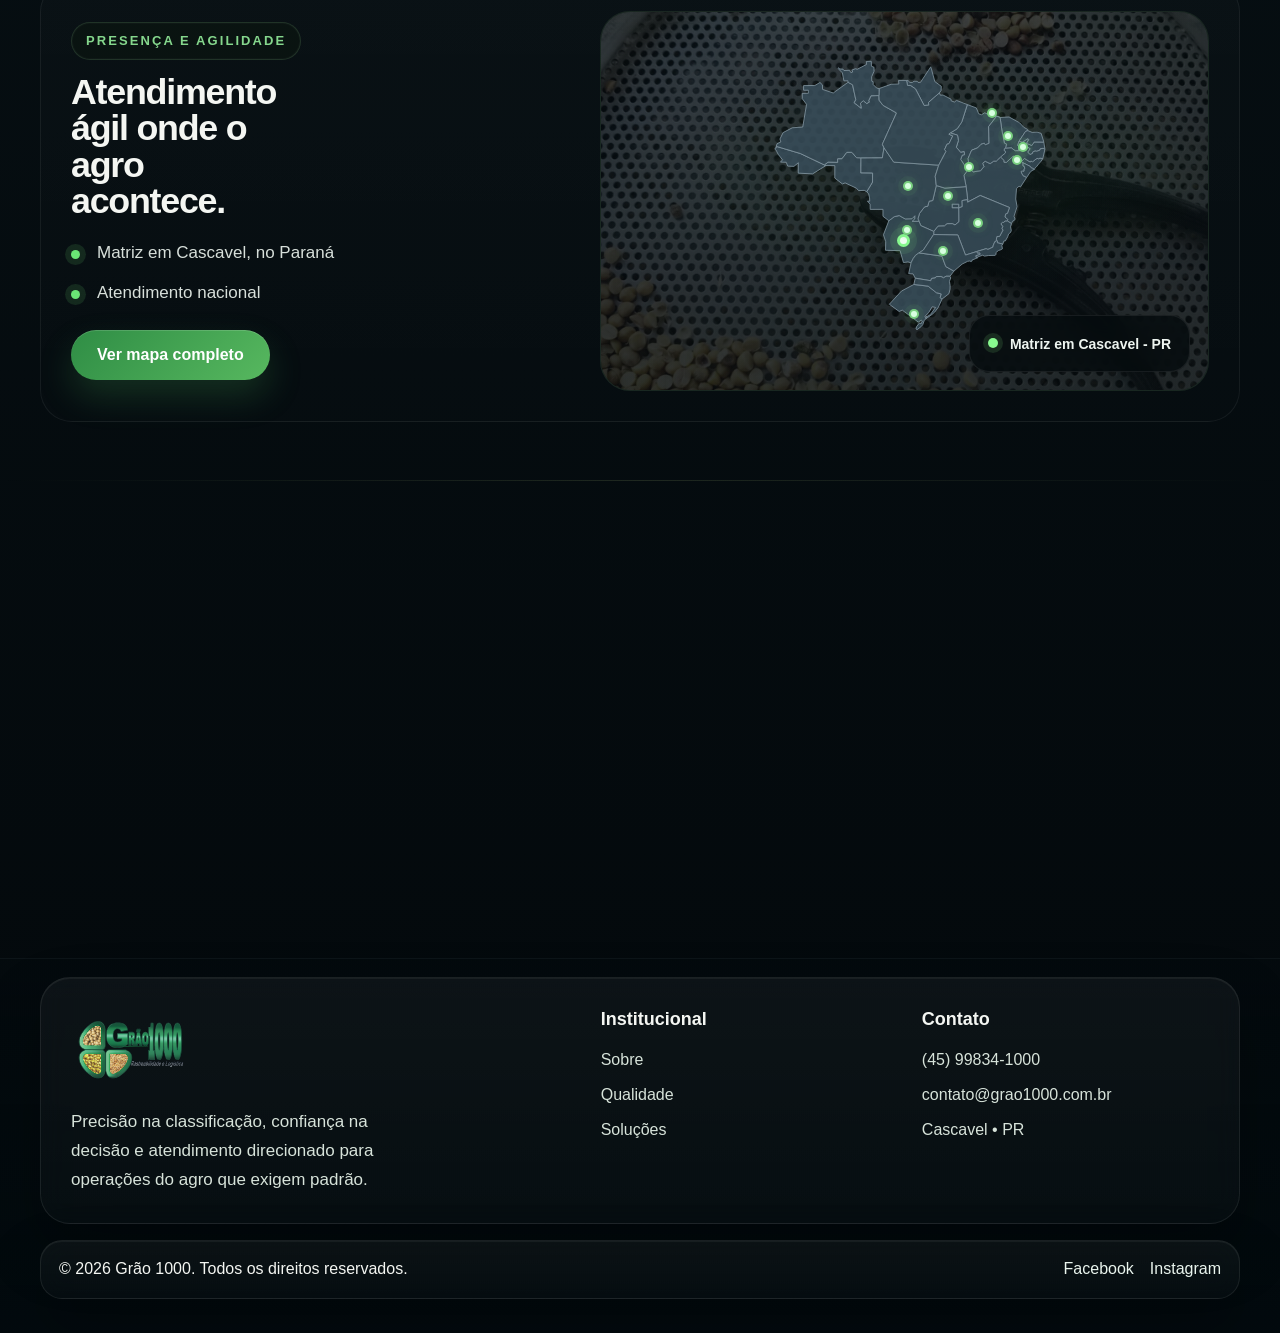
==== commit bec68d20: "Add files via upload" ====
--- a/index.html
+++ b/index.html
@@ -64,8 +64,8 @@
       <div class="heroRefined__side" data-anim>
         <div class="heroStatCard">
           <div class="heroStatCard__item">
-            <strong>Atuação em 12 estados</strong>
-            <span>Presença nas principais regiões produtoras do agro.</span>
+            <strong>Atendimento nacional</strong>
+            <span>Cobertura estratégica para operações em diferentes regiões do Brasil.</span>
           </div>
           <div class="heroStatCard__item">
             <strong>Padrão técnico</strong>
@@ -84,31 +84,31 @@
       </div>
       <div class="refinedCards">
         <article class="refinedCard" data-anim>
-          <div class="refinedCard__media" style="background-image:url('assets/img/servicos/classificacao.webp')"></div>
+          <div class="refinedCard__media" style="background-image:url('assets/img/classificacao-card.jpg')"></div>
           <div class="refinedCard__body">
             <h3>Classificação com padrão</h3>
             <p>Metodologia clara para leituras consistentes.</p>
           </div>
         </article>
         <article class="refinedCard" data-anim>
-          <div class="refinedCard__media" style="background-image:url('assets/img/servicos/atendimento-direcionado.webp')"></div>
+          <div class="refinedCard__media" style="background-image:url('assets/img/atendimento-card.jpg')"></div>
           <div class="refinedCard__body">
             <h3>Atendimento direcionado</h3>
-            <p>Atuação técnica moldada à dinâmica de cada operação.</p>
-          </div>
-        </article>
-        <article class="refinedCard" data-anim>
-          <div class="refinedCard__media" style="background-image:url('assets/img/servicos/qualidade.webp')"></div>
+            <p>Respostas alinhadas à realidade de cada operação.</p>
+          </div>
+        </article>
+        <article class="refinedCard" data-anim>
+          <div class="refinedCard__media" style="background-image:url('assets/img/qualidade-card.jpg')"></div>
           <div class="refinedCard__body">
             <h3>Qualidade comprovada</h3>
             <p>Processos rastreáveis para mais segurança e confiança.</p>
           </div>
         </article>
         <article class="refinedCard" data-anim>
-          <div class="refinedCard__media" style="background-image:url('assets/img/servicos/do-dado-ao-resultado.webp')"></div>
+          <div class="refinedCard__media" style="background-image:url('assets/img/dados-card.jpg')"></div>
           <div class="refinedCard__body">
             <h3>Do dado ao resultado</h3>
-            <p>Leitura operacional clara para apoiar controle e decisão.</p>
+            <p>Informação útil para apoiar gestão, controle e decisão.</p>
           </div>
         </article>
       </div>
@@ -122,7 +122,7 @@
         <h2>Atendimento ágil onde o agro acontece.</h2>
         <ul class="refinedBullets">
           <li>Matriz em Cascavel, no Paraná</li>
-          <li>Atendimento em 12 estados produtores</li>
+          <li>Atendimento nacional</li>
           <li>Agilidade operacional para diferentes fluxos do agro</li>
         </ul>
         <a class="btn btn--primary" href="contato.html#mapa">Ver mapa completo</a>
@@ -142,9 +142,8 @@
         <span class="mapDot mapDot--mt is-soft"></span>
         <span class="mapDot mapDot--ms is-soft"></span>
         <span class="mapDot mapDot--rs is-soft"></span>
-        <div class="refinedMapLegend">
-          <span><i></i>Matriz em Cascavel • PR</span>
-          <span><i class="is-soft"></i>Bahia, Pará, Maranhão, Tocantins, Piauí, Goiás, São Paulo, Minas Gerais, Mato Grosso, Mato Grosso do Sul, Rio Grande do Sul e Paraná</span>
+        <div class="refinedMapLegend refinedMapLegend--single">
+          <span><i></i>Matriz em Cascavel - PR</span>
         </div>
       </div>
     </div>
--- a/assets/css/style.css
+++ b/assets/css/style.css
@@ -2774,3 +2774,27 @@
   .page-contato .mapCanvas{min-height:380px !important;}
   .footer__bottom--brutal{flex-direction:column; align-items:flex-start;}
 }
+
+
+/* ===== BIG TECH FINAL POLISH ===== */
+.heroStatCard__item strong{font-size:clamp(24px,2vw,36px)!important;line-height:1.02!important;}
+.heroStatCard__item span{max-width:24ch!important;}
+.refinedCards{align-items:stretch!important;}
+.refinedCard{overflow:hidden;position:relative;min-height:360px!important;transition:transform .35s ease, box-shadow .35s ease,border-color .35s ease;box-shadow:0 16px 48px rgba(0,0,0,.18);}
+.refinedCard:hover{transform:translateY(-6px);box-shadow:0 24px 64px rgba(0,0,0,.26);border-color:rgba(120,207,127,.24);}
+.refinedCard__media{height:190px!important;background-size:cover!important;background-position:center center!important;position:relative;isolation:isolate;}
+.refinedCard__media::after{content:"";position:absolute;inset:0;background:linear-gradient(180deg,rgba(3,10,14,.08) 0%,rgba(3,10,14,.28) 62%,rgba(3,10,14,.58) 100%);z-index:1;}
+.refinedCard__body{position:relative;z-index:2;padding:26px 22px 24px!important;}
+.refinedCard__body h3{max-width:9ch!important;line-height:.98!important;letter-spacing:-.03em;}
+.refinedCard__body p{max-width:19ch!important;font-size:17px!important;line-height:1.65!important;}
+.refinedMapVisual{overflow:hidden;}
+.refinedMapVisual__texture{opacity:.28!important;filter:saturate(.8) blur(.3px);}
+.refinedMapLegend{max-width:240px!important;right:18px!important;bottom:18px!important;}
+.refinedMapLegend--single span{font-size:14px!important;font-weight:700;color:#eef5f0!important;}
+.refinedMapLegend--single i{margin-top:4px!important;}
+.refinedBullets li:last-child{display:none;}
+@media (max-width: 760px){
+  .refinedCard{min-height:auto!important;}
+  .refinedCard__media{height:210px!important;}
+  .refinedMapLegend{left:16px!important;right:16px!important;max-width:none!important;}
+}
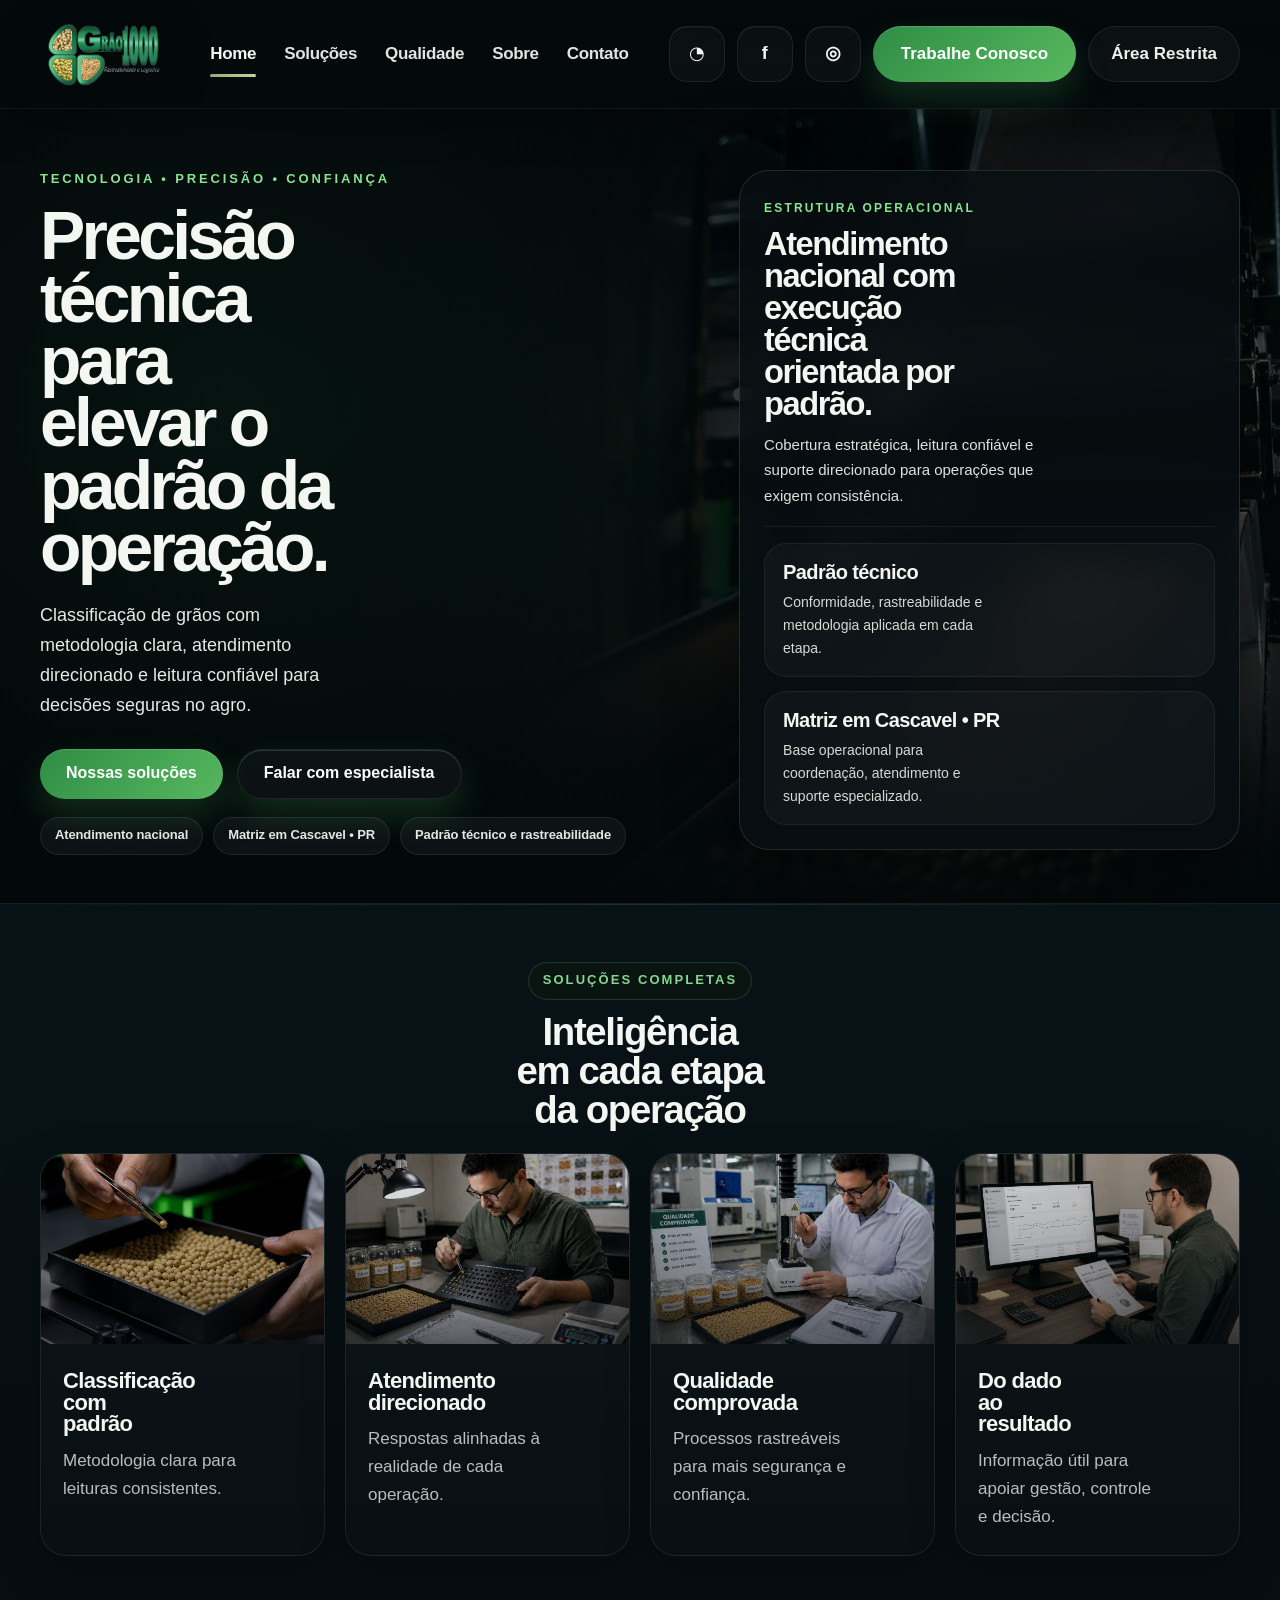
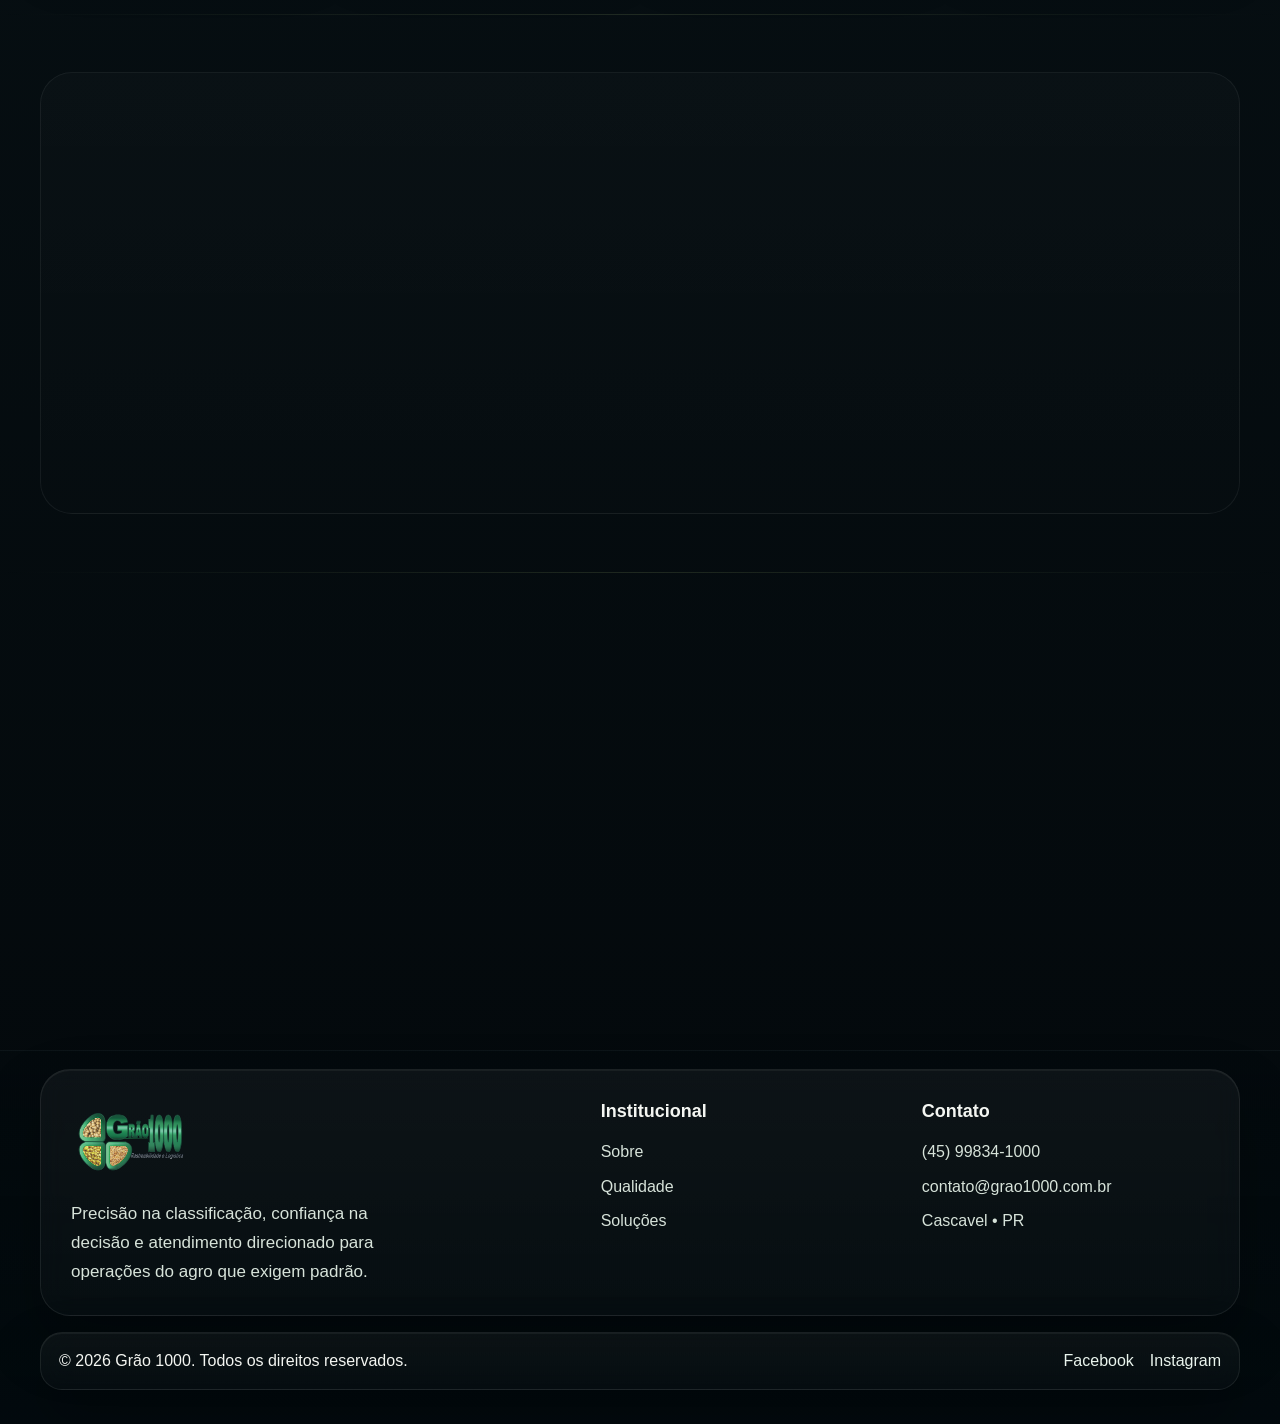
==== commit a7e982dc: "Add files via upload" ====
--- a/index.html
+++ b/index.html
@@ -54,24 +54,36 @@
     <div class="container heroRefined__inner">
       <div class="heroRefined__copy" data-anim>
         <span class="heroRefined__eyebrow">Tecnologia • precisão • confiança</span>
-        <h1>Precisão que transforma qualidade em resultado.</h1>
-        <p>Classificação de grãos com padrão técnico, atendimento direcionado e presença operacional para decisões seguras no agro.</p>
+        <h1>Precisão técnica para elevar o padrão da operação.</h1>
+        <p>Classificação de grãos com metodologia clara, atendimento direcionado e leitura confiável para decisões seguras no agro.</p>
         <div class="heroRefined__actions">
           <a class="btn btn--primary" href="solucoes.html">Nossas soluções</a>
           <a class="btn btn--ghost" href="contato.html" id="wppCta">Falar com especialista</a>
         </div>
+        <div class="heroRefined__proofs" aria-label="Diferenciais principais">
+          <span>Atendimento nacional</span>
+          <span>Matriz em Cascavel • PR</span>
+          <span>Padrão técnico e rastreabilidade</span>
+        </div>
       </div>
       <div class="heroRefined__side" data-anim>
-        <div class="heroStatCard">
-          <div class="heroStatCard__item">
-            <strong>Atendimento nacional</strong>
-            <span>Cobertura estratégica para operações em diferentes regiões do Brasil.</span>
-          </div>
-          <div class="heroStatCard__item">
-            <strong>Padrão técnico</strong>
-            <span>Conformidade, rastreabilidade e atendimento direcionado.</span>
-          </div>
-        </div>
+        <aside class="heroCommandPanel" aria-label="Destaques da operação">
+          <div class="heroCommandPanel__head">
+            <span class="heroCommandPanel__kicker">Estrutura operacional</span>
+            <h2>Atendimento nacional com execução técnica orientada por padrão.</h2>
+            <p>Cobertura estratégica, leitura confiável e suporte direcionado para operações que exigem consistência.</p>
+          </div>
+          <div class="heroCommandPanel__grid">
+            <article class="heroCommandCard">
+              <strong>Padrão técnico</strong>
+              <span>Conformidade, rastreabilidade e metodologia aplicada em cada etapa.</span>
+            </article>
+            <article class="heroCommandCard">
+              <strong>Matriz em Cascavel • PR</strong>
+              <span>Base operacional para coordenação, atendimento e suporte especializado.</span>
+            </article>
+          </div>
+        </aside>
       </div>
     </div>
   </section>
--- a/assets/css/style.css
+++ b/assets/css/style.css
@@ -2798,3 +2798,76 @@
   .refinedCard__media{height:210px!important;}
   .refinedMapLegend{left:16px!important;right:16px!important;max-width:none!important;}
 }
+
+
+/* ===== Hero premium absurd final ===== */
+.heroRefined{min-height:min(76vh,760px)!important;}
+.heroRefined__bg{
+  background:
+    radial-gradient(62% 90% at 18% 38%, rgba(19,68,41,.18) 0%, rgba(19,68,41,0) 62%),
+    linear-gradient(90deg, rgba(3,8,10,.96) 0%, rgba(3,8,10,.82) 30%, rgba(3,8,10,.48) 58%, rgba(3,8,10,.18) 100%),
+    linear-gradient(180deg, rgba(6,12,15,.18), rgba(6,12,15,.62)),
+    url('../img/g1000-hero.jpg') center right/cover no-repeat !important;
+}
+.heroRefined__inner{
+  grid-template-columns:minmax(0,1.02fr) minmax(420px,.78fr)!important;
+  min-height:min(76vh,760px)!important;
+  align-items:center!important;
+  gap:44px!important;
+  padding:58px 0 48px!important;
+}
+.heroRefined__copy{max-width:680px!important;}
+.heroRefined__eyebrow{margin-bottom:16px!important;font-size:13px!important;letter-spacing:.22em!important;color:#88e490!important;}
+.heroRefined__copy h1{
+  font-size:clamp(48px,5.3vw,88px)!important;
+  line-height:.92!important;
+  letter-spacing:-.055em!important;
+  max-width:8.6ch!important;
+}
+.heroRefined__copy p{
+  margin-top:20px!important;
+  font-size:clamp(18px,1.18vw,21px)!important;
+  line-height:1.68!important;
+  color:#e4ece6!important;
+  max-width:31ch!important;
+}
+.heroRefined__actions{margin-top:28px!important;}
+.heroRefined__proofs{display:flex;gap:10px;flex-wrap:wrap;margin-top:18px;}
+.heroRefined__proofs span{
+  display:inline-flex;align-items:center;min-height:38px;padding:0 14px;border-radius:999px;
+  border:1px solid rgba(255,255,255,.08);background:rgba(255,255,255,.045);
+  color:#dfe9e2;font-size:13px;font-weight:700;letter-spacing:-.01em;
+}
+.heroRefined__side{justify-content:flex-end!important;align-items:center!important;}
+.heroCommandPanel{
+  width:min(100%,540px);padding:24px;border-radius:30px;
+  background:linear-gradient(180deg, rgba(8,14,18,.70), rgba(8,14,18,.92));
+  border:1px solid rgba(151,212,155,.16);backdrop-filter:blur(16px);
+  box-shadow:0 30px 70px rgba(0,0,0,.34);
+}
+.heroCommandPanel__head{padding-bottom:18px;border-bottom:1px solid rgba(255,255,255,.07);}
+.heroCommandPanel__kicker{display:inline-block;color:#88e490;font-size:12px;font-weight:800;letter-spacing:.18em;text-transform:uppercase;margin-bottom:10px;}
+.heroCommandPanel__head h2{font-size:clamp(30px,2.55vw,42px);line-height:.98;letter-spacing:-.045em;max-width:12ch;}
+.heroCommandPanel__head p{margin-top:12px;color:#dbe5de;font-size:15px;line-height:1.7;max-width:34ch;}
+.heroCommandPanel__grid{display:grid;grid-template-columns:1fr;gap:14px;margin-top:16px;}
+.heroCommandCard{padding:18px 18px 16px;border-radius:22px;background:rgba(255,255,255,.03);border:1px solid rgba(255,255,255,.06);}
+.heroCommandCard strong{display:block;font-size:20px;line-height:1.04;letter-spacing:-.03em;}
+.heroCommandCard span{display:block;margin-top:8px;color:#d3ddd6;font-size:14px;line-height:1.65;max-width:28ch;}
+@media (max-width:1180px){
+  .heroRefined__inner{grid-template-columns:1fr!important;}
+  .heroRefined__copy{max-width:720px!important;}
+  .heroRefined__copy h1{max-width:9.4ch!important;}
+  .heroRefined__side{justify-content:flex-start!important;}
+  .heroCommandPanel{width:min(100%,700px);}
+}
+@media (max-width:760px){
+  .heroRefined{min-height:auto!important;}
+  .heroRefined__inner{padding:42px 0 36px!important;gap:24px!important;min-height:auto!important;}
+  .heroRefined__copy h1{font-size:clamp(38px,13vw,58px)!important;max-width:8.5ch!important;}
+  .heroRefined__copy p{max-width:none!important;font-size:17px!important;}
+  .heroRefined__proofs span{font-size:12px;padding:0 12px;min-height:36px;}
+  .heroCommandPanel{padding:18px;border-radius:24px;}
+  .heroCommandPanel__head h2{font-size:clamp(24px,8vw,34px);max-width:none;}
+  .heroCommandPanel__head p{font-size:14px;max-width:none;}
+  .heroCommandCard strong{font-size:18px;}
+}
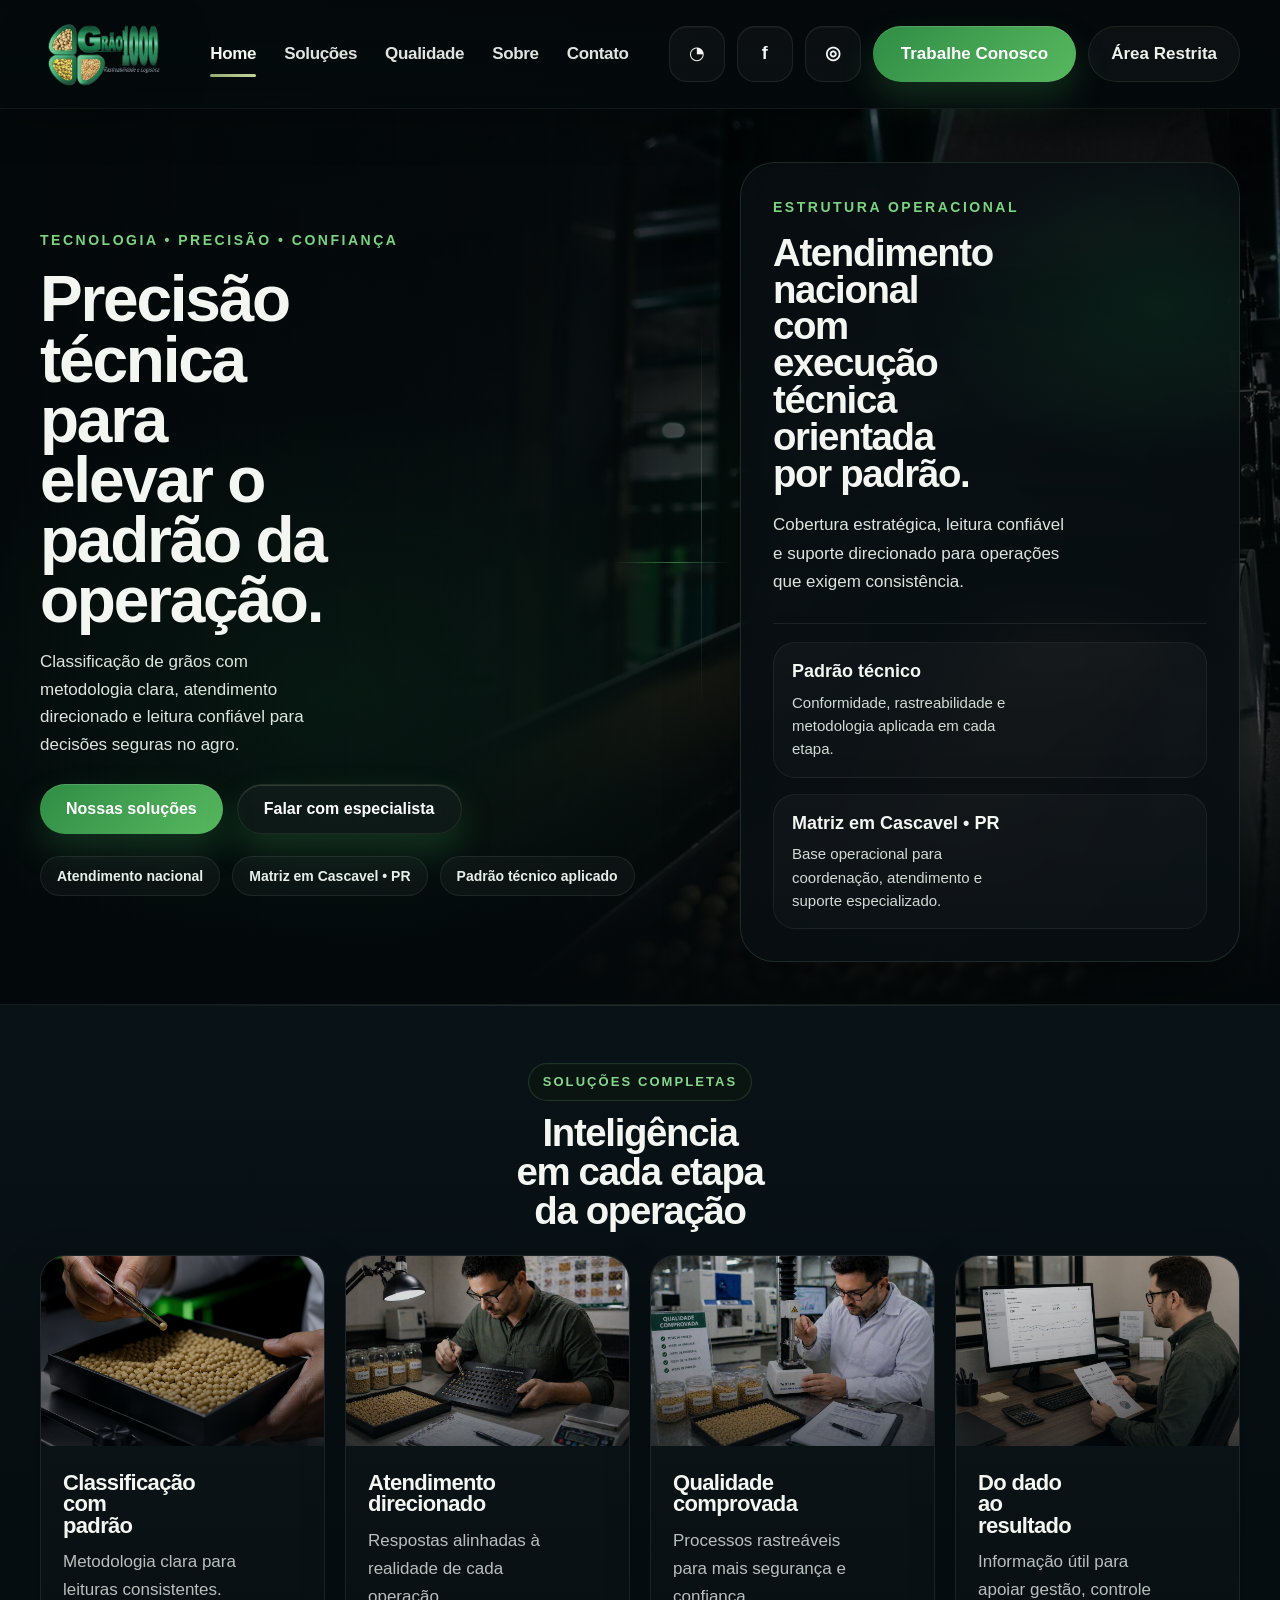
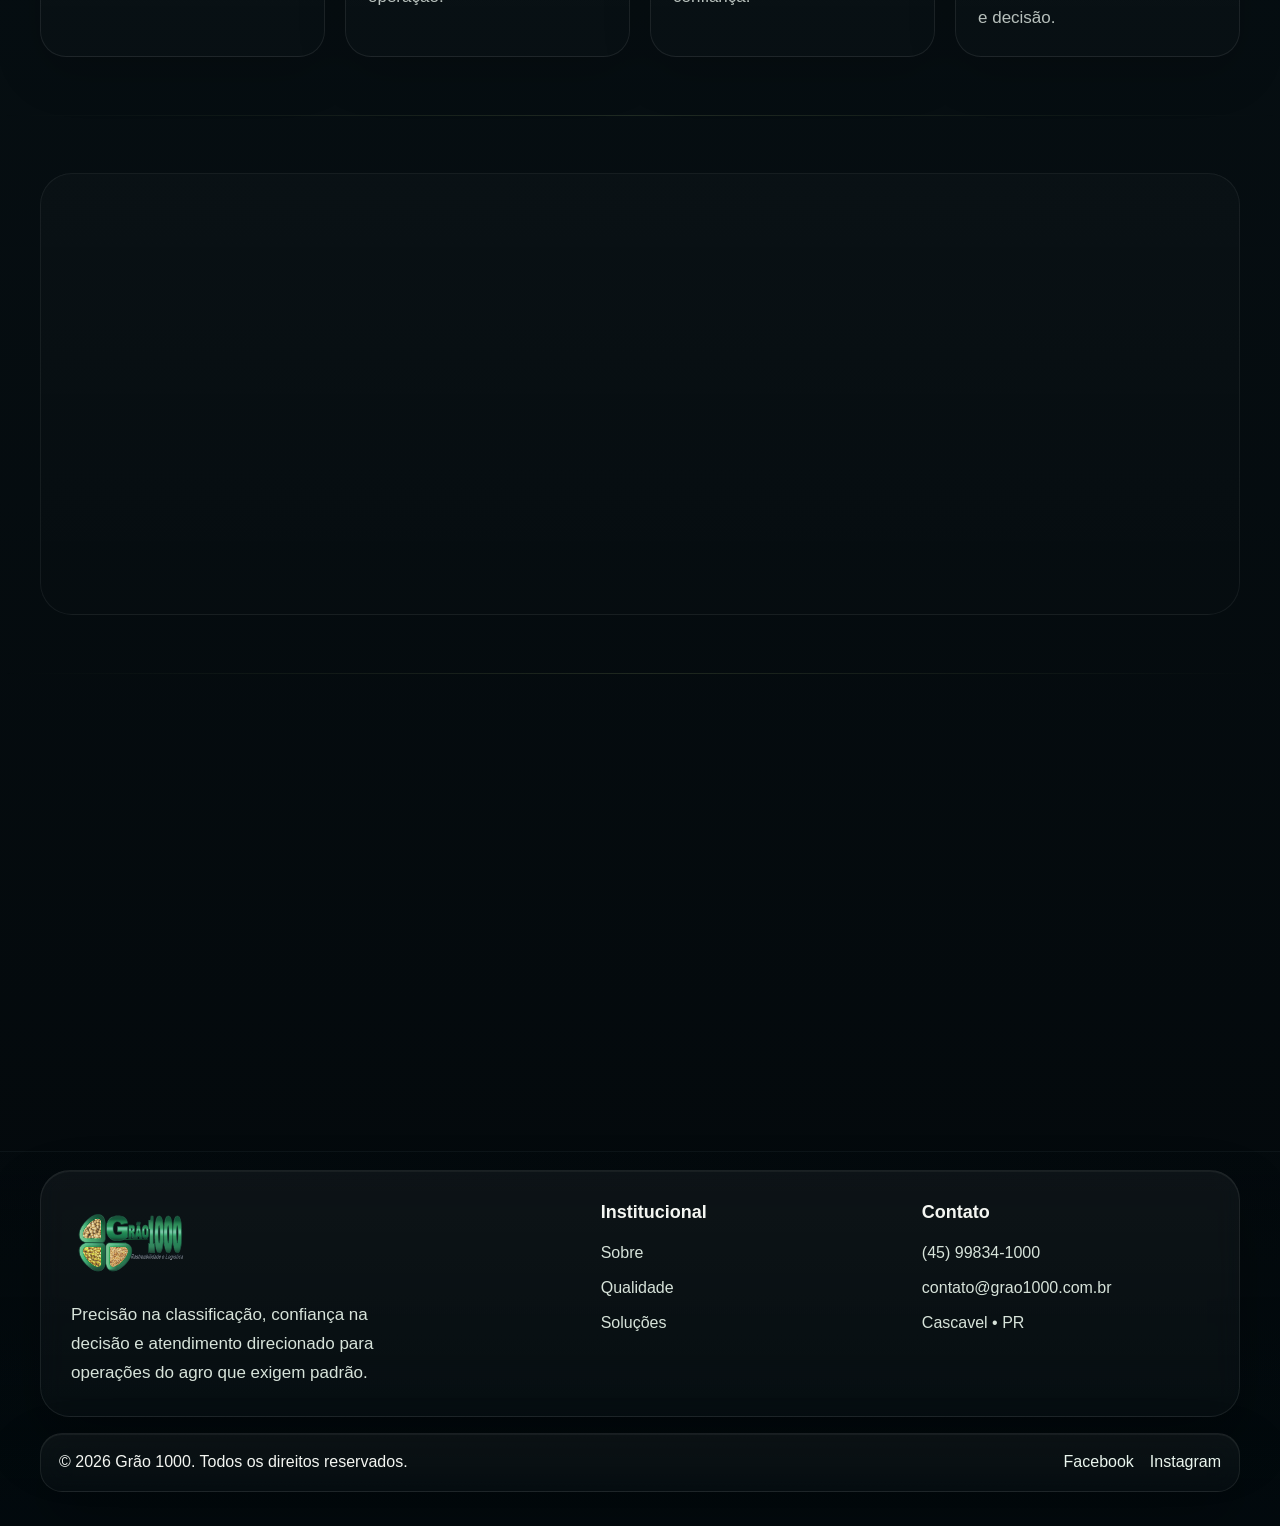
==== commit cdafaf80: "Add files via upload" ====
--- a/index.html
+++ b/index.html
@@ -51,6 +51,7 @@
 <main>
   <section class="heroRefined">
     <div class="heroRefined__bg" aria-hidden="true"></div>
+    <div class="heroRefined__ambient" aria-hidden="true"></div>
     <div class="container heroRefined__inner">
       <div class="heroRefined__copy" data-anim>
         <span class="heroRefined__eyebrow">Tecnologia • precisão • confiança</span>
@@ -60,30 +61,28 @@
           <a class="btn btn--primary" href="solucoes.html">Nossas soluções</a>
           <a class="btn btn--ghost" href="contato.html" id="wppCta">Falar com especialista</a>
         </div>
-        <div class="heroRefined__proofs" aria-label="Diferenciais principais">
+        <div class="heroRefined__proofs">
           <span>Atendimento nacional</span>
           <span>Matriz em Cascavel • PR</span>
-          <span>Padrão técnico e rastreabilidade</span>
+          <span>Padrão técnico aplicado</span>
         </div>
       </div>
       <div class="heroRefined__side" data-anim>
-        <aside class="heroCommandPanel" aria-label="Destaques da operação">
-          <div class="heroCommandPanel__head">
-            <span class="heroCommandPanel__kicker">Estrutura operacional</span>
-            <h2>Atendimento nacional com execução técnica orientada por padrão.</h2>
-            <p>Cobertura estratégica, leitura confiável e suporte direcionado para operações que exigem consistência.</p>
-          </div>
-          <div class="heroCommandPanel__grid">
-            <article class="heroCommandCard">
+        <div class="heroBridgeCard">
+          <span class="heroBridgeCard__eyebrow">Estrutura operacional</span>
+          <h2>Atendimento nacional com execução técnica orientada por padrão.</h2>
+          <p>Cobertura estratégica, leitura confiável e suporte direcionado para operações que exigem consistência.</p>
+          <div class="heroBridgeCard__grid">
+            <div class="heroBridgeMini">
               <strong>Padrão técnico</strong>
               <span>Conformidade, rastreabilidade e metodologia aplicada em cada etapa.</span>
-            </article>
-            <article class="heroCommandCard">
+            </div>
+            <div class="heroBridgeMini">
               <strong>Matriz em Cascavel • PR</strong>
               <span>Base operacional para coordenação, atendimento e suporte especializado.</span>
-            </article>
-          </div>
-        </aside>
+            </div>
+          </div>
+        </div>
       </div>
     </div>
   </section>
--- a/assets/css/style.css
+++ b/assets/css/style.css
@@ -2335,41 +2335,96 @@
 .refinedHeading{max-width:760px;margin:0 auto 28px}
 .refinedHeading h2{margin-top:12px;font-size:clamp(30px,3.5vw,54px);max-width:14ch;margin-inline:auto}
 
+
 .heroRefined{
-  position:relative;overflow:hidden;min-height:min(78vh,760px);
+  position:relative;overflow:hidden;min-height:min(82vh,820px);
   border-bottom:1px solid rgba(255,255,255,.06);
 }
 .heroRefined__bg{
   position:absolute;inset:0;
   background:
-    linear-gradient(90deg, rgba(3,8,10,.92) 0%, rgba(3,8,10,.72) 37%, rgba(3,8,10,.38) 64%, rgba(3,8,10,.2) 100%),
-    linear-gradient(180deg, rgba(6,12,15,.22), rgba(6,12,15,.5)),
+    linear-gradient(90deg, rgba(3,8,10,.94) 0%, rgba(3,8,10,.78) 34%, rgba(3,8,10,.48) 60%, rgba(3,8,10,.24) 100%),
+    linear-gradient(180deg, rgba(6,12,15,.22), rgba(6,12,15,.56)),
     url('../img/g1000-hero.jpg') center/cover no-repeat;
-  transform:scale(1.02);
+  transform:scale(1.025);
+}
+.heroRefined__ambient{
+  position:absolute;inset:0;pointer-events:none;
+  background:
+    radial-gradient(640px 420px at 26% 66%, rgba(25,150,72,.10), transparent 70%),
+    radial-gradient(460px 320px at 74% 44%, rgba(36,181,88,.12), transparent 72%);
 }
 .heroRefined::after{
-  content:"";position:absolute;inset:auto 0 0 0;height:160px;
-  background:linear-gradient(180deg, rgba(3,8,10,0), rgba(3,8,10,.9));pointer-events:none;
+  content:"";position:absolute;inset:auto 0 0 0;height:170px;
+  background:linear-gradient(180deg, rgba(3,8,10,0), rgba(3,8,10,.92));pointer-events:none;
 }
 .heroRefined__inner{
-  position:relative;z-index:1;display:grid;grid-template-columns:minmax(0,1.1fr) minmax(300px,.56fr);
-  align-items:end;gap:44px;min-height:min(78vh,760px);padding:70px 0 60px;
-}
-.heroRefined__copy{max-width:650px}
+  position:relative;z-index:1;display:grid;grid-template-columns:minmax(0,1.02fr) minmax(420px,.88fr);
+  align-items:center;gap:64px;min-height:min(82vh,820px);padding:78px 0 64px;
+}
+.heroRefined__copy{max-width:620px;position:relative}
+.heroRefined__copy::after{
+  content:"";position:absolute;right:-42px;top:14%;width:1px;height:58%;
+  background:linear-gradient(180deg, rgba(121,212,128,0), rgba(121,212,128,.4), rgba(121,212,128,0));
+  opacity:.75;
+}
 .heroRefined__eyebrow{display:inline-block;margin-bottom:18px;color:#79d480;font-size:14px;font-weight:800;letter-spacing:.18em;text-transform:uppercase}
-.heroRefined__copy h1{font-size:clamp(48px,5.8vw,92px);max-width:8.8ch;text-wrap:balance}
-.heroRefined__copy p{margin-top:22px;font-size:clamp(18px,1.55vw,24px);line-height:1.62;color:#dde5df;max-width:31ch}
-.heroRefined__actions{display:flex;gap:14px;flex-wrap:wrap;margin-top:30px}
-.heroRefined__side{display:flex;align-items:flex-end;justify-content:flex-end}
-.heroStatCard{
-  width:min(100%,420px);display:grid;grid-template-columns:1fr 1fr;gap:0;
-  border-radius:30px;overflow:hidden;background:linear-gradient(180deg, rgba(8,14,18,.76), rgba(8,14,18,.92));
-  border:1px solid rgba(151,212,155,.14);backdrop-filter:blur(14px);box-shadow:0 22px 60px rgba(0,0,0,.28);
-}
-.heroStatCard__item{padding:28px 24px;min-height:160px;display:flex;flex-direction:column;justify-content:flex-end}
-.heroStatCard__item + .heroStatCard__item{border-left:1px solid rgba(255,255,255,.08)}
-.heroStatCard__item strong{font-size:clamp(28px,2.5vw,44px);line-height:.95}
-.heroStatCard__item span{margin-top:10px;color:#dce4dd;font-size:15px;max-width:15ch}
+.heroRefined__copy h1{font-size:clamp(56px,6.2vw,102px);line-height:.93;max-width:7.4ch;text-wrap:balance}
+.heroRefined__copy p{margin-top:24px;font-size:clamp(19px,1.62vw,25px);line-height:1.62;color:#dde5df;max-width:25ch}
+.heroRefined__actions{display:flex;gap:14px;flex-wrap:wrap;margin-top:32px}
+.heroRefined__proofs{display:flex;gap:12px;flex-wrap:wrap;margin-top:22px}
+.heroRefined__proofs span{
+  display:inline-flex;align-items:center;min-height:40px;padding:0 16px;border-radius:999px;
+  border:1px solid rgba(255,255,255,.08);background:rgba(255,255,255,.035);
+  color:#e7efea;font-size:14px;font-weight:700;backdrop-filter:blur(10px)
+}
+.heroRefined__side{display:flex;align-items:center;justify-content:flex-end;position:relative}
+.heroRefined__side::before{
+  content:"";position:absolute;left:-86px;top:50%;width:118px;height:1px;
+  background:linear-gradient(90deg, rgba(121,212,128,0), rgba(121,212,128,.58), rgba(121,212,128,0));
+  opacity:.8;
+}
+.heroBridgeCard{
+  width:min(100%,500px);padding:32px;border-radius:34px;position:relative;overflow:hidden;
+  background:linear-gradient(180deg, rgba(8,14,18,.84), rgba(8,14,18,.94));
+  border:1px solid rgba(151,212,155,.15);backdrop-filter:blur(16px);box-shadow:0 24px 70px rgba(0,0,0,.34);
+}
+.heroBridgeCard::before{
+  content:"";position:absolute;inset:0;
+  background:radial-gradient(320px 220px at 84% 18%, rgba(33,181,86,.11), transparent 72%);
+  pointer-events:none;
+}
+.heroBridgeCard__eyebrow{display:inline-block;margin-bottom:16px;color:#79d480;font-size:14px;font-weight:800;letter-spacing:.18em;text-transform:uppercase}
+.heroBridgeCard h2{font-size:clamp(34px,3vw,54px);line-height:.96;max-width:10ch}
+.heroBridgeCard p{margin-top:18px;color:#dce4dd;font-size:17px;line-height:1.7;max-width:31ch}
+.heroBridgeCard__grid{display:grid;grid-template-columns:1fr;gap:16px;margin-top:26px;padding-top:18px;border-top:1px solid rgba(255,255,255,.08)}
+.heroBridgeMini{
+  border-radius:22px;padding:18px 18px 16px;background:linear-gradient(180deg, rgba(255,255,255,.03), rgba(255,255,255,.02));
+  border:1px solid rgba(255,255,255,.06)
+}
+.heroBridgeMini strong{display:block;font-size:18px;line-height:1.2}
+.heroBridgeMini span{display:block;margin-top:8px;color:#d2dbd5;font-size:15px;line-height:1.55;max-width:28ch}
+@media (max-width: 1180px){
+  .heroRefined__inner{grid-template-columns:minmax(0,1fr);gap:28px;align-items:end;padding:64px 0 56px}
+  .heroRefined__copy{max-width:760px}
+  .heroRefined__copy::after,.heroRefined__side::before{display:none}
+  .heroRefined__copy h1{max-width:9ch}
+  .heroRefined__copy p{max-width:36ch}
+  .heroRefined__side{justify-content:flex-start}
+  .heroBridgeCard{width:min(100%,760px)}
+  .heroBridgeCard h2{max-width:14ch}
+}
+@media (max-width: 720px){
+  .heroRefined{min-height:auto}
+  .heroRefined__inner{padding:54px 0 42px;gap:22px;min-height:auto}
+  .heroRefined__copy h1{font-size:clamp(42px,15vw,72px);max-width:8.6ch}
+  .heroRefined__copy p{font-size:17px;max-width:100%}
+  .heroRefined__proofs{gap:10px}
+  .heroRefined__proofs span{font-size:13px;padding:0 14px;min-height:38px}
+  .heroBridgeCard{padding:24px;border-radius:28px}
+  .heroBridgeCard h2{font-size:clamp(30px,9vw,46px);max-width:100%}
+  .heroBridgeCard p{font-size:16px;max-width:100%}
+}
 
 .refinedSolutions{background:linear-gradient(180deg, rgba(255,255,255,.01), rgba(255,255,255,0))}
 .refinedCards{display:grid;grid-template-columns:repeat(4,minmax(0,1fr));gap:18px}
@@ -2798,76 +2853,3 @@
   .refinedCard__media{height:210px!important;}
   .refinedMapLegend{left:16px!important;right:16px!important;max-width:none!important;}
 }
-
-
-/* ===== Hero premium absurd final ===== */
-.heroRefined{min-height:min(76vh,760px)!important;}
-.heroRefined__bg{
-  background:
-    radial-gradient(62% 90% at 18% 38%, rgba(19,68,41,.18) 0%, rgba(19,68,41,0) 62%),
-    linear-gradient(90deg, rgba(3,8,10,.96) 0%, rgba(3,8,10,.82) 30%, rgba(3,8,10,.48) 58%, rgba(3,8,10,.18) 100%),
-    linear-gradient(180deg, rgba(6,12,15,.18), rgba(6,12,15,.62)),
-    url('../img/g1000-hero.jpg') center right/cover no-repeat !important;
-}
-.heroRefined__inner{
-  grid-template-columns:minmax(0,1.02fr) minmax(420px,.78fr)!important;
-  min-height:min(76vh,760px)!important;
-  align-items:center!important;
-  gap:44px!important;
-  padding:58px 0 48px!important;
-}
-.heroRefined__copy{max-width:680px!important;}
-.heroRefined__eyebrow{margin-bottom:16px!important;font-size:13px!important;letter-spacing:.22em!important;color:#88e490!important;}
-.heroRefined__copy h1{
-  font-size:clamp(48px,5.3vw,88px)!important;
-  line-height:.92!important;
-  letter-spacing:-.055em!important;
-  max-width:8.6ch!important;
-}
-.heroRefined__copy p{
-  margin-top:20px!important;
-  font-size:clamp(18px,1.18vw,21px)!important;
-  line-height:1.68!important;
-  color:#e4ece6!important;
-  max-width:31ch!important;
-}
-.heroRefined__actions{margin-top:28px!important;}
-.heroRefined__proofs{display:flex;gap:10px;flex-wrap:wrap;margin-top:18px;}
-.heroRefined__proofs span{
-  display:inline-flex;align-items:center;min-height:38px;padding:0 14px;border-radius:999px;
-  border:1px solid rgba(255,255,255,.08);background:rgba(255,255,255,.045);
-  color:#dfe9e2;font-size:13px;font-weight:700;letter-spacing:-.01em;
-}
-.heroRefined__side{justify-content:flex-end!important;align-items:center!important;}
-.heroCommandPanel{
-  width:min(100%,540px);padding:24px;border-radius:30px;
-  background:linear-gradient(180deg, rgba(8,14,18,.70), rgba(8,14,18,.92));
-  border:1px solid rgba(151,212,155,.16);backdrop-filter:blur(16px);
-  box-shadow:0 30px 70px rgba(0,0,0,.34);
-}
-.heroCommandPanel__head{padding-bottom:18px;border-bottom:1px solid rgba(255,255,255,.07);}
-.heroCommandPanel__kicker{display:inline-block;color:#88e490;font-size:12px;font-weight:800;letter-spacing:.18em;text-transform:uppercase;margin-bottom:10px;}
-.heroCommandPanel__head h2{font-size:clamp(30px,2.55vw,42px);line-height:.98;letter-spacing:-.045em;max-width:12ch;}
-.heroCommandPanel__head p{margin-top:12px;color:#dbe5de;font-size:15px;line-height:1.7;max-width:34ch;}
-.heroCommandPanel__grid{display:grid;grid-template-columns:1fr;gap:14px;margin-top:16px;}
-.heroCommandCard{padding:18px 18px 16px;border-radius:22px;background:rgba(255,255,255,.03);border:1px solid rgba(255,255,255,.06);}
-.heroCommandCard strong{display:block;font-size:20px;line-height:1.04;letter-spacing:-.03em;}
-.heroCommandCard span{display:block;margin-top:8px;color:#d3ddd6;font-size:14px;line-height:1.65;max-width:28ch;}
-@media (max-width:1180px){
-  .heroRefined__inner{grid-template-columns:1fr!important;}
-  .heroRefined__copy{max-width:720px!important;}
-  .heroRefined__copy h1{max-width:9.4ch!important;}
-  .heroRefined__side{justify-content:flex-start!important;}
-  .heroCommandPanel{width:min(100%,700px);}
-}
-@media (max-width:760px){
-  .heroRefined{min-height:auto!important;}
-  .heroRefined__inner{padding:42px 0 36px!important;gap:24px!important;min-height:auto!important;}
-  .heroRefined__copy h1{font-size:clamp(38px,13vw,58px)!important;max-width:8.5ch!important;}
-  .heroRefined__copy p{max-width:none!important;font-size:17px!important;}
-  .heroRefined__proofs span{font-size:12px;padding:0 12px;min-height:36px;}
-  .heroCommandPanel{padding:18px;border-radius:24px;}
-  .heroCommandPanel__head h2{font-size:clamp(24px,8vw,34px);max-width:none;}
-  .heroCommandPanel__head p{font-size:14px;max-width:none;}
-  .heroCommandCard strong{font-size:18px;}
-}
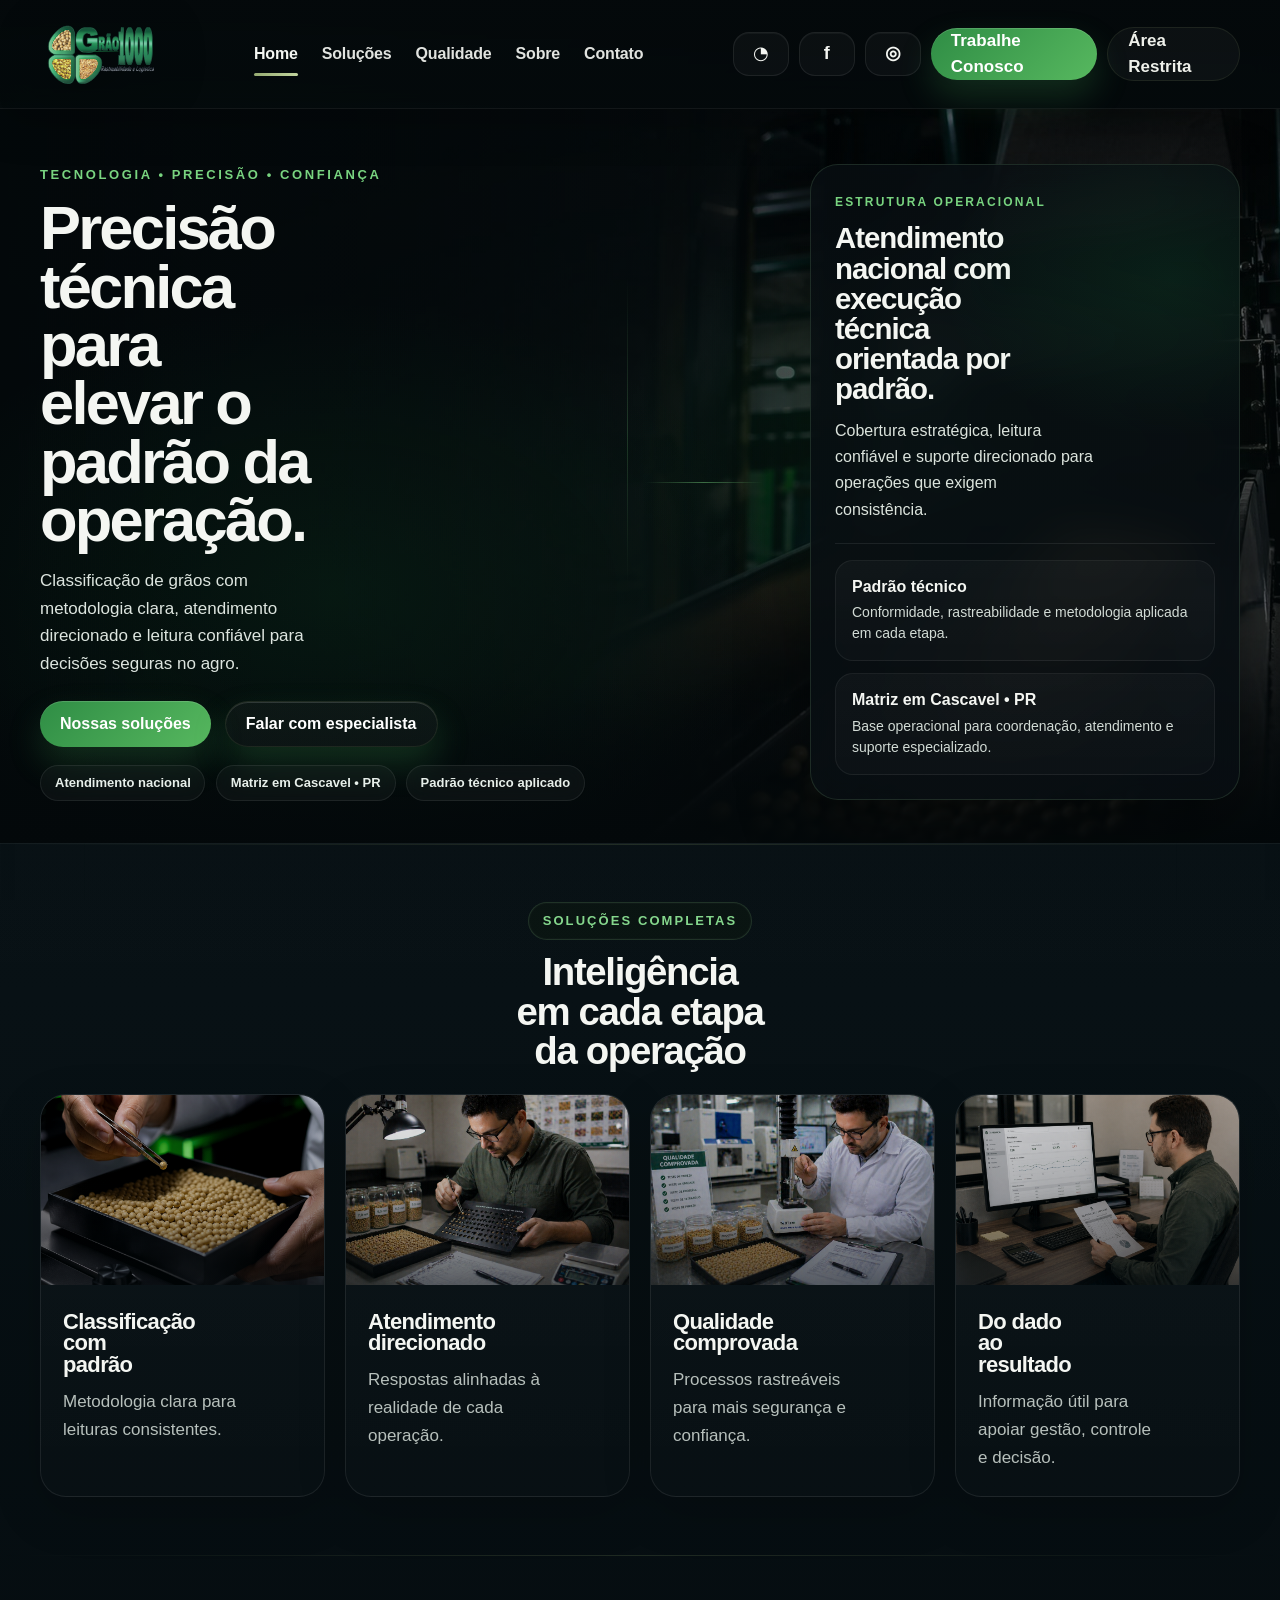
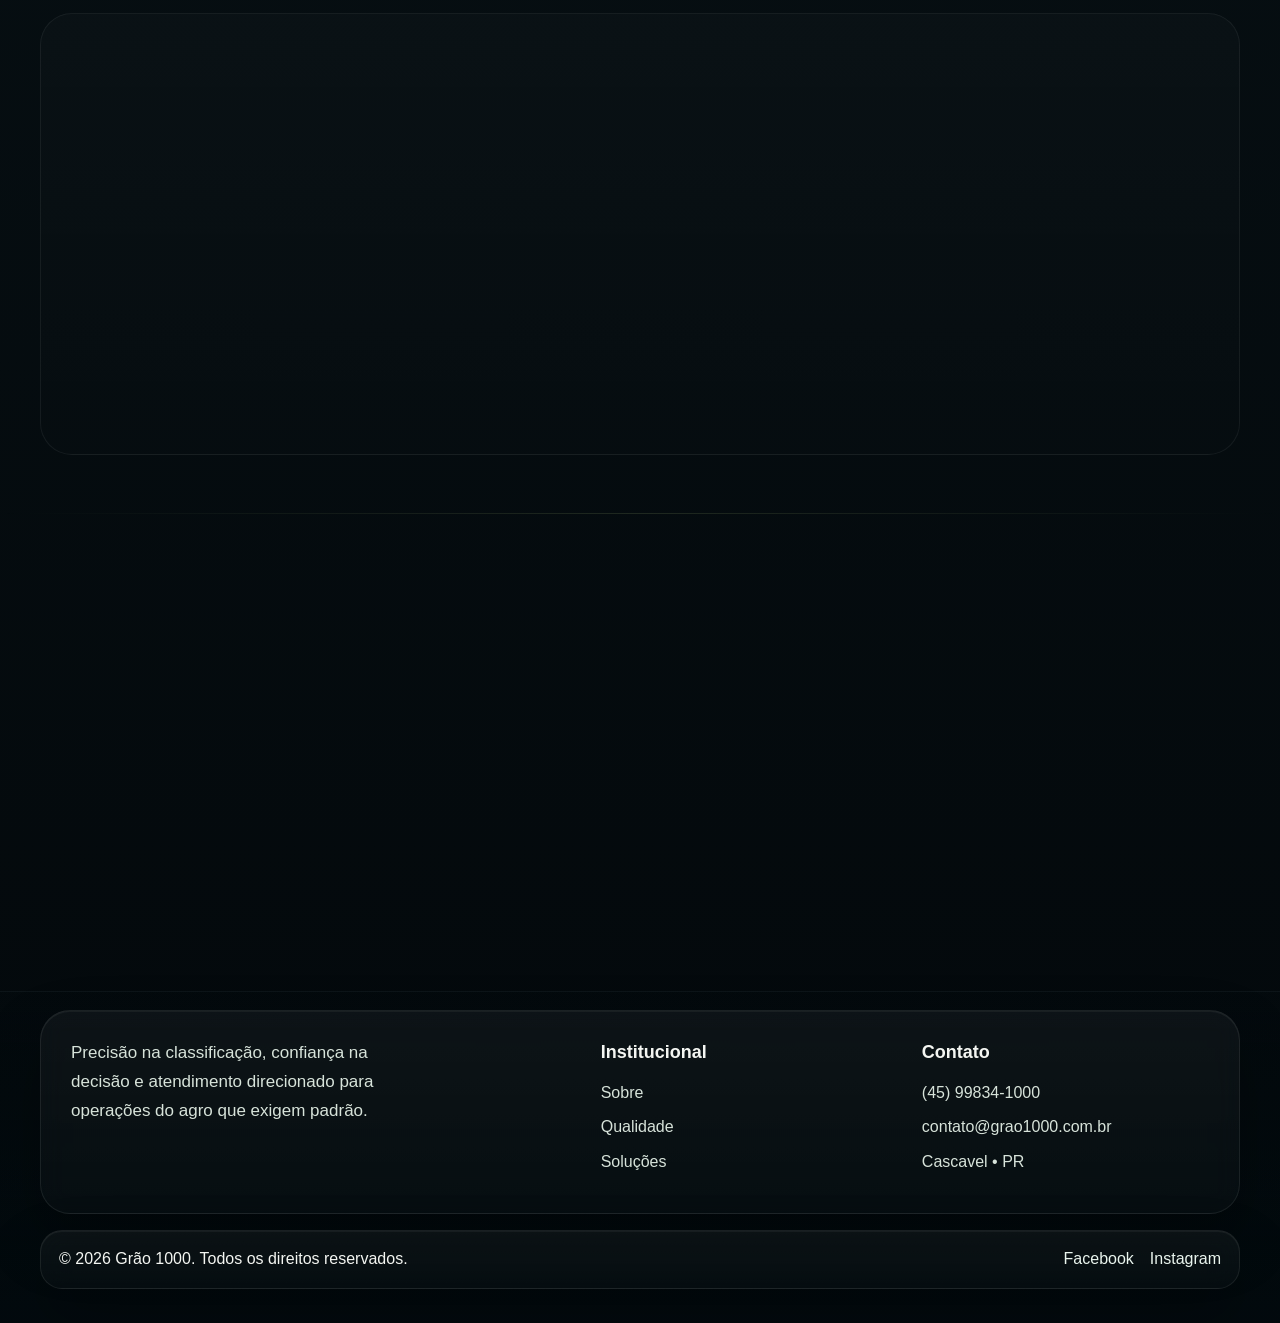
==== commit b2b02160: "Add files via upload" ====
--- a/index.html
+++ b/index.html
@@ -188,7 +188,6 @@
 <footer class="footer footer--brutal">
   <div class="container footer__inner footer__inner--brutal">
     <div class="footerBrand">
-      <img src="assets/img/logo-grao1000.svg" alt="Grão 1000" class="footerBrand__logo"/>
       <p>Precisão na classificação, confiança na decisão e atendimento direcionado para operações do agro que exigem padrão.</p>
     </div>
     <div class="footerCols">
--- a/assets/css/style.css
+++ b/assets/css/style.css
@@ -2853,3 +2853,220 @@
   .refinedCard__media{height:210px!important;}
   .refinedMapLegend{left:16px!important;right:16px!important;max-width:none!important;}
 }
+
+
+
+/* ===== 2026-04 header/home polish ===== */
+.topbar{
+  background:linear-gradient(180deg, rgba(4,9,11,.98), rgba(4,9,11,.88));
+}
+.topbar__inner{
+  min-height:100px;
+  gap:24px;
+}
+.brand__logo{
+  height:88px !important;
+  width:auto;
+}
+.nav{
+  gap:24px;
+}
+.nav__link{
+  font-size:16px !important;
+  font-weight:700;
+  letter-spacing:-.01em;
+}
+.topbar__actions{
+  gap:10px;
+}
+.iconbtn{
+  width:44px;
+  height:44px;
+  border-radius:16px;
+}
+.pillbtn,.btn,.pill,.chip{
+  min-height:46px;
+  padding:0 20px;
+}
+
+.heroRefined{
+  min-height:min(76vh,760px);
+}
+.heroRefined__bg{
+  background:
+    linear-gradient(90deg, rgba(3,8,10,.95) 0%, rgba(3,8,10,.82) 31%, rgba(3,8,10,.56) 58%, rgba(3,8,10,.28) 100%),
+    linear-gradient(180deg, rgba(6,12,15,.18), rgba(6,12,15,.52)),
+    url('../img/g1000-hero.jpg') center/cover no-repeat;
+}
+.heroRefined__inner{
+  grid-template-columns:minmax(0,1.12fr) minmax(360px,.88fr);
+  gap:44px;
+  min-height:min(76vh,760px);
+  padding:56px 0 44px;
+}
+.heroRefined__copy{
+  max-width:560px;
+}
+.heroRefined__copy::after{
+  right:-28px;
+  top:18%;
+  height:48%;
+  opacity:.5;
+}
+.heroRefined__eyebrow{
+  margin-bottom:14px;
+  font-size:13px;
+  letter-spacing:.20em;
+}
+.heroRefined__copy h1{
+  font-size:clamp(42px,4.8vw,72px) !important;
+  line-height:.95;
+  letter-spacing:-.045em;
+  max-width:8.2ch;
+}
+.heroRefined__copy p{
+  margin-top:18px;
+  font-size:clamp(17px,1.2vw,21px) !important;
+  line-height:1.62;
+  max-width:28ch;
+}
+.heroRefined__actions{
+  margin-top:24px;
+}
+.heroRefined__proofs{
+  margin-top:18px;
+  gap:10px;
+}
+.heroRefined__proofs span{
+  min-height:36px;
+  padding:0 14px;
+  font-size:13px;
+}
+
+.heroRefined__side{
+  align-self:center;
+}
+.heroBridgeCard{
+  width:min(100%,430px);
+  padding:24px;
+  border-radius:28px;
+  background:linear-gradient(180deg, rgba(8,14,18,.78), rgba(8,14,18,.92));
+}
+.heroBridgeCard__eyebrow{
+  margin-bottom:12px;
+  font-size:12px;
+}
+.heroBridgeCard h2{
+  font-size:clamp(26px,2.3vw,40px) !important;
+  line-height:1.02;
+  max-width:11ch;
+}
+.heroBridgeCard p{
+  margin-top:14px;
+  font-size:16px;
+  line-height:1.65;
+  max-width:29ch;
+}
+.heroBridgeCard__grid{
+  gap:12px;
+  margin-top:20px;
+  padding-top:16px;
+}
+.heroBridgeMini{
+  padding:16px;
+  border-radius:18px;
+}
+.heroBridgeMini strong{
+  font-size:16px;
+}
+.heroBridgeMini span{
+  margin-top:6px;
+  font-size:14px;
+  line-height:1.5;
+  max-width:none;
+}
+
+.footerBrand{
+  display:block;
+}
+.footerBrand__logo{
+  display:none !important;
+}
+.footerBrand p{
+  max-width:38ch;
+  margin:0;
+}
+
+@media (max-width: 1180px){
+  .topbar__inner{
+    min-height:92px;
+  }
+  .brand__logo{
+    height:82px !important;
+  }
+  .heroRefined__inner{
+    grid-template-columns:minmax(0,1fr);
+    gap:24px;
+    padding:52px 0 42px;
+    min-height:auto;
+  }
+  .heroRefined__copy{
+    max-width:700px;
+  }
+  .heroRefined__copy::after,
+  .heroRefined__side::before{
+    display:none;
+  }
+  .heroRefined__copy h1{
+    max-width:10ch;
+  }
+  .heroRefined__copy p{
+    max-width:38ch;
+  }
+  .heroRefined__side{
+    justify-content:flex-start;
+  }
+  .heroBridgeCard{
+    width:min(100%,640px);
+  }
+}
+
+@media (max-width: 760px){
+  .topbar__inner{
+    min-height:84px;
+  }
+  .brand__logo{
+    height:70px !important;
+  }
+  main{
+    padding-top:84px;
+  }
+  .heroRefined__inner{
+    padding:44px 0 34px;
+    gap:18px;
+  }
+  .heroRefined__copy h1{
+    font-size:clamp(36px,13vw,56px) !important;
+    max-width:8.6ch;
+  }
+  .heroRefined__copy p{
+    font-size:16px !important;
+    max-width:100%;
+  }
+  .heroBridgeCard{
+    padding:20px;
+    border-radius:24px;
+  }
+  .heroBridgeCard h2{
+    max-width:100%;
+    font-size:clamp(24px,8vw,34px) !important;
+  }
+  .heroBridgeCard p{
+    font-size:15px;
+    max-width:100%;
+  }
+  .footerBrand p{
+    max-width:100%;
+  }
+}
+
